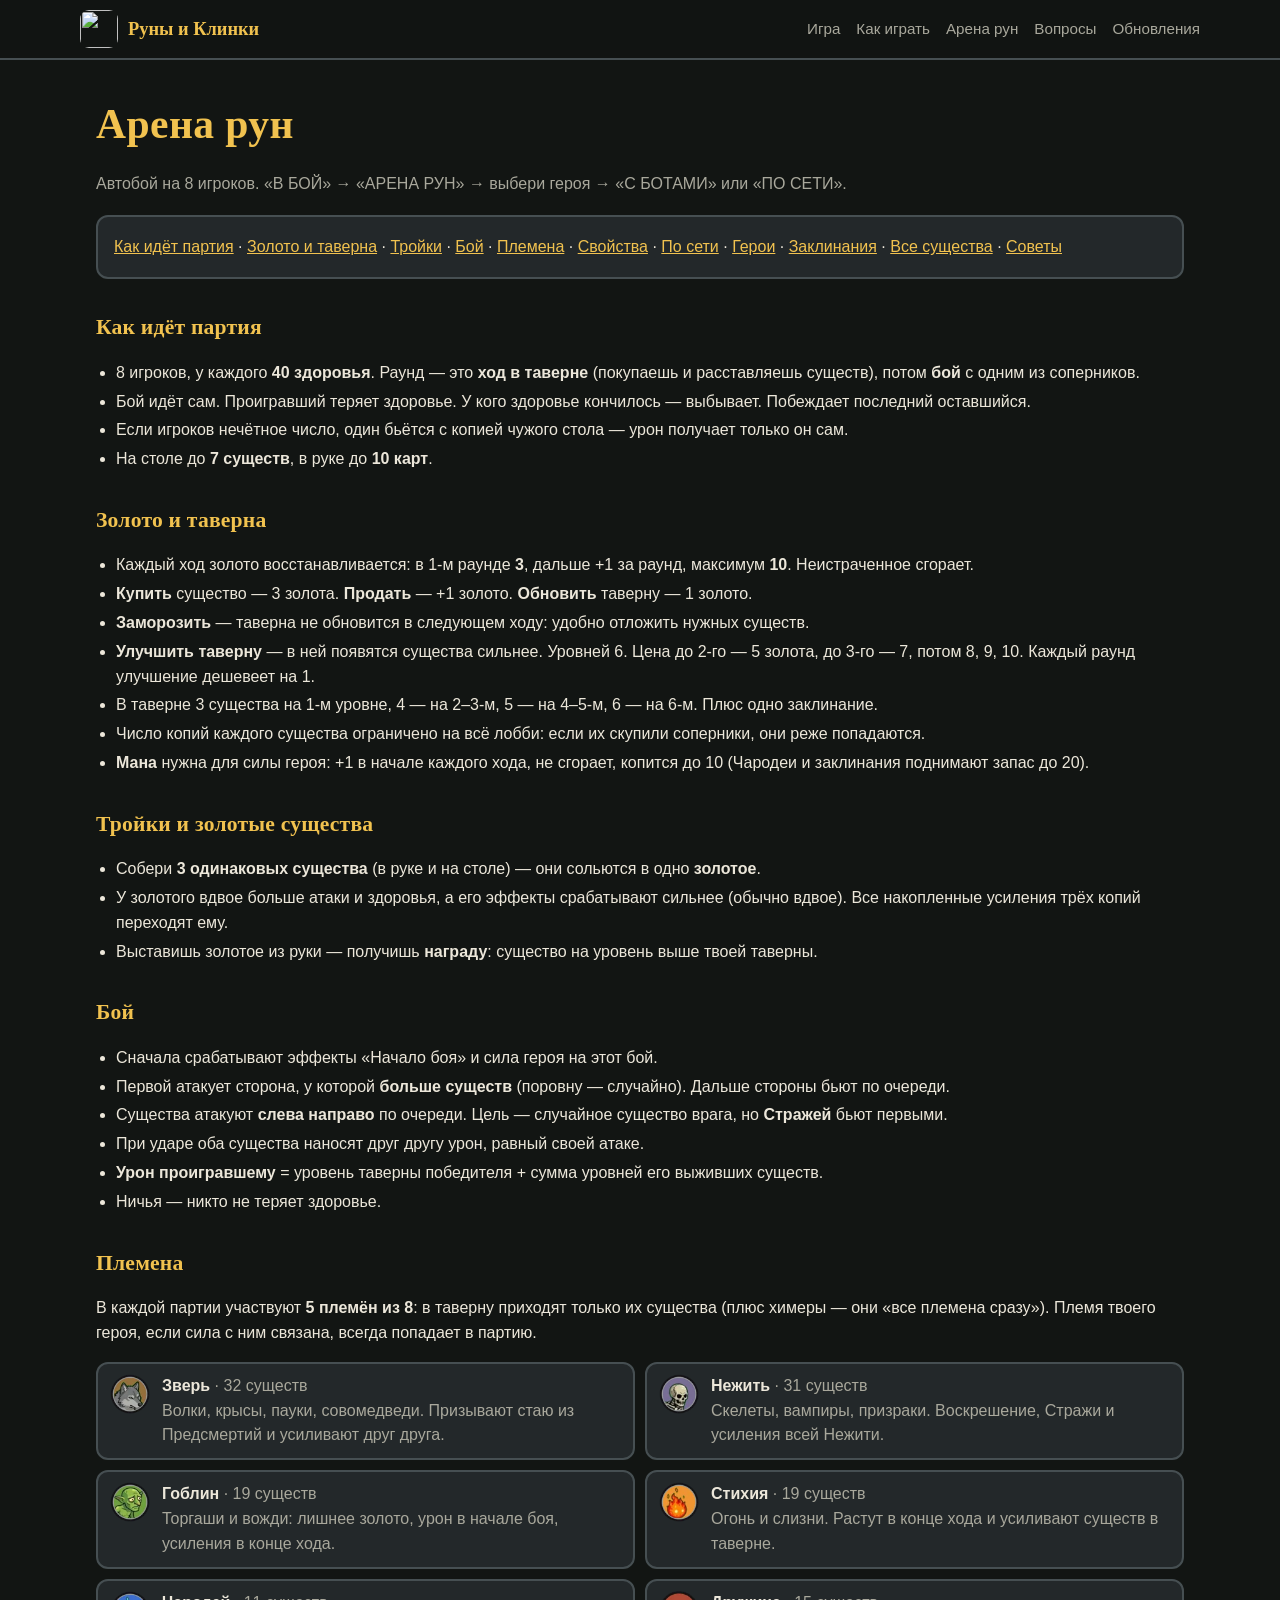
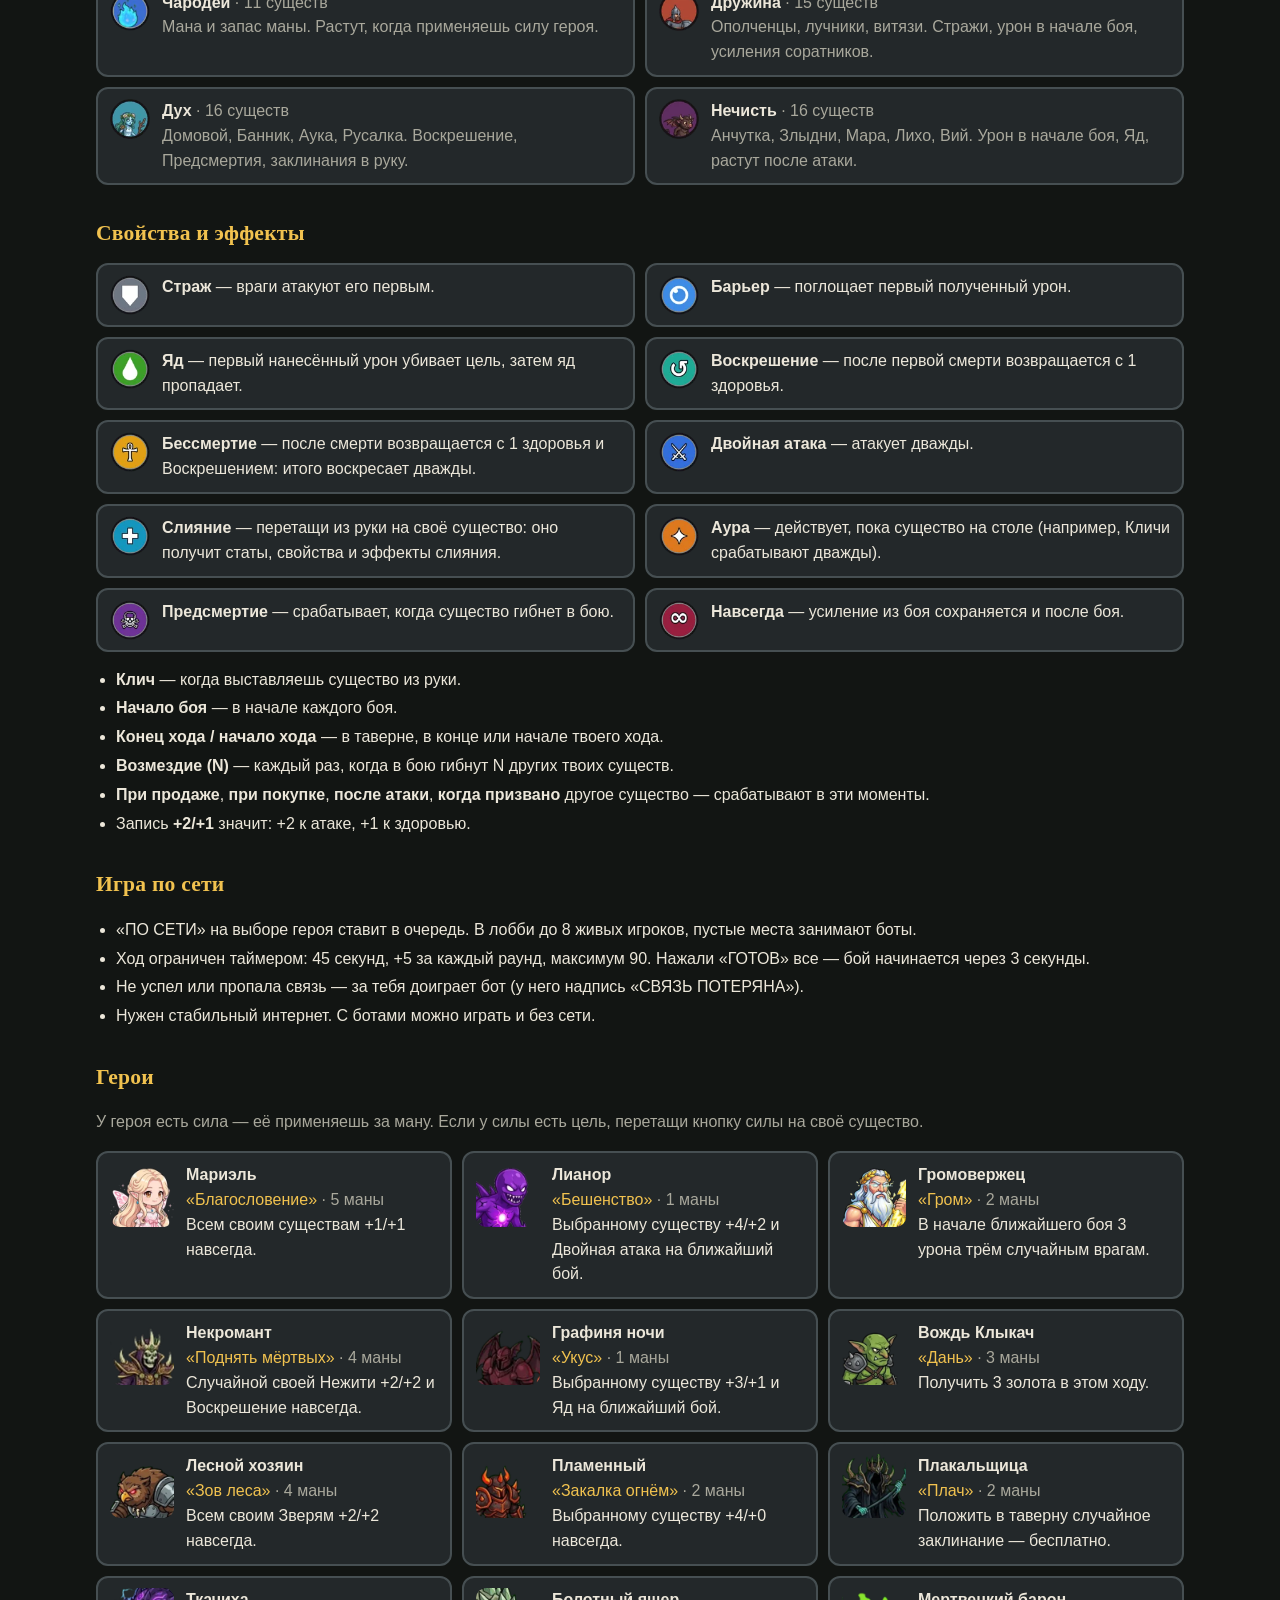
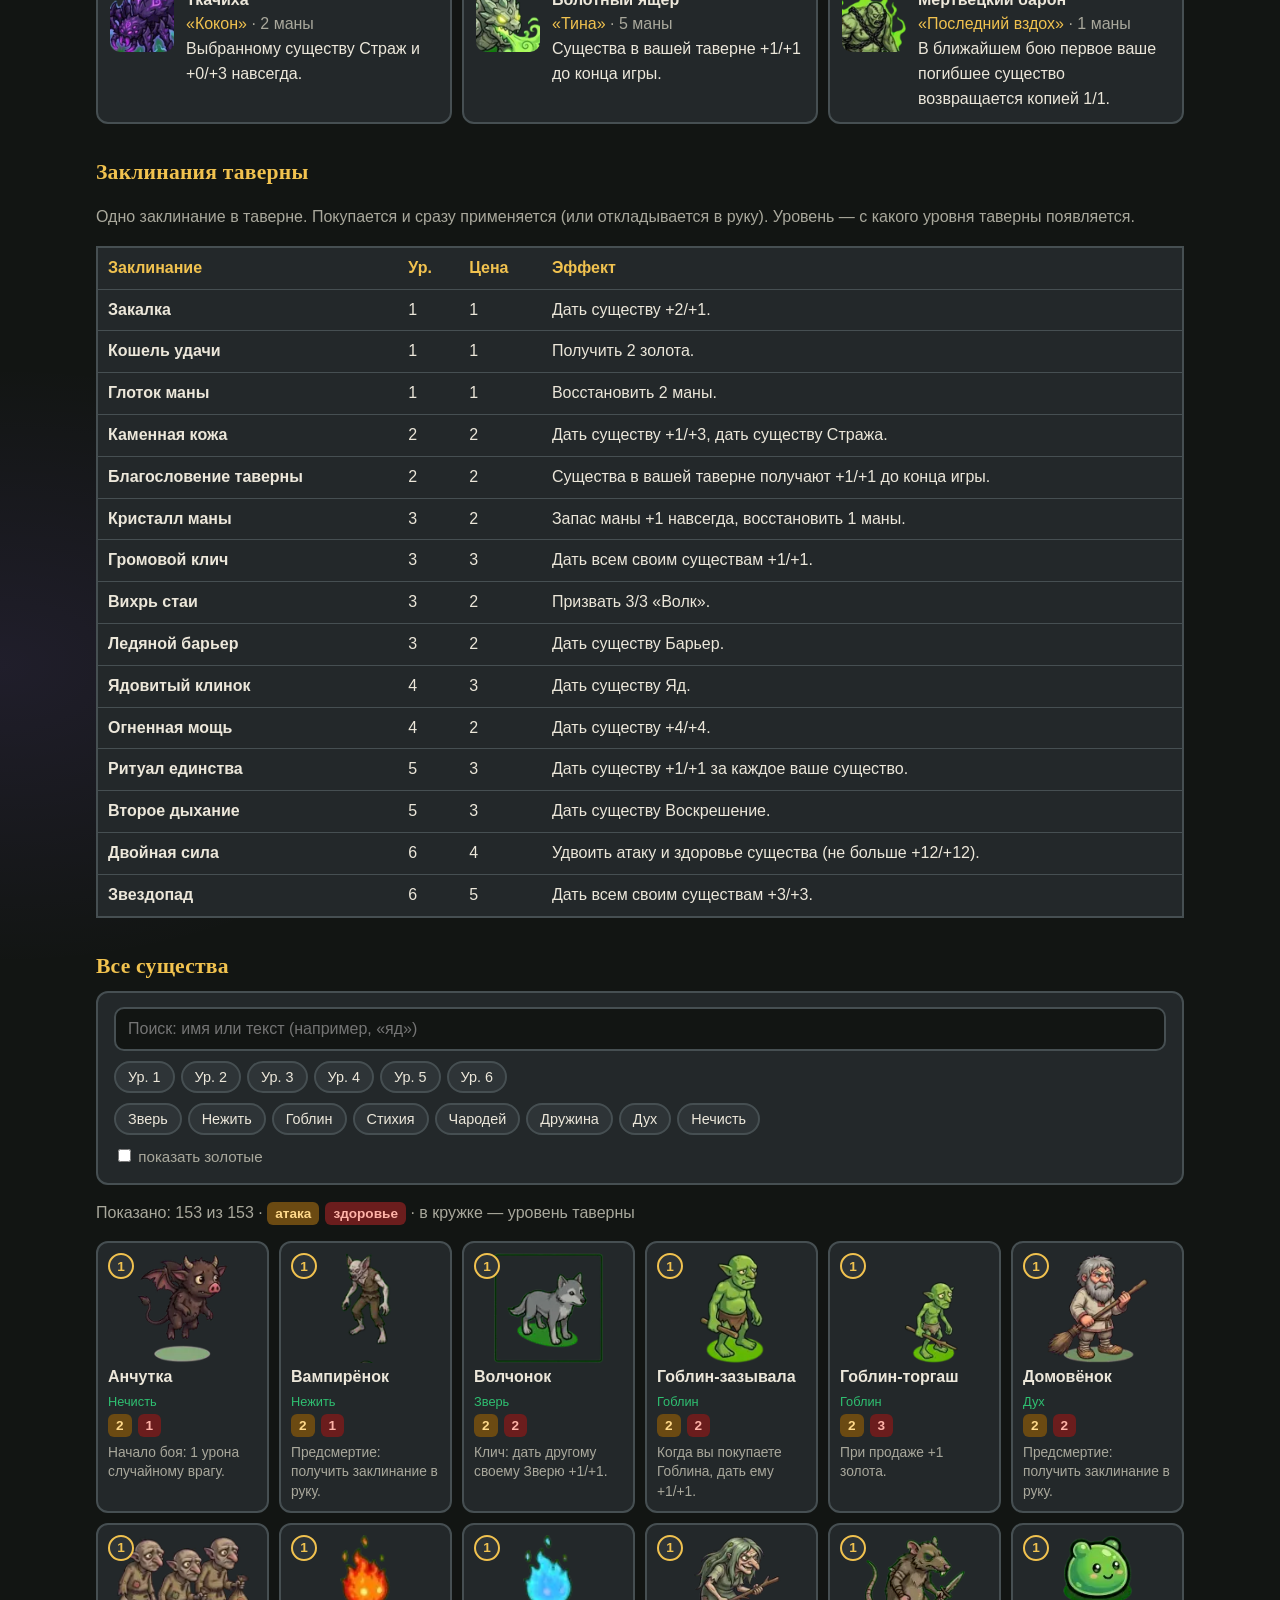
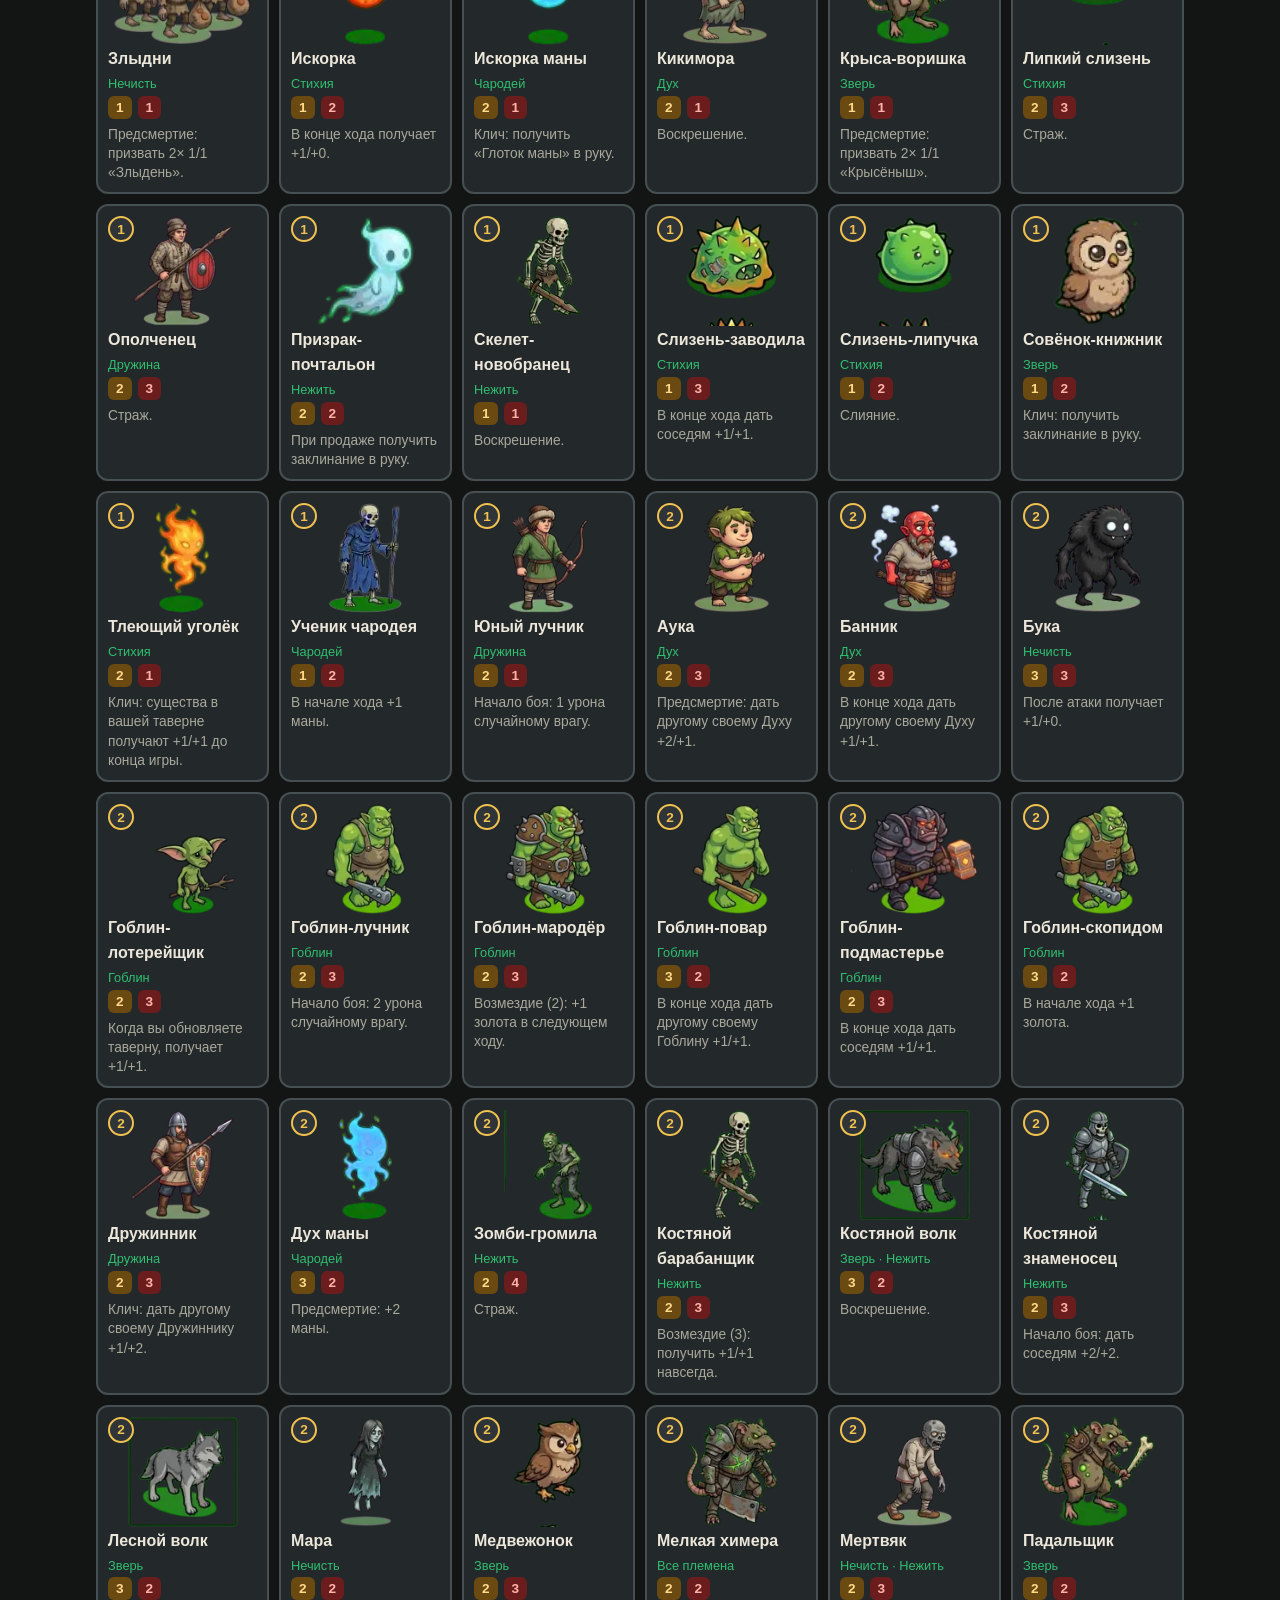
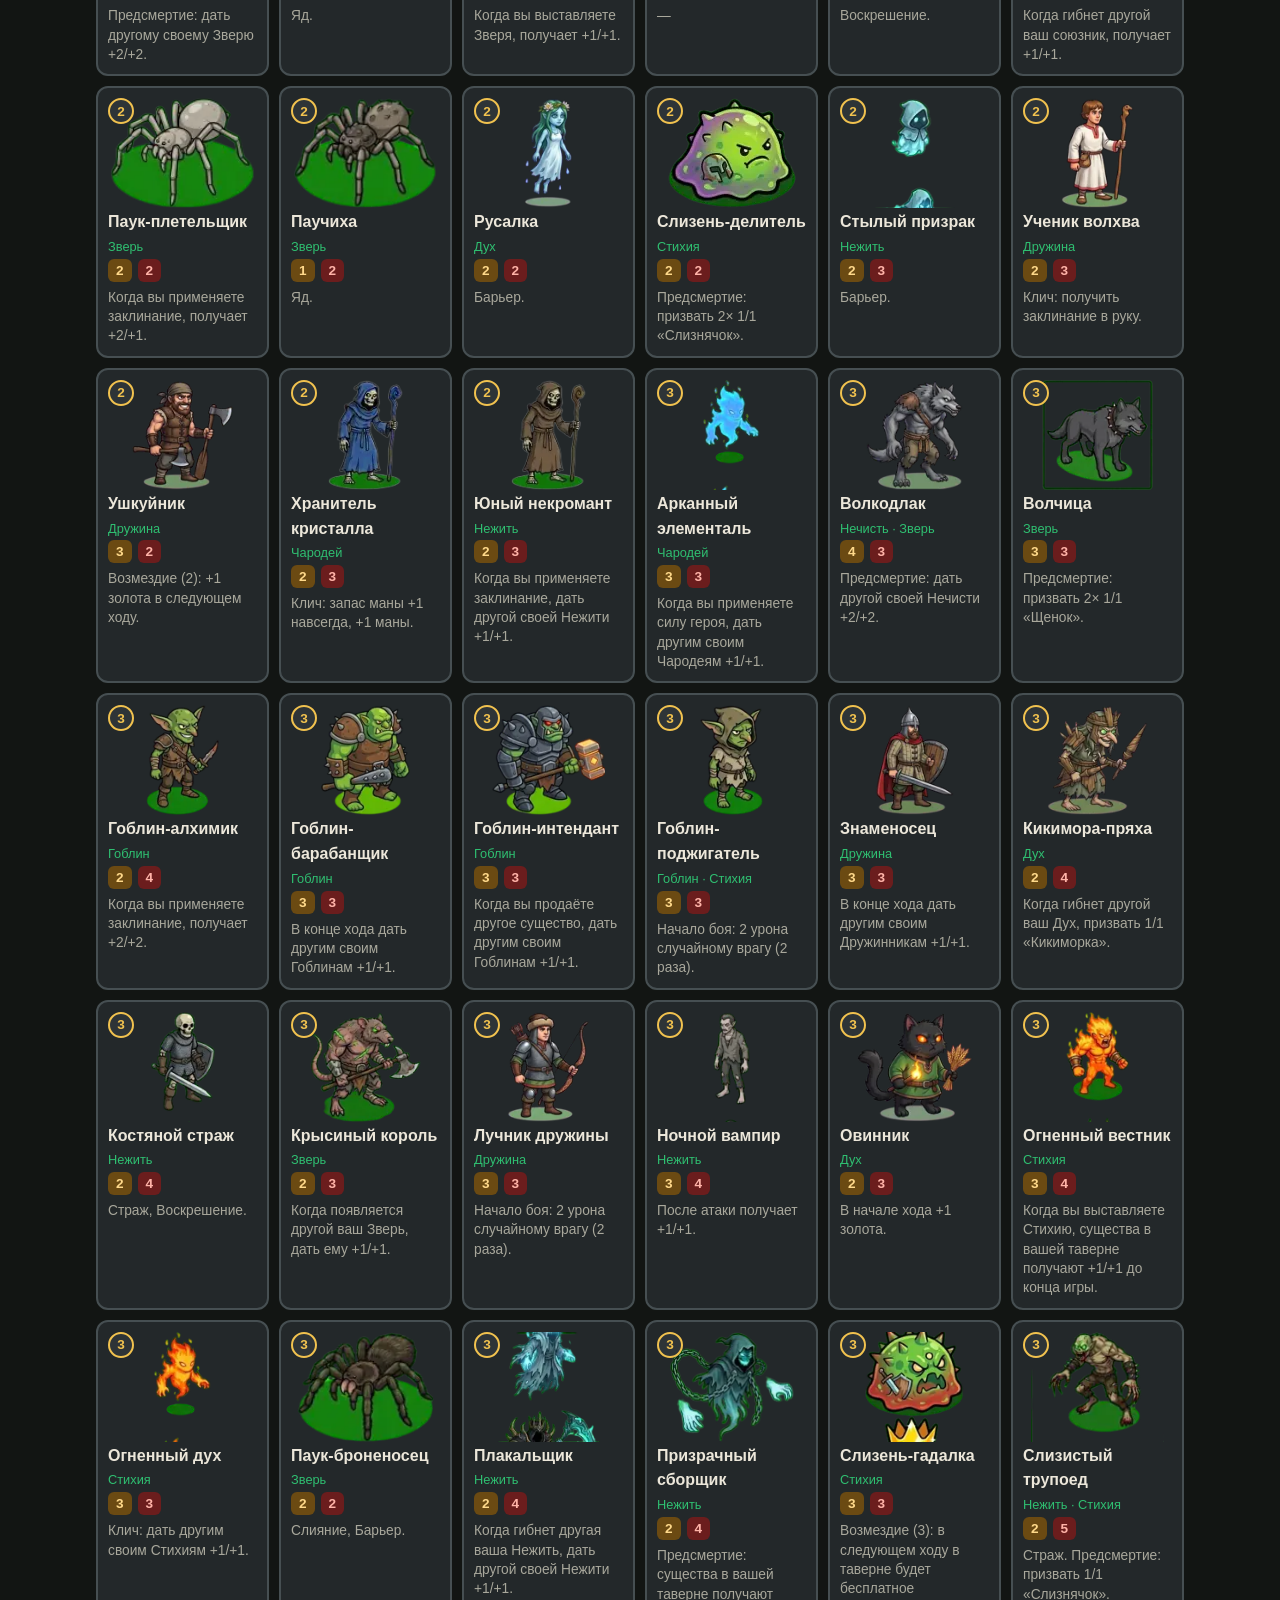
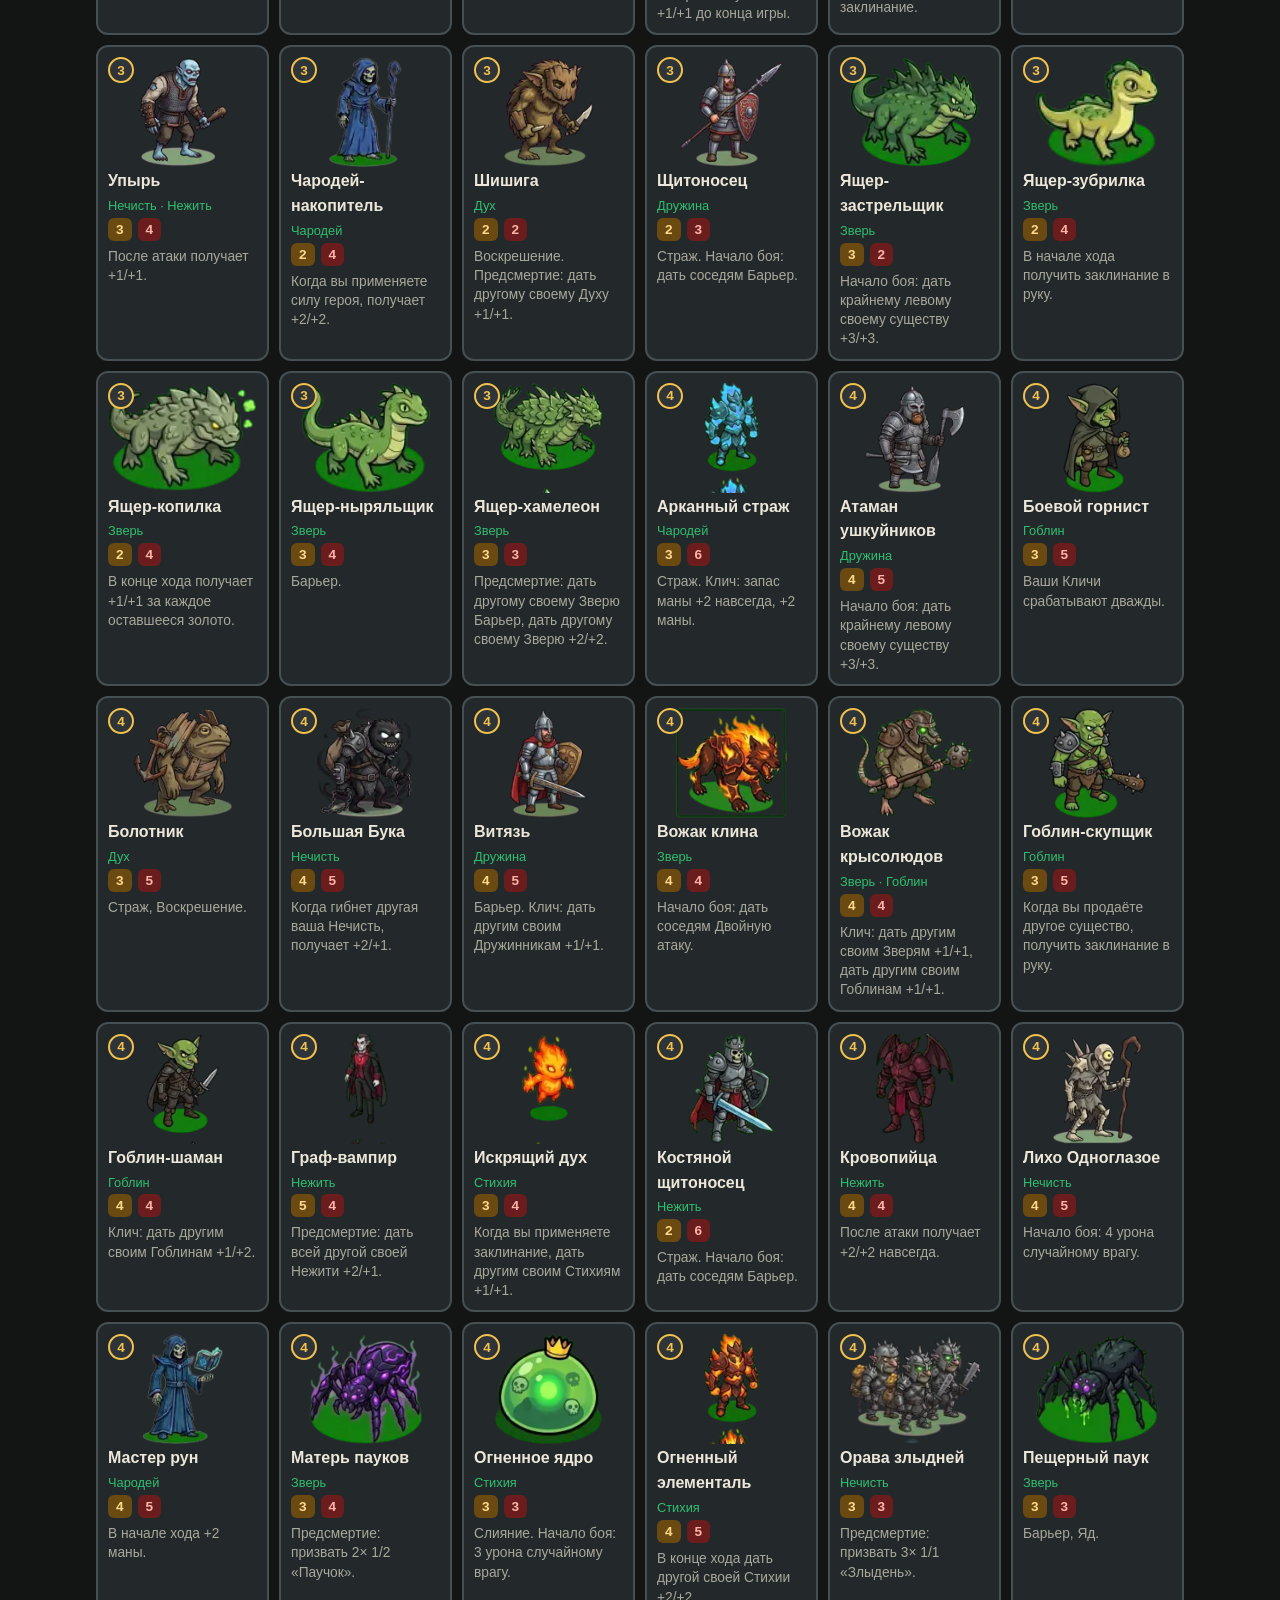
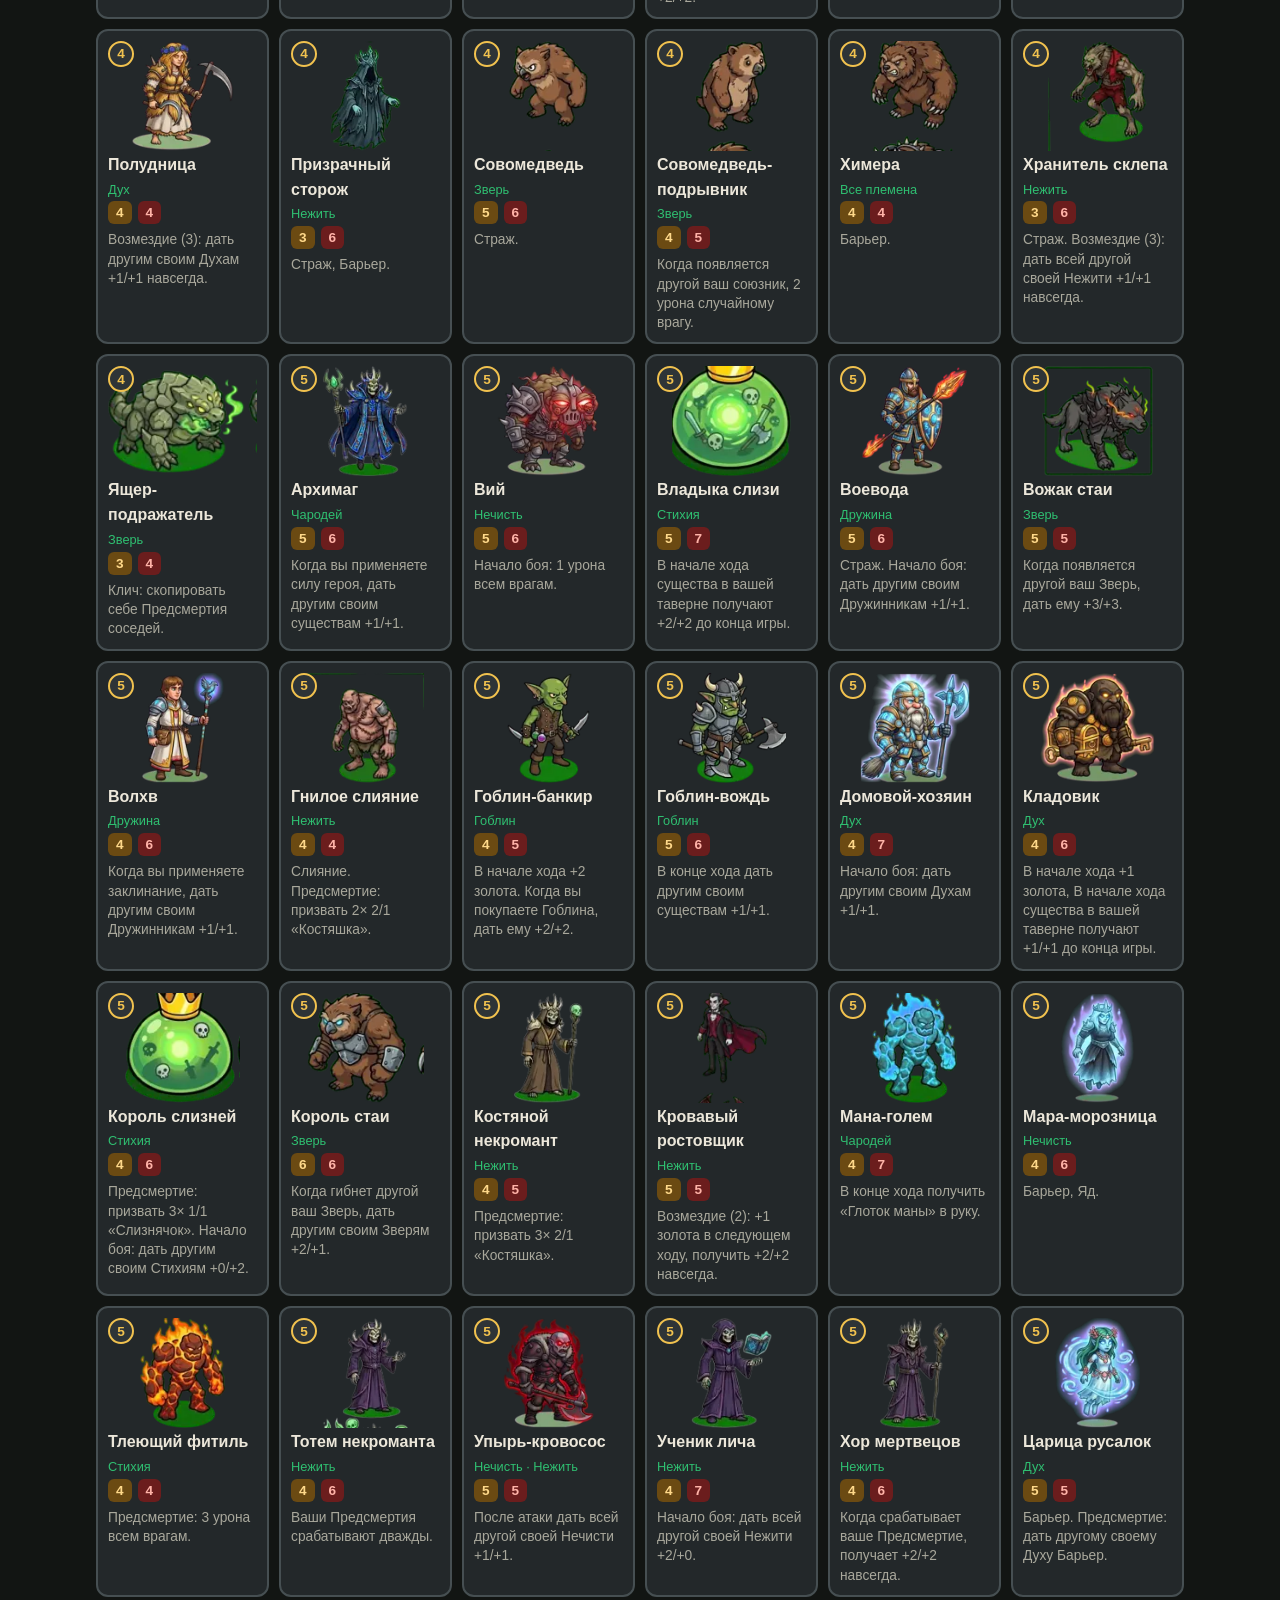
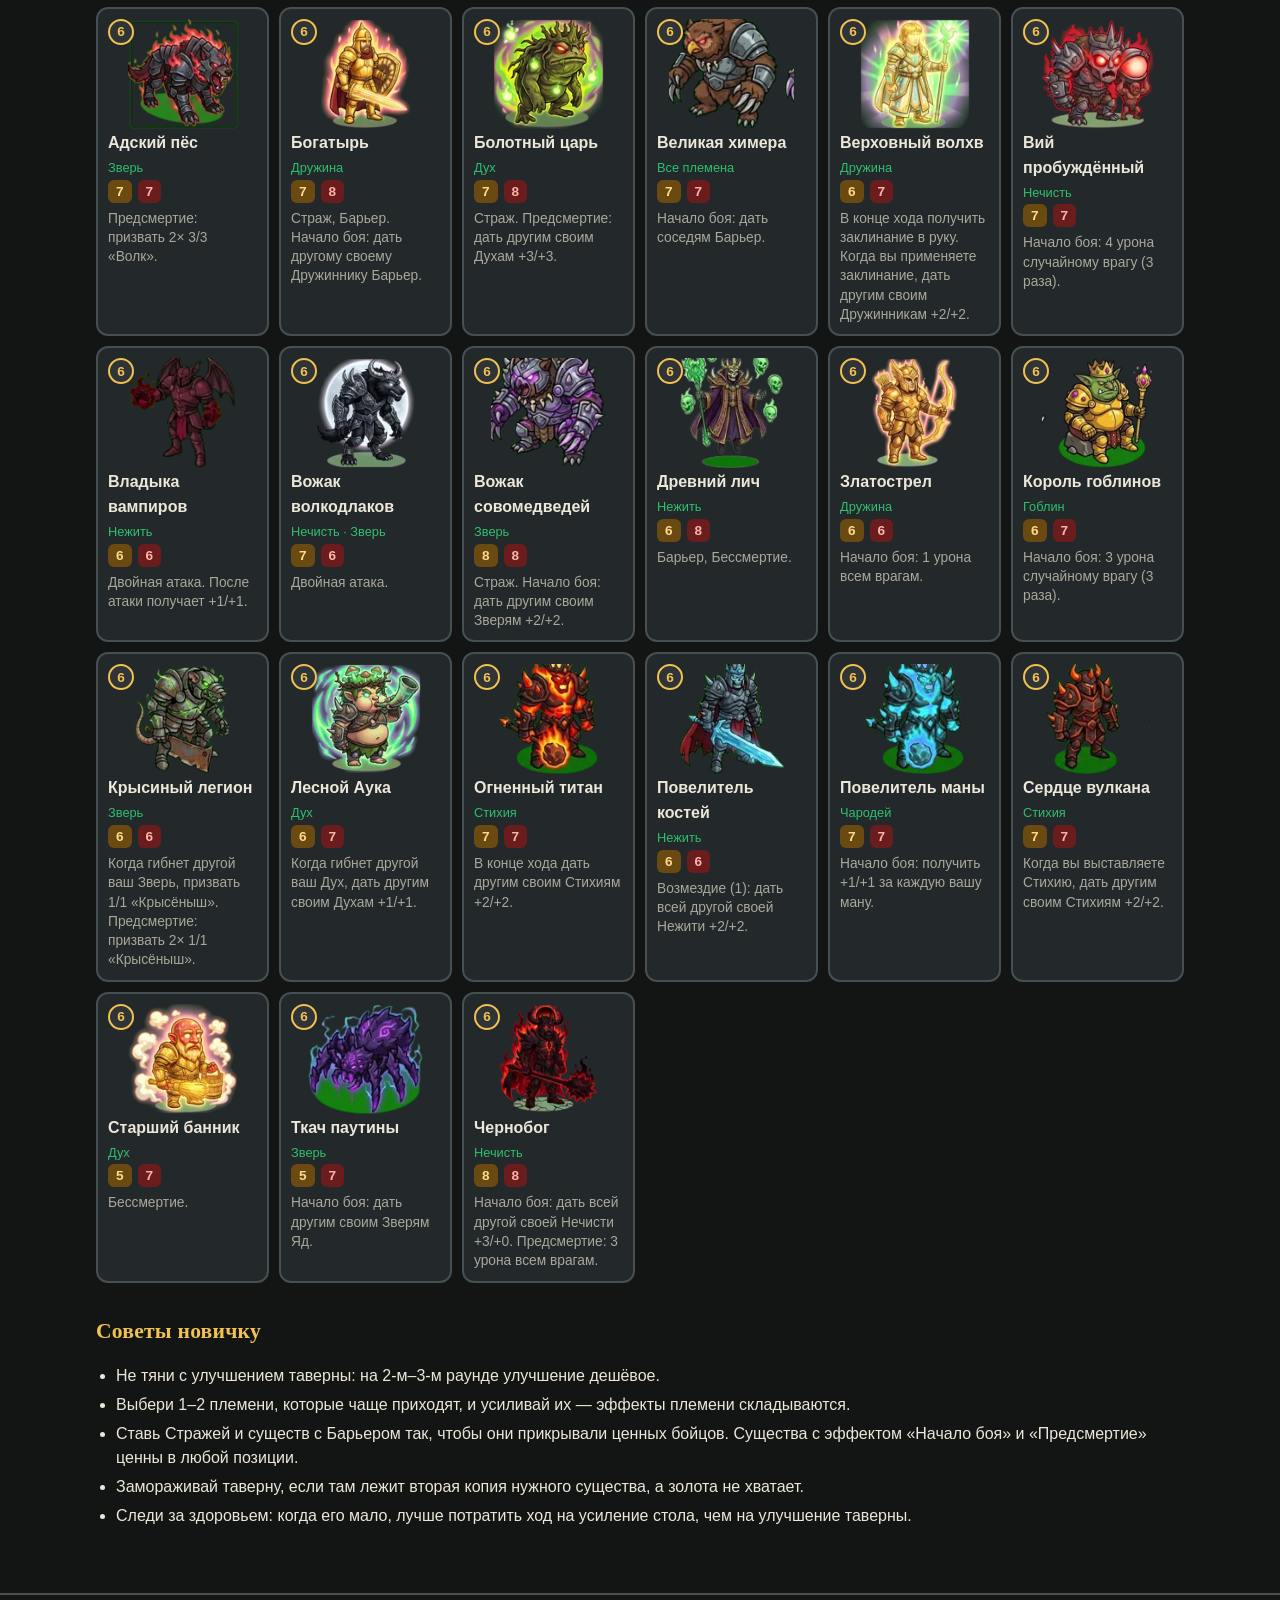
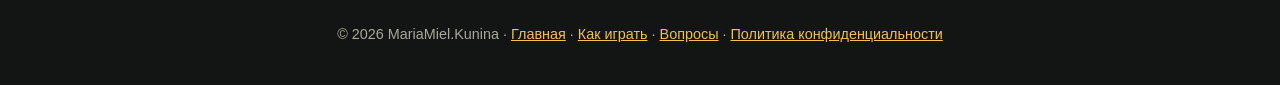
==== arena.html @ 8f0341b7 "Новый сайт: славянский лор, режимы, справочник «Как играть», справочник «Арены рун», частые вопросы " ====
<!DOCTYPE html>
<html lang="ru">
<head>
<meta charset="UTF-8">
<meta name="viewport" content="width=device-width, initial-scale=1.0">
<title>Арена рун — справочник: правила, существа, герои — Руны и Клинки</title>
<meta name="description" content="Справочник «Арены рун»: правила автобоя на 8 игроков, золото и уровни таверны, тройки и золотые существа, свойства, 12 героев, заклинания и все 153 существа с поиском.">
<link rel="icon" href="img/icon.png">
<link rel="stylesheet" href="style.css">
</head>
<body>

<header class="bar">
  <a class="brand" href="index.html"><img src="img/icon.png" alt="">Руны и Клинки</a>
  <nav>
    <a href="index.html">Игра</a>
    <a href="guide.html">Как играть</a>
    <a href="arena.html">Арена рун</a>
    <a href="faq.html">Вопросы</a>
    <a href="updates.html">Обновления</a>
  </nav>
</header>

<main class="doc wide">
<h1>Арена рун</h1>
<p class="muted">Автобой на 8 игроков. «В БОЙ» → «АРЕНА РУН» → выбери героя → «С БОТАМИ» или «ПО СЕТИ».</p>

<div class="toc panel">
  <a href="#rules">Как идёт партия</a> · <a href="#gold">Золото и таверна</a> · <a href="#triple">Тройки</a> · <a href="#fight">Бой</a> ·
  <a href="#tribes">Племена</a> · <a href="#kw">Свойства</a> · <a href="#online">По сети</a> · <a href="#heroes">Герои</a> ·
  <a href="#spells">Заклинания</a> · <a href="#cards">Все существа</a> · <a href="#tips">Советы</a>
</div>

<h2 id="rules">Как идёт партия</h2>
<ul>
  <li>8 игроков, у каждого <b>40 здоровья</b>. Раунд — это <b>ход в таверне</b> (покупаешь и расставляешь существ), потом <b>бой</b> с одним из соперников.</li>
  <li>Бой идёт сам. Проигравший теряет здоровье. У кого здоровье кончилось — выбывает. Побеждает последний оставшийся.</li>
  <li>Если игроков нечётное число, один бьётся с копией чужого стола — урон получает только он сам.</li>
  <li>На столе до <b>7 существ</b>, в руке до <b>10 карт</b>.</li>
</ul>

<h2 id="gold">Золото и таверна</h2>
<ul>
  <li>Каждый ход золото восстанавливается: в 1-м раунде <b>3</b>, дальше +1 за раунд, максимум <b>10</b>. Неистраченное сгорает.</li>
  <li><b>Купить</b> существо — 3 золота. <b>Продать</b> — +1 золото. <b>Обновить</b> таверну — 1 золото.</li>
  <li><b>Заморозить</b> — таверна не обновится в следующем ходу: удобно отложить нужных существ.</li>
  <li><b>Улучшить таверну</b> — в ней появятся существа сильнее. Уровней 6. Цена до 2-го — 5 золота, до 3-го — 7, потом 8, 9, 10.
    Каждый раунд улучшение дешевеет на 1.</li>
  <li>В таверне 3 существа на 1-м уровне, 4 — на 2–3-м, 5 — на 4–5-м, 6 — на 6-м. Плюс одно заклинание.</li>
  <li>Число копий каждого существа ограничено на всё лобби: если их скупили соперники, они реже попадаются.</li>
  <li><b>Мана</b> нужна для силы героя: +1 в начале каждого хода, не сгорает, копится до 10 (Чародеи и заклинания поднимают запас до 20).</li>
</ul>

<h2 id="triple">Тройки и золотые существа</h2>
<ul>
  <li>Собери <b>3 одинаковых существа</b> (в руке и на столе) — они сольются в одно <b>золотое</b>.</li>
  <li>У золотого вдвое больше атаки и здоровья, а его эффекты срабатывают сильнее (обычно вдвое). Все накопленные усиления трёх копий переходят ему.</li>
  <li>Выставишь золотое из руки — получишь <b>награду</b>: существо на уровень выше твоей таверны.</li>
</ul>

<h2 id="fight">Бой</h2>
<ul>
  <li>Сначала срабатывают эффекты «Начало боя» и сила героя на этот бой.</li>
  <li>Первой атакует сторона, у которой <b>больше существ</b> (поровну — случайно). Дальше стороны бьют по очереди.</li>
  <li>Существа атакуют <b>слева направо</b> по очереди. Цель — случайное существо врага, но <b>Стражей</b> бьют первыми.</li>
  <li>При ударе оба существа наносят друг другу урон, равный своей атаке.</li>
  <li><b>Урон проигравшему</b> = уровень таверны победителя + сумма уровней его выживших существ.</li>
  <li>Ничья — никто не теряет здоровье.</li>
</ul>

<h2 id="tribes">Племена</h2>
<p>В каждой партии участвуют <b>5 племён из 8</b>: в таверну приходят только их существа (плюс химеры — они «все племена сразу»).
  Племя твоего героя, если сила с ним связана, всегда попадает в партию.</p>
<div class="tribes" id="tribeList"></div>

<h2 id="kw">Свойства и эффекты</h2>
<div class="kwgrid">
  <div class="kw"><img src="img/arena/k/icon_taunt.webp" alt=""><div><b>Страж</b> — враги атакуют его первым.</div></div>
  <div class="kw"><img src="img/arena/k/icon_shield.webp" alt=""><div><b>Барьер</b> — поглощает первый полученный урон.</div></div>
  <div class="kw"><img src="img/arena/k/icon_poison.webp" alt=""><div><b>Яд</b> — первый нанесённый урон убивает цель, затем яд пропадает.</div></div>
  <div class="kw"><img src="img/arena/k/icon_reborn.webp" alt=""><div><b>Воскрешение</b> — после первой смерти возвращается с 1 здоровья.</div></div>
  <div class="kw"><img src="img/arena/k/icon_immortal.webp" alt=""><div><b>Бессмертие</b> — после смерти возвращается с 1 здоровья и Воскрешением: итого воскресает дважды.</div></div>
  <div class="kw"><img src="img/arena/k/icon_windfury.webp" alt=""><div><b>Двойная атака</b> — атакует дважды.</div></div>
  <div class="kw"><img src="img/arena/k/icon_fuse.webp" alt=""><div><b>Слияние</b> — перетащи из руки на своё существо: оно получит статы, свойства и эффекты слияния.</div></div>
  <div class="kw"><img src="img/arena/k/icon_aura.webp" alt=""><div><b>Аура</b> — действует, пока существо на столе (например, Кличи срабатывают дважды).</div></div>
  <div class="kw"><img src="img/arena/k/icon_deathrattle.webp" alt=""><div><b>Предсмертие</b> — срабатывает, когда существо гибнет в бою.</div></div>
  <div class="kw"><img src="img/arena/k/icon_permanent.webp" alt=""><div><b>Навсегда</b> — усиление из боя сохраняется и после боя.</div></div>
</div>
<ul>
  <li><b>Клич</b> — когда выставляешь существо из руки.</li>
  <li><b>Начало боя</b> — в начале каждого боя.</li>
  <li><b>Конец хода / начало хода</b> — в таверне, в конце или начале твоего хода.</li>
  <li><b>Возмездие (N)</b> — каждый раз, когда в бою гибнут N других твоих существ.</li>
  <li><b>При продаже</b>, <b>при покупке</b>, <b>после атаки</b>, <b>когда призвано</b> другое существо — срабатывают в эти моменты.</li>
  <li>Запись <b>+2/+1</b> значит: +2 к атаке, +1 к здоровью.</li>
</ul>

<h2 id="online">Игра по сети</h2>
<ul>
  <li>«ПО СЕТИ» на выборе героя ставит в очередь. В лобби до 8 живых игроков, пустые места занимают боты.</li>
  <li>Ход ограничен таймером: 45 секунд, +5 за каждый раунд, максимум 90. Нажали «ГОТОВ» все — бой начинается через 3 секунды.</li>
  <li>Не успел или пропала связь — за тебя доиграет бот (у него надпись «СВЯЗЬ ПОТЕРЯНА»).</li>
  <li>Нужен стабильный интернет. С ботами можно играть и без сети.</li>
</ul>

<h2 id="heroes">Герои</h2>
<p class="muted">У героя есть сила — её применяешь за ману. Если у силы есть цель, перетащи кнопку силы на своё существо.</p>
<div class="aheroes" id="heroList"></div>

<h2 id="spells">Заклинания таверны</h2>
<p class="muted">Одно заклинание в таверне. Покупается и сразу применяется (или откладывается в руку). Уровень — с какого уровня таверны появляется.</p>
<table class="tbl" id="spellTable"><thead><tr><th>Заклинание</th><th>Ур.</th><th>Цена</th><th>Эффект</th></tr></thead><tbody></tbody></table>

<h2 id="cards">Все существа</h2>
<div class="filters panel">
  <input id="q" type="search" placeholder="Поиск: имя или текст (например, «яд»)">
  <div class="chips" id="tierChips"></div>
  <div class="chips" id="tribeChips"></div>
  <label class="gold-toggle"><input type="checkbox" id="golden"> показать золотые</label>
</div>
<p class="muted" id="count"></p>
<div class="cards" id="cardList"></div>

<h2 id="tips">Советы новичку</h2>
<ul>
  <li>Не тяни с улучшением таверны: на 2-м–3-м раунде улучшение дешёвое.</li>
  <li>Выбери 1–2 племени, которые чаще приходят, и усиливай их — эффекты племени складываются.</li>
  <li>Ставь Стражей и существ с Барьером так, чтобы они прикрывали ценных бойцов. Существа с эффектом «Начало боя» и «Предсмертие» ценны в любой позиции.</li>
  <li>Замораживай таверну, если там лежит вторая копия нужного существа, а золота не хватает.</li>
  <li>Следи за здоровьем: когда его мало, лучше потратить ход на усиление стола, чем на улучшение таверны.</li>
</ul>
</main>

<footer class="foot">© 2026 MariaMiel.Kunina · <a href="index.html">Главная</a> · <a href="guide.html">Как играть</a> ·
  <a href="faq.html">Вопросы</a> · <a href="privacy.html">Политика конфиденциальности</a></footer>

<script src="data/arena.js"></script>
<script>
(function () {
  var A = window.ARENA;
  var TRIBES = [
    ['Зверь', 'beast', 'Волки, крысы, пауки, совомедведи. Призывают стаю из Предсмертий и усиливают друг друга.'],
    ['Нежить', 'undead', 'Скелеты, вампиры, призраки. Воскрешение, Стражи и усиления всей Нежити.'],
    ['Гоблин', 'goblin', 'Торгаши и вожди: лишнее золото, урон в начале боя, усиления в конце хода.'],
    ['Стихия', 'elemental', 'Огонь и слизни. Растут в конце хода и усиливают существ в таверне.'],
    ['Чародей', 'arcane', 'Мана и запас маны. Растут, когда применяешь силу героя.'],
    ['Дружина', 'druzhina', 'Ополченцы, лучники, витязи. Стражи, урон в начале боя, усиления соратников.'],
    ['Дух', 'spirit', 'Домовой, Банник, Аука, Русалка. Воскрешение, Предсмертия, заклинания в руку.'],
    ['Нечисть', 'nechist', 'Анчутка, Злыдни, Мара, Лихо, Вий. Урон в начале боя, Яд, растут после атаки.']
  ];
  function el(tag, cls, html) { var e = document.createElement(tag); if (cls) e.className = cls; if (html != null) e.innerHTML = html; return e; }
  function esc(s) { return String(s).replace(/&/g, '&amp;').replace(/</g, '&lt;'); }

  // Племена
  var tl = document.getElementById('tribeList');
  TRIBES.forEach(function (t) {
    var n = A.minions.filter(function (m) { return m.tribe.indexOf(t[0]) >= 0; }).length;
    tl.appendChild(el('div', 'tribe', '<img src="img/arena/k/tribe_' + t[1] + '.webp" alt=""><div><b>' + t[0] + '</b> <span class="muted">· ' + n + ' существ</span><br><span class="muted">' + t[2] + '</span></div>'));
  });

  // Герои
  var hl = document.getElementById('heroList');
  A.heroes.forEach(function (h) {
    hl.appendChild(el('div', 'ahero', '<img src="img/arena/h/' + h.id + '.webp" alt="" loading="lazy"><div><b>' + esc(h.name) + '</b><br>' +
      '<span class="gold">«' + esc(h.power) + '»</span> <span class="muted">· ' + h.cost + ' маны</span><br>' + esc(h.text) + '</div>'));
  });

  // Заклинания
  var tb = document.querySelector('#spellTable tbody');
  A.spells.slice().sort(function (a, b) { return a.tier - b.tier; }).forEach(function (s) {
    tb.appendChild(el('tr', null, '<td><b>' + esc(s.name) + '</b></td><td>' + s.tier + '</td><td>' + s.cost + '</td><td>' + esc(s.text) + '</td>'));
  });

  // Каталог существ
  var state = { q: '', tier: 0, tribe: '', golden: false };
  function chips(id, items, key) {
    var box = document.getElementById(id);
    items.forEach(function (it) {
      var b = el('button', 'chip', it[1]);
      b.type = 'button';
      b.onclick = function () {
        state[key] = state[key] === it[0] ? (key === 'tier' ? 0 : '') : it[0];
        Array.prototype.forEach.call(box.children, function (c) { c.classList.remove('on'); });
        if (state[key]) b.classList.add('on');
        render();
      };
      box.appendChild(b);
    });
  }
  chips('tierChips', [1, 2, 3, 4, 5, 6].map(function (t) { return [t, 'Ур. ' + t]; }), 'tier');
  chips('tribeChips', TRIBES.map(function (t) { return [t[0], t[0]]; }), 'tribe');
  document.getElementById('q').oninput = function (e) { state.q = e.target.value.trim().toLowerCase(); render(); };
  document.getElementById('golden').onchange = function (e) { state.golden = e.target.checked; render(); };

  var list = document.getElementById('cardList');
  function render() {
    list.innerHTML = '';
    var shown = A.minions.filter(function (m) {
      if (state.tier && m.tier !== state.tier) return false;
      if (state.tribe && m.tribe.indexOf(state.tribe) < 0 && m.tribe !== 'Все племена') return false;
      if (state.q && (m.name + ' ' + m.text + ' ' + m.tribe).toLowerCase().indexOf(state.q) < 0) return false;
      return true;
    }).sort(function (a, b) { return a.tier - b.tier || a.name.localeCompare(b.name, 'ru'); });
    shown.forEach(function (m) {
      var g = state.golden;
      var c = el('div', 'mcard' + (g ? ' golden' : ''));
      c.innerHTML = '<div class="mtop"><span class="tier">' + m.tier + '</span><img src="img/arena/m/' + m.id + '.webp" alt="" loading="lazy"></div>' +
        '<b>' + esc(m.name) + (g ? ' ★' : '') + '</b><span class="mtribe">' + esc(m.tribe) + '</span>' +
        '<span class="stats"><i class="atk">' + (g ? m.atk * 2 : m.atk) + '</i><i class="hp">' + (g ? m.hp * 2 : m.hp) + '</i></span>' +
        '<p>' + esc((g ? m.gold : m.text) || '—') + '</p>';
      list.appendChild(c);
    });
    document.getElementById('count').innerHTML = 'Показано: ' + shown.length + ' из ' + A.minions.length + ' · <span class="stats" style="display:inline-flex"><i class="atk">атака</i><i class="hp">здоровье</i></span> · в кружке — уровень таверны';
  }
  render();
})();
</script>
</body>
</html>
---- style.css ----
/* Руны и Клинки — тёмный камень, изумруд, золото рун */
:root {
  --bg: #121513;
  --stone: #23282a;
  --stone2: #2e3437;
  --edge: #464f52;
  --text: #ece7da;
  --muted: #a9a89c;
  --gold: #f1c24f;
  --emerald: #2fbf71;
  --emerald-d: #17804a;
  --w: 1120px;
}

* { box-sizing: border-box; }
html { scroll-behavior: smooth; }
body {
  margin: 0;
  background:
    radial-gradient(900px 500px at 85% -5%, rgba(47, 191, 113, 0.14), transparent 60%),
    radial-gradient(800px 500px at 0% 30%, rgba(155, 108, 255, 0.10), transparent 60%),
    var(--bg);
  color: var(--text);
  font-family: -apple-system, "Segoe UI", Roboto, Arial, sans-serif;
  line-height: 1.55;
}
a { color: var(--gold); }
img { max-width: 100%; display: block; }
h1, h2, h3 { font-family: Georgia, "Times New Roman", serif; letter-spacing: 0.01em; }

/* шапка */
.bar {
  position: sticky; top: 0; z-index: 10;
  display: flex; align-items: center; justify-content: space-between; gap: 12px;
  padding: 10px max(16px, calc((100% - var(--w)) / 2));
  background: rgba(18, 21, 19, 0.94);
  border-bottom: 2px solid var(--edge);
}
.brand { display: flex; align-items: center; gap: 10px; color: var(--gold); text-decoration: none; font-weight: 700;
  font-family: Georgia, serif; font-size: 1.15rem; white-space: nowrap; }
.brand img { width: 38px; height: 38px; border-radius: 9px; }
.bar nav { display: flex; gap: 16px; flex-wrap: wrap; justify-content: flex-end; }
.bar nav a { color: var(--muted); text-decoration: none; font-size: 0.95rem; }
.bar nav a:hover { color: var(--text); }

/* кнопки: изумруд — главное действие, камень — второстепенное */
.btn {
  display: inline-block; padding: 13px 22px; border-radius: 10px; font-weight: 700; text-decoration: none;
  border: 2px solid var(--edge); color: var(--text); background: var(--stone2);
}
.btn:hover { border-color: var(--gold); }
.btn.main { background: linear-gradient(180deg, var(--emerald), var(--emerald-d)); border-color: #7be0a8; color: #fff; }
.btn.main:hover { filter: brightness(1.08); }

/* первый экран */
.hero {
  max-width: var(--w); margin: 0 auto; padding: 56px 16px 32px;
  display: grid; grid-template-columns: 1fr 1.1fr; gap: 32px; align-items: center;
}
.kicker { color: var(--emerald); text-transform: uppercase; letter-spacing: 0.14em; font-size: 0.8rem; margin: 0 0 8px; font-weight: 700; }
.hero h1 { font-size: clamp(2.4rem, 6.5vw, 4rem); line-height: 1.02; margin: 0 0 16px; color: var(--gold); }
.lead { color: var(--muted); font-size: 1.12rem; margin: 0; }
.cta { display: flex; gap: 12px; flex-wrap: wrap; margin-top: 24px; }
.note { color: var(--muted); font-size: 0.88rem; margin-top: 14px; }
.hero-shot { border: 3px solid var(--edge); border-radius: 14px; overflow: hidden; }

/* разделы */
.block { max-width: var(--w); margin: 0 auto; padding: 44px 16px; }
.block h2 { font-size: clamp(1.7rem, 4vw, 2.3rem); margin: 0 0 6px; color: var(--gold); }
.sub { color: var(--muted); margin: 0 0 22px; max-width: 48em; }

/* режимы: картинка + текст */
.modes { display: grid; gap: 28px; }
.mode { display: grid; grid-template-columns: 1.1fr 1fr; gap: 24px; align-items: center; }
.mode:nth-child(even) .mode-pic { order: 2; }
.mode-pic { border: 2px solid var(--edge); border-radius: 12px; overflow: hidden; }
.mode h3 { margin: 0 0 6px; font-size: 1.45rem; }
.mode .tag { display: inline-block; font-size: 0.78rem; font-weight: 700; text-transform: uppercase; letter-spacing: 0.08em;
  color: var(--emerald); margin-bottom: 4px; }
.mode p { margin: 0 0 8px; color: var(--muted); }
.mode ul { margin: 0; padding-left: 18px; color: var(--muted); }

/* небольшие карточки */
.grid { display: grid; grid-template-columns: repeat(3, 1fr); gap: 14px; }
.card { background: var(--stone); border: 2px solid var(--edge); border-radius: 12px; padding: 18px; }
.card h3 { margin: 0 0 6px; color: var(--gold); font-size: 1.12rem; }
.card p { margin: 0; color: var(--muted); }

/* герои */
.heroes { display: grid; grid-template-columns: repeat(3, 1fr); gap: 14px; }
.hcard { background: var(--stone); border: 2px solid var(--edge); border-radius: 14px; padding: 16px; text-align: center; }
.hcard img { height: 190px; width: auto; margin: 0 auto 8px; object-fit: contain; }
.hcard h3 { margin: 0; font-size: 1.35rem; }
.hcard .role { margin: 2px 0 10px; color: var(--emerald); font-size: 0.92rem; }
.hcard ul { list-style: none; margin: 0; padding: 0; color: var(--muted); font-size: 0.93rem; text-align: left; }
.hcard li { padding: 4px 0; border-top: 1px solid var(--edge); }
.price { display: inline-block; margin-top: 10px; padding: 4px 12px; border-radius: 8px; font-weight: 700; font-size: 0.9rem;
  background: var(--stone2); border: 1px solid var(--edge); }
.price.free { color: var(--emerald); }
.price.soon { color: var(--muted); }

/* нечисть и дружина */
.bestiary { display: grid; grid-template-columns: repeat(auto-fill, minmax(118px, 1fr)); gap: 10px; }
.beast { margin: 0; background: var(--stone); border: 2px solid var(--edge); border-radius: 12px; padding: 8px; text-align: center; }
.beast img { width: 100%; aspect-ratio: 1; object-fit: contain; }
.beast figcaption { font-size: 0.88rem; margin-top: 4px; }
.beast.ally { border-color: #8a7432; }

/* скриншоты */
.shots { display: grid; grid-template-columns: repeat(2, 1fr); gap: 12px; }
.shots figure { margin: 0; border: 2px solid var(--edge); border-radius: 12px; overflow: hidden; background: var(--stone); }
.shots figcaption { padding: 8px 12px; color: var(--muted); font-size: 0.9rem; }

.links { display: flex; gap: 12px; flex-wrap: wrap; }

.foot { text-align: center; color: var(--muted); padding: 28px 16px 40px; border-top: 2px solid var(--edge); font-size: 0.9rem; }

/* страницы с текстом (обновления, политика) */
.doc { max-width: 820px; margin: 0 auto; padding: 32px 16px 48px; }
.doc h1 { color: var(--gold); font-size: clamp(1.9rem, 5vw, 2.6rem); margin: 0 0 8px; }
.doc h2 { color: var(--gold); margin: 32px 0 8px; font-size: 1.35rem; }
.doc ul { padding-left: 20px; }
.doc li { margin: 4px 0; }
.muted { color: var(--muted); font-weight: 400; }

/* телефоны */
@media (max-width: 860px) {
  .hero, .mode { grid-template-columns: 1fr; }
  .mode:nth-child(even) .mode-pic { order: 0; }
  .grid, .heroes { grid-template-columns: repeat(2, 1fr); }
  .bar { flex-wrap: wrap; row-gap: 6px; }
  .bar nav { width: 100%; flex-wrap: nowrap; overflow-x: auto; justify-content: flex-start; gap: 14px; padding-bottom: 2px; }
  .bar nav a { white-space: nowrap; }
}
@media (max-width: 520px) {
  .grid, .heroes, .shots { grid-template-columns: 1fr; }
  .hero { padding-top: 28px; }
  .btn { flex: 1 1 100%; text-align: center; }
}

.panel { background: var(--stone); border: 2px solid var(--edge); border-radius: 12px; padding: 14px 16px; }
.toc { line-height: 2; margin: 18px 0 8px; }

/* Арена рун */
.doc.wide { max-width: 1120px; }
.gold { color: var(--gold); }
.tribes { display: grid; grid-template-columns: repeat(2, 1fr); gap: 10px; margin: 12px 0; }
.tribe, .kw, .ahero { display: flex; gap: 12px; align-items: flex-start; background: var(--stone); border: 2px solid var(--edge);
  border-radius: 12px; padding: 10px 12px; }
.tribe img, .kw img { width: 40px; height: 40px; flex: none; }
.kwgrid { display: grid; grid-template-columns: repeat(2, 1fr); gap: 10px; margin: 12px 0; }
.aheroes { display: grid; grid-template-columns: repeat(3, 1fr); gap: 10px; }
.ahero img { width: 64px; height: 64px; border-radius: 10px; flex: none; object-fit: cover; }
.tbl { width: 100%; border-collapse: collapse; background: var(--stone); border: 2px solid var(--edge); }
.tbl th, .tbl td { padding: 8px 10px; border-bottom: 1px solid var(--edge); text-align: left; vertical-align: top; }
.tbl th { color: var(--gold); }
.filters { display: grid; gap: 10px; margin-bottom: 10px; }
.filters input[type=search] { width: 100%; padding: 11px 12px; border-radius: 10px; border: 2px solid var(--edge);
  background: var(--bg); color: var(--text); font-size: 1rem; }
.chips { display: flex; flex-wrap: wrap; gap: 6px; }
.chip { padding: 6px 12px; border-radius: 20px; border: 2px solid var(--edge); background: var(--stone2); color: var(--text);
  font-size: 0.9rem; cursor: pointer; }
.chip.on { background: var(--emerald-d); border-color: var(--emerald); }
.gold-toggle { color: var(--muted); font-size: 0.95rem; }
.cards { display: grid; grid-template-columns: repeat(auto-fill, minmax(165px, 1fr)); gap: 10px; }
.mcard { background: var(--stone); border: 2px solid var(--edge); border-radius: 12px; padding: 10px; display: flex; flex-direction: column; gap: 2px; }
.mcard.golden { border-color: var(--gold); }
.mtop { position: relative; }
.mtop img { width: 100%; height: 110px; object-fit: contain; }
.tier { position: absolute; left: 0; top: 0; width: 26px; height: 26px; border-radius: 50%; background: var(--stone2);
  border: 2px solid var(--gold); color: var(--gold); font-weight: 700; font-size: 0.85rem; display: grid; place-items: center; }
.mtribe { color: var(--emerald); font-size: 0.8rem; }
.stats { display: flex; gap: 6px; }
.stats i { font-style: normal; font-weight: 700; font-size: 0.85rem; padding: 1px 8px; border-radius: 6px; }
.stats .atk { background: #6b4a12; color: #ffd98a; }
.stats .hp { background: #6b1d1d; color: #ffb3a8; }
.mcard p { margin: 4px 0 0; color: var(--muted); font-size: 0.86rem; line-height: 1.4; }
@media (max-width: 860px) { .aheroes { grid-template-columns: repeat(2, 1fr); } }
@media (max-width: 520px) {
  .tribes, .kwgrid, .aheroes { grid-template-columns: 1fr; }
  .cards { grid-template-columns: repeat(2, 1fr); }
  .tbl th:nth-child(3), .tbl td:nth-child(3) { display: none; }
}

/* вопросы */
details { background: var(--stone); border: 2px solid var(--edge); border-radius: 10px; margin: 8px 0; }
summary { cursor: pointer; padding: 12px 14px; font-weight: 700; }
details[open] summary { color: var(--gold); }
details p { margin: 0; padding: 0 14px 14px; color: var(--muted); }
.ask { margin-top: 36px; }
.ask h2 { margin-top: 0; }
.ask form { display: grid; gap: 10px; }
.ask input, .ask textarea { width: 100%; padding: 11px 12px; border-radius: 10px; border: 2px solid var(--edge);
  background: var(--bg); color: var(--text); font: inherit; }
.ask .btn { justify-self: start; cursor: pointer; font: inherit; font-weight: 700; }
.ask .btn:disabled { opacity: 0.6; }
.small { font-size: 0.85rem; }
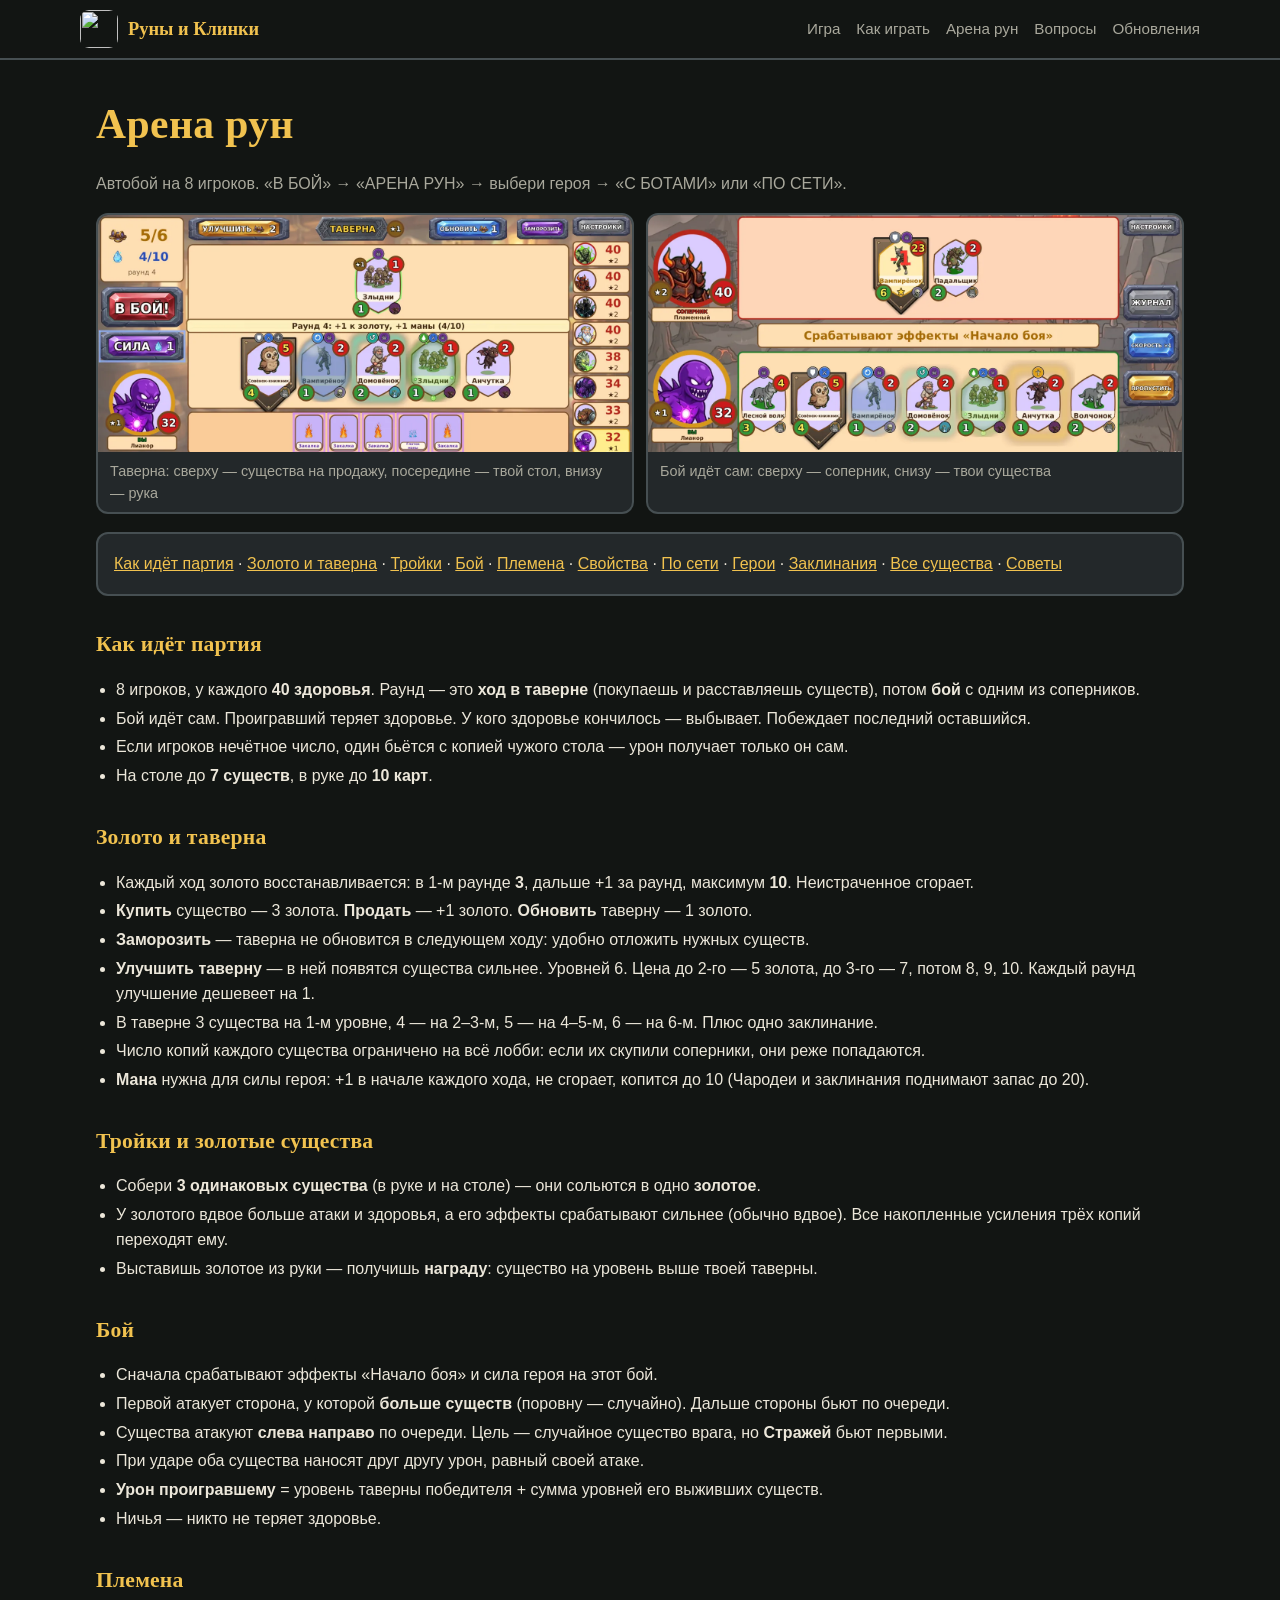
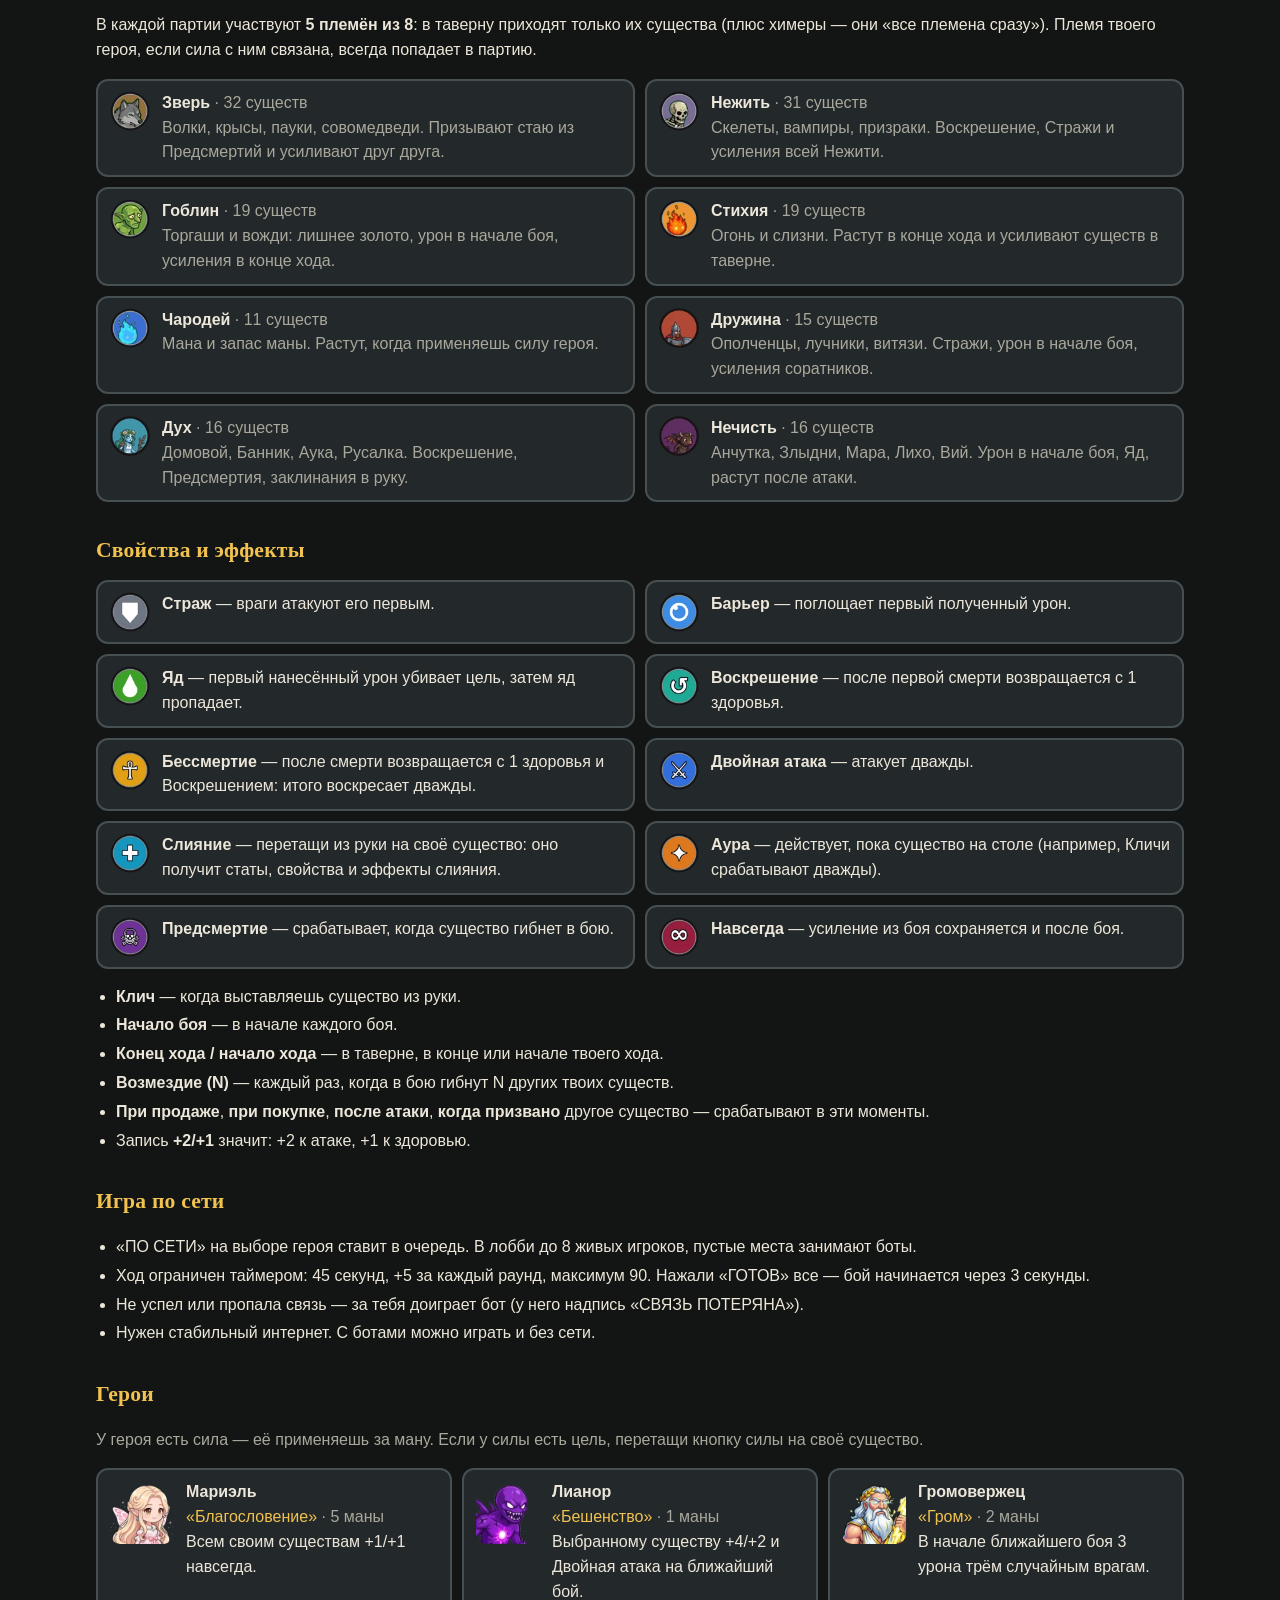
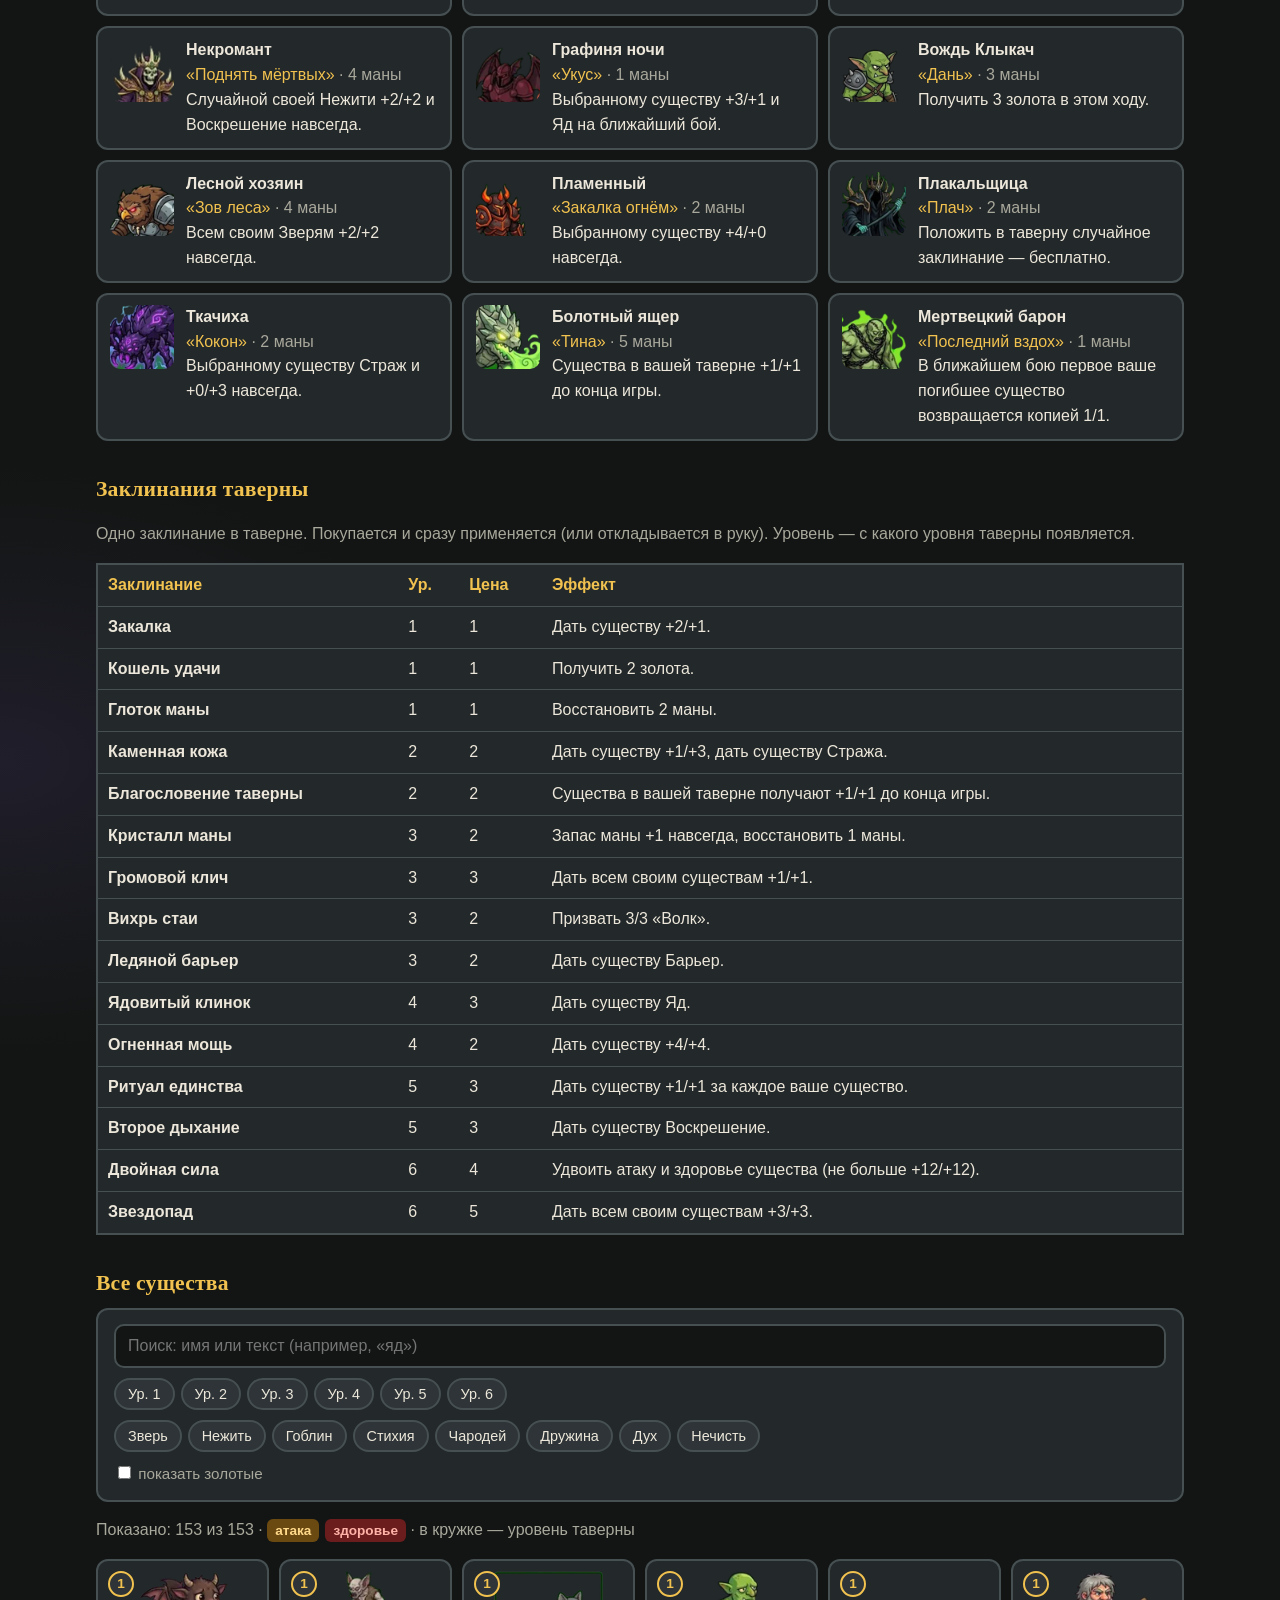
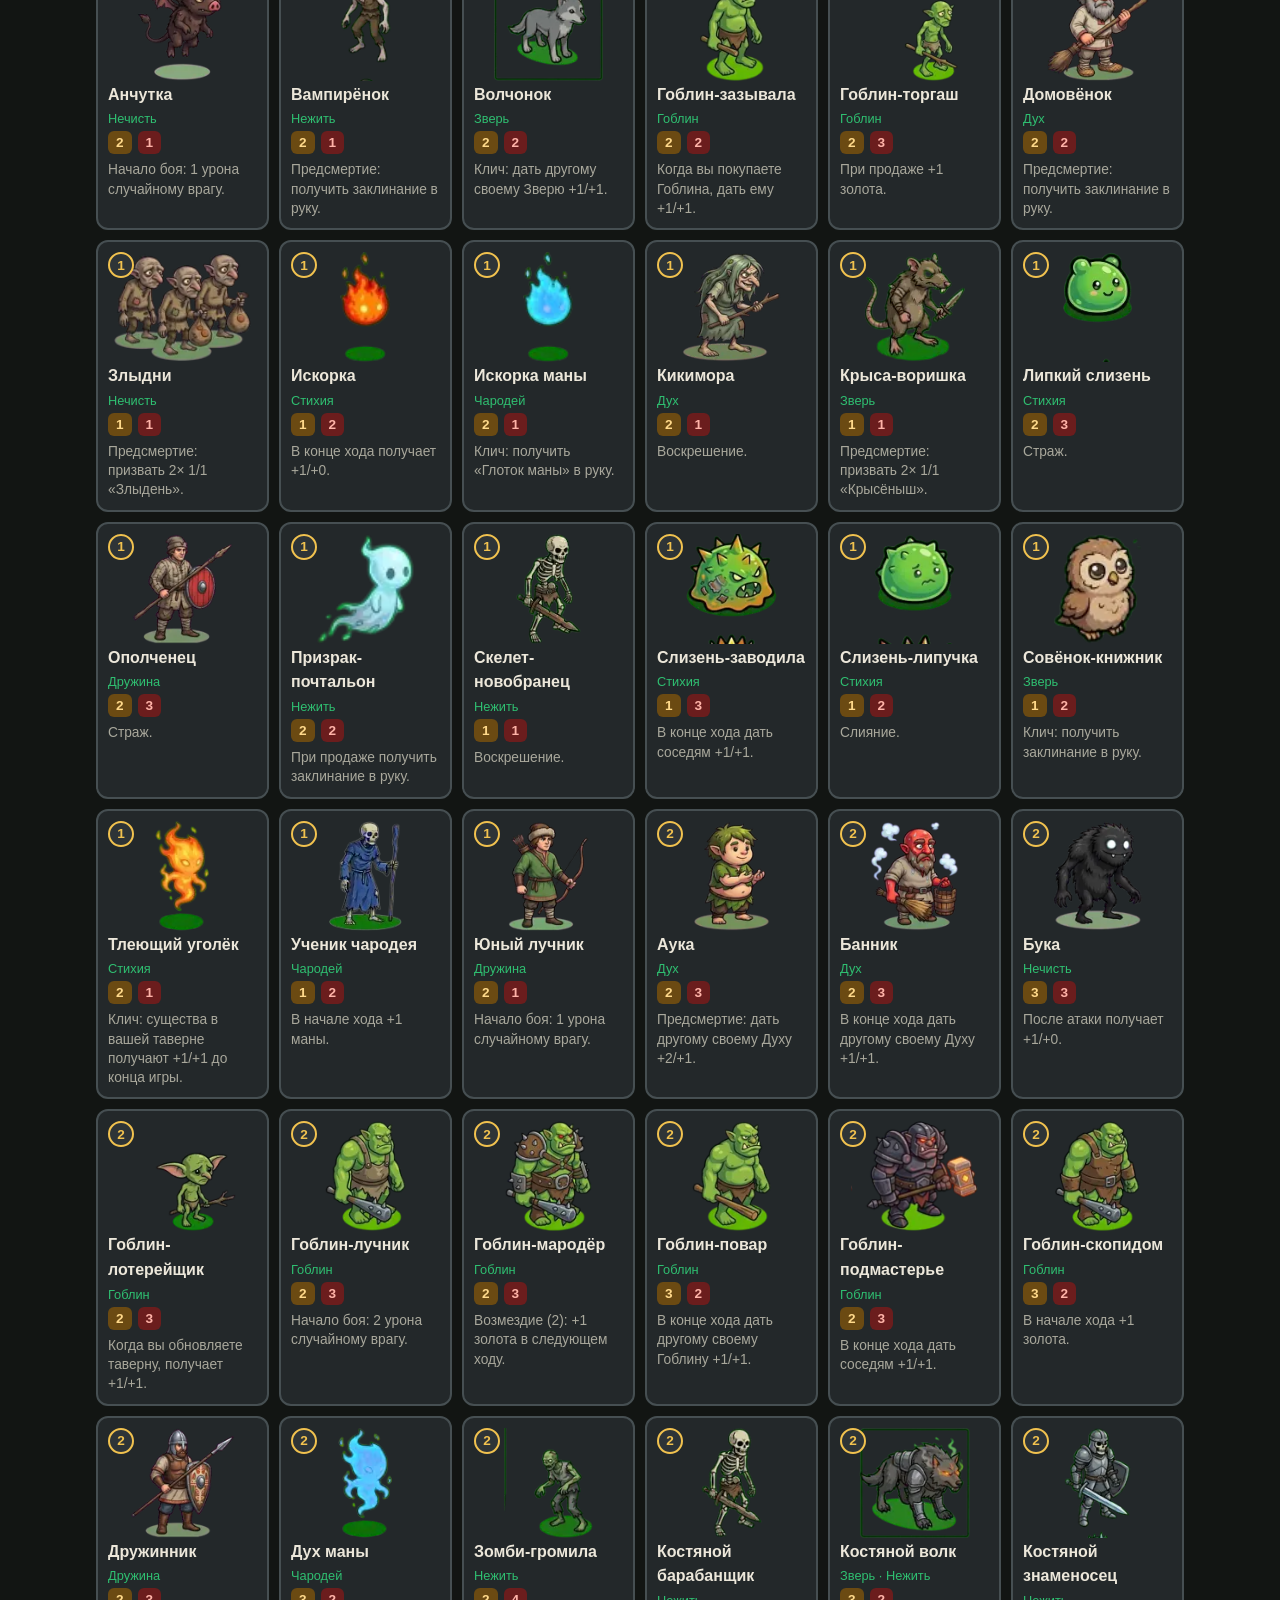
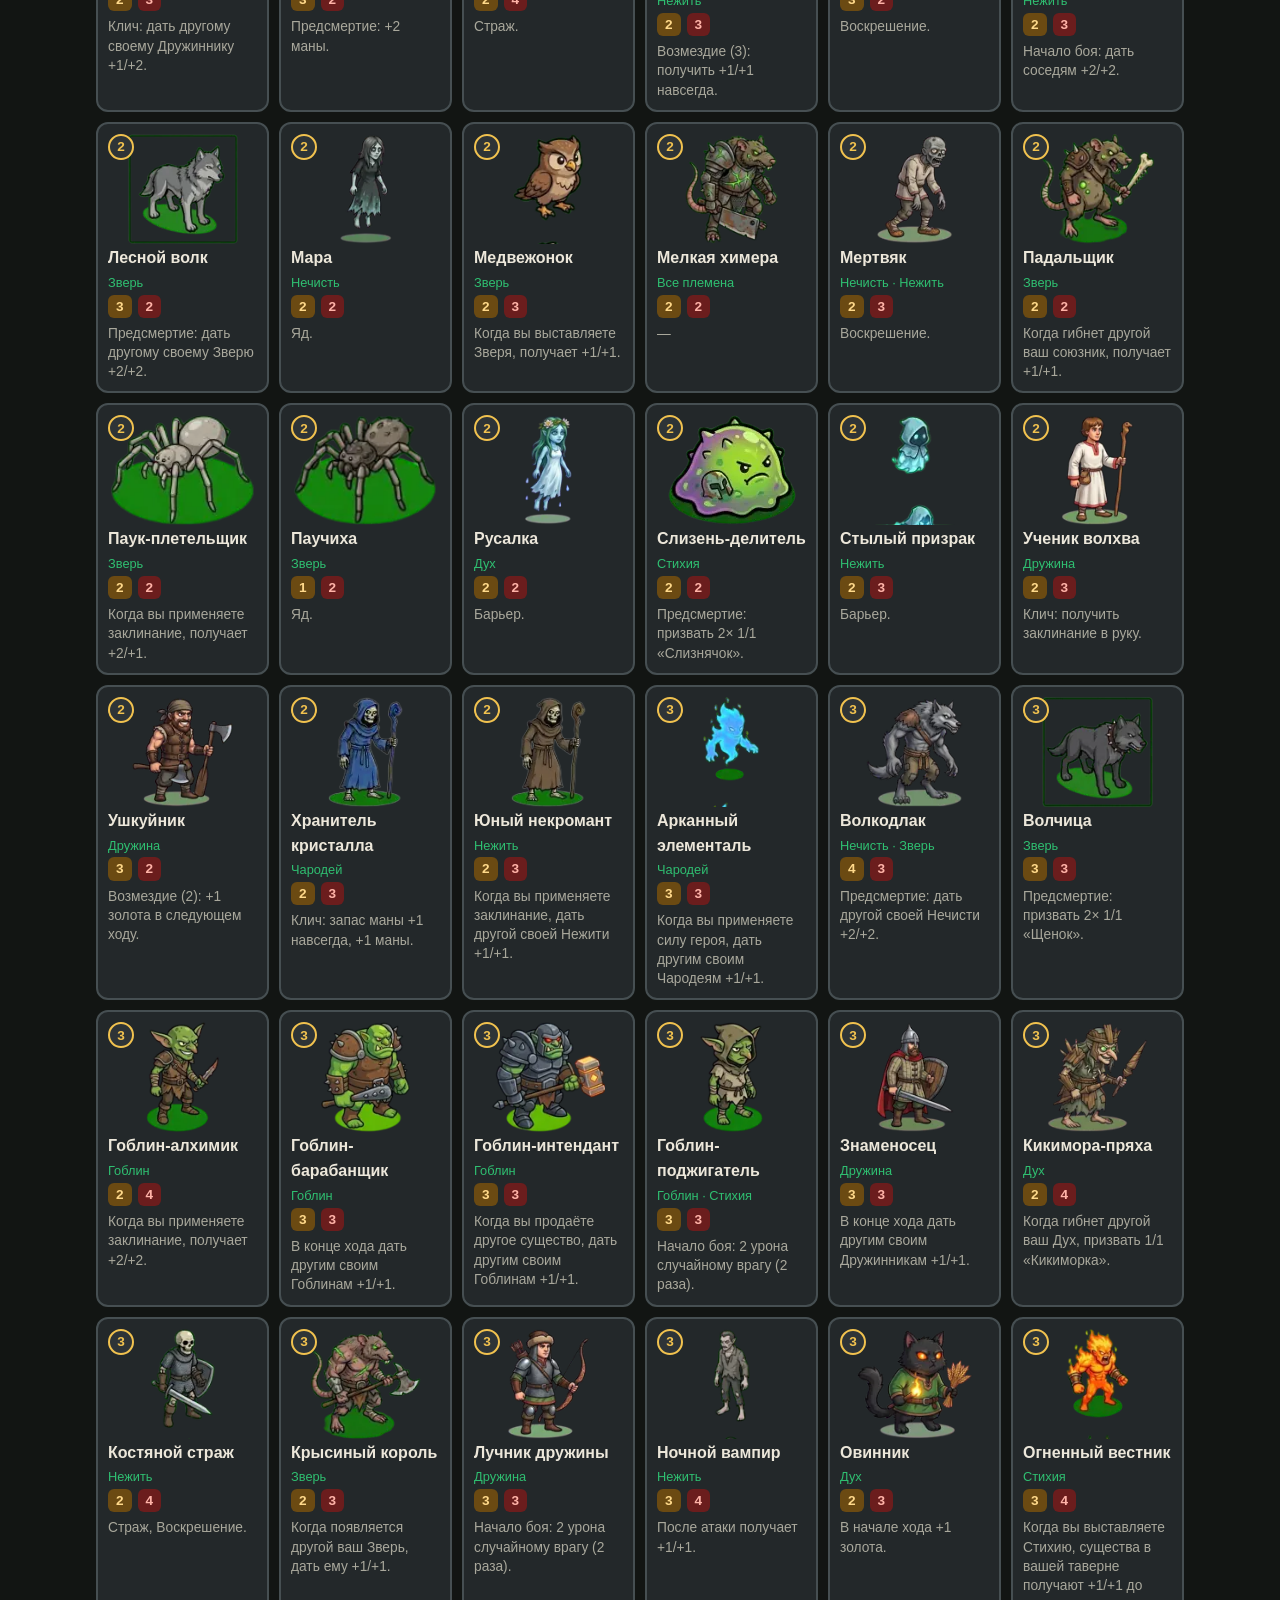
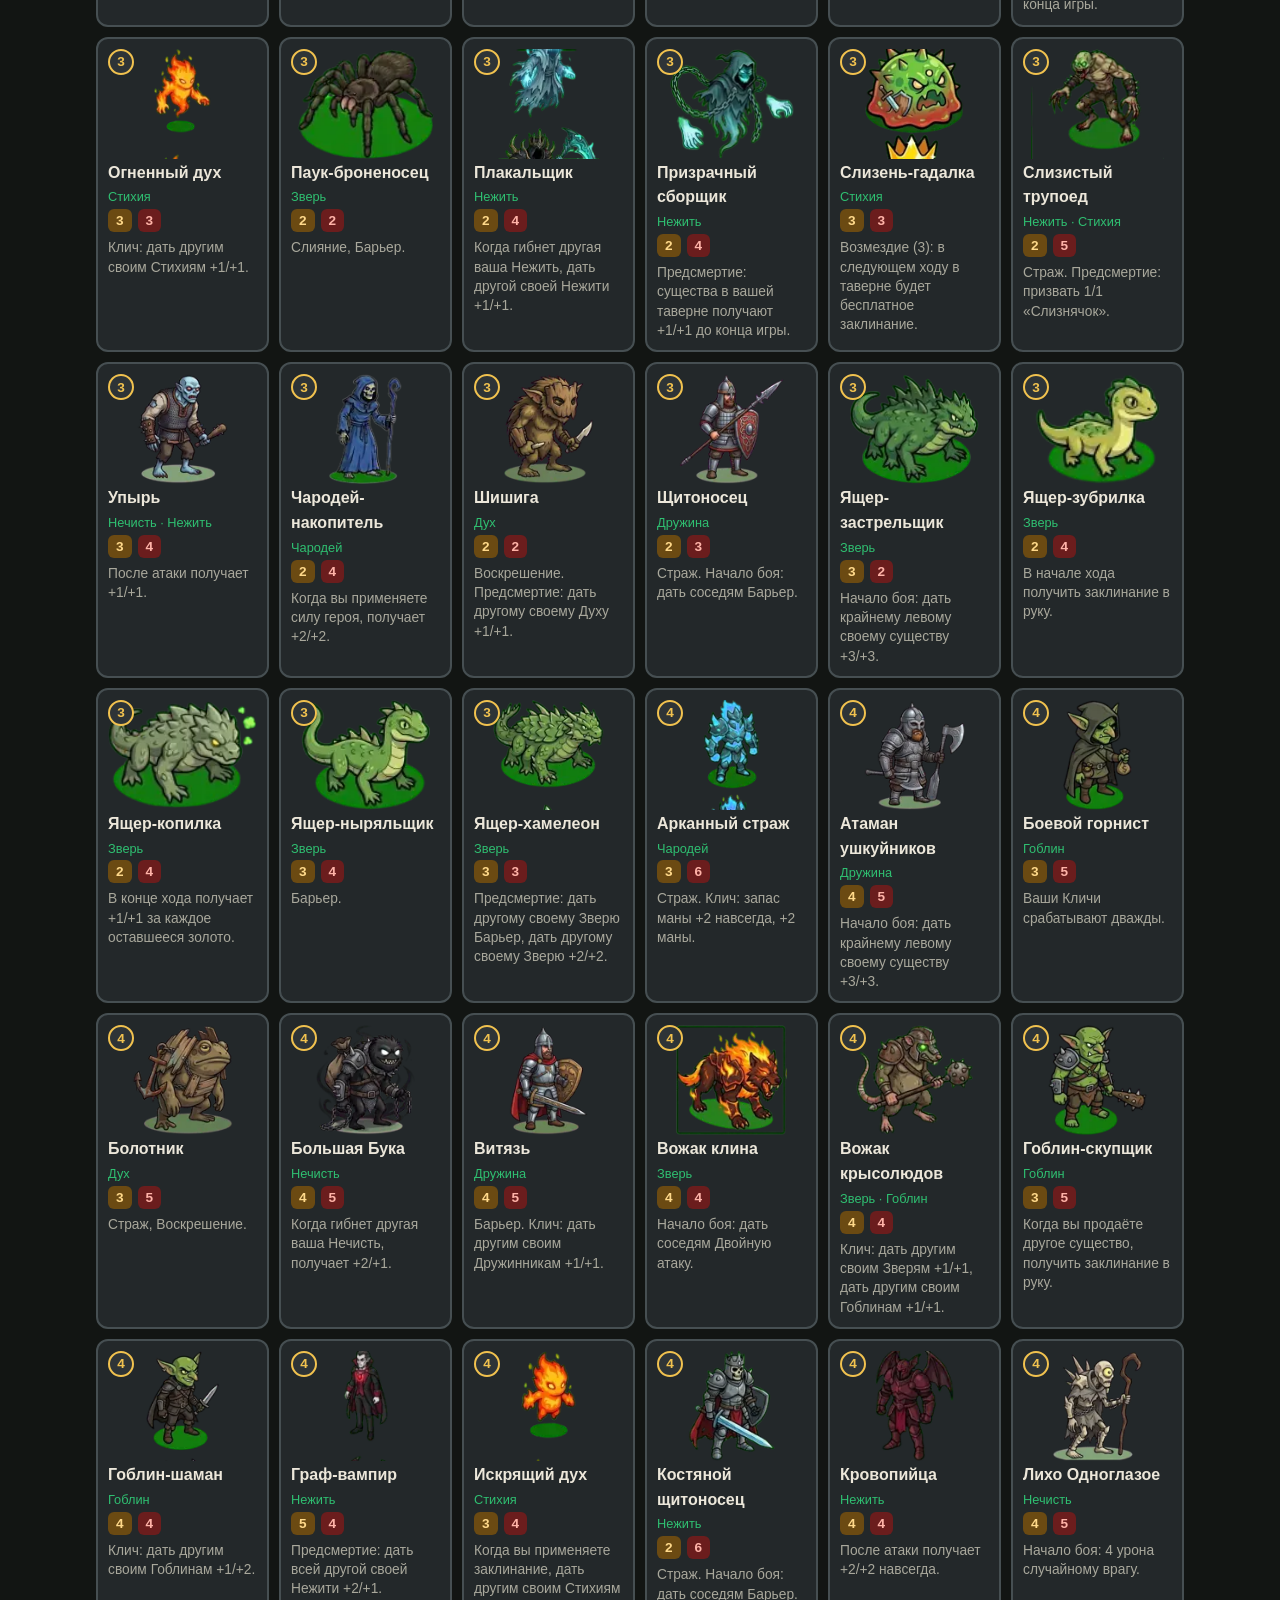
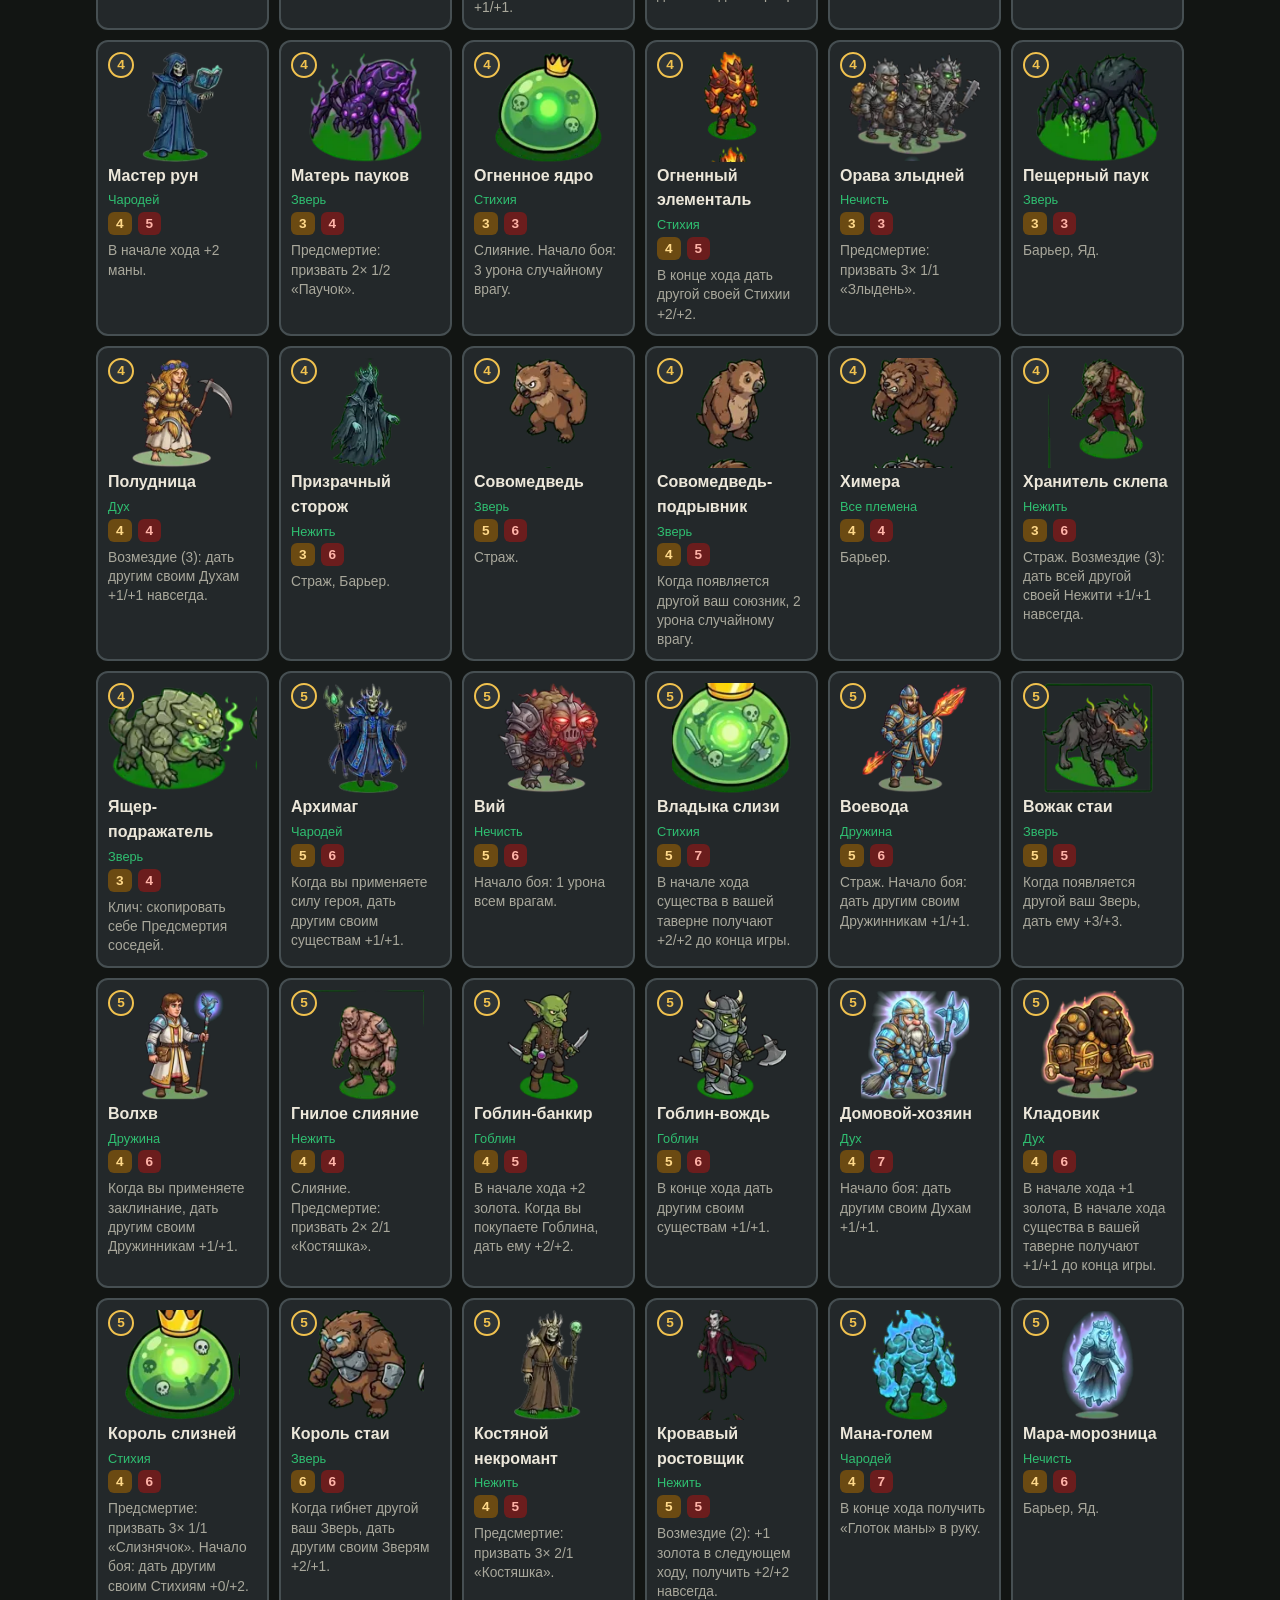
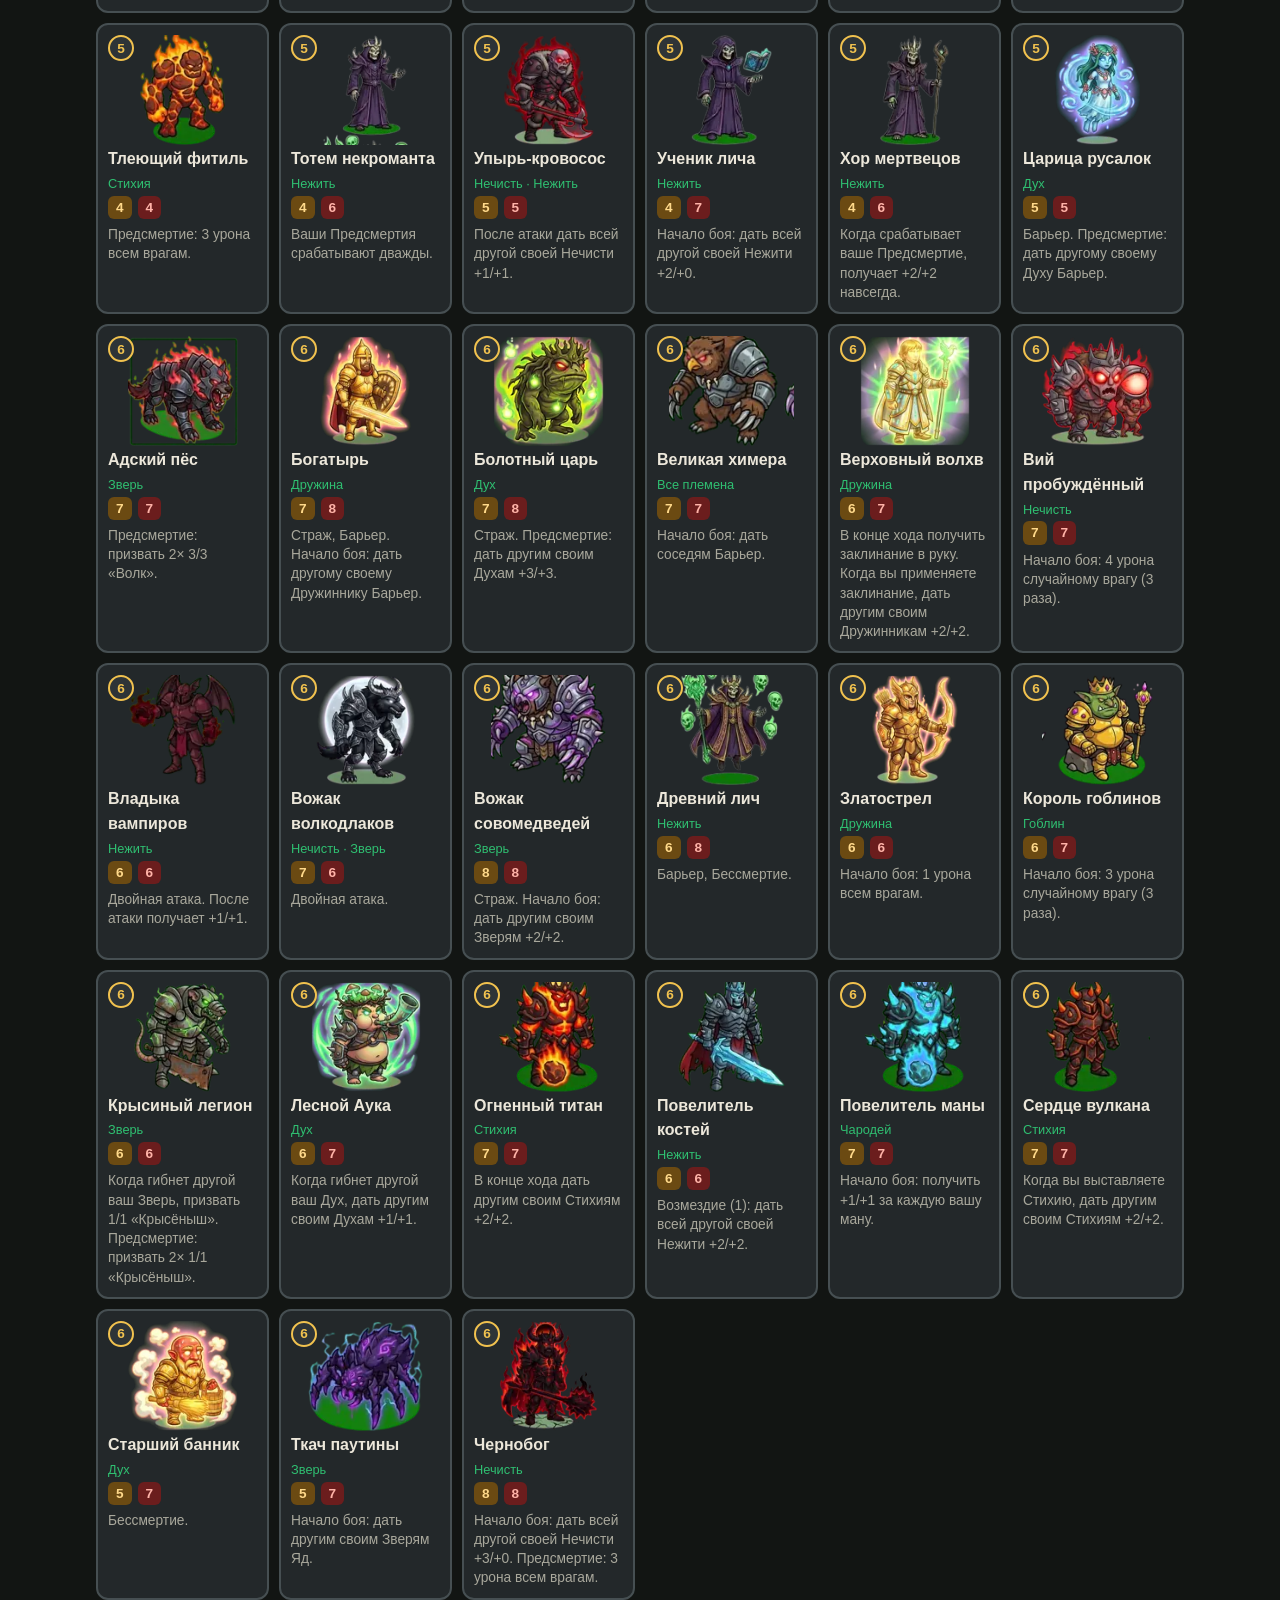
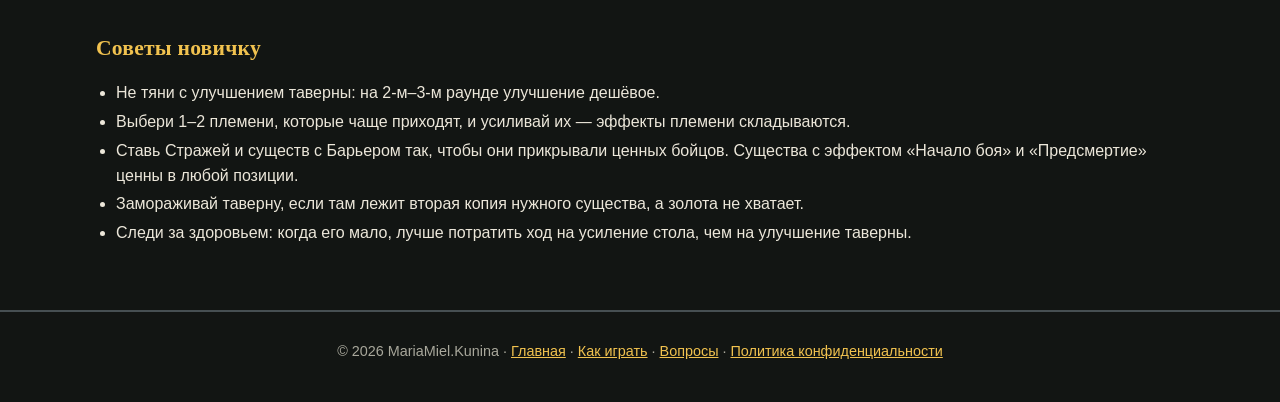
==== commit 9b6758e9: "Скриншоты «Арены рун»: таверна, бой, победа — на главной и в справочнике Co-Authored-By: Claude Opus" ====
--- a/arena.html
+++ b/arena.html
@@ -24,6 +24,11 @@
 <main class="doc wide">
 <h1>Арена рун</h1>
 <p class="muted">Автобой на 8 игроков. «В БОЙ» → «АРЕНА РУН» → выбери героя → «С БОТАМИ» или «ПО СЕТИ».</p>
+
+<div class="shots" style="margin:16px 0">
+  <figure><img src="img/shots/ra_tavern.webp" alt="Таверна"><figcaption>Таверна: сверху — существа на продажу, посередине — твой стол, внизу — рука</figcaption></figure>
+  <figure><img src="img/shots/ra_fight.webp" alt="Бой"><figcaption>Бой идёт сам: сверху — соперник, снизу — твои существа</figcaption></figure>
+</div>
 
 <div class="toc panel">
   <a href="#rules">Как идёт партия</a> · <a href="#gold">Золото и таверна</a> · <a href="#triple">Тройки</a> · <a href="#fight">Бой</a> ·
--- a/style.css
+++ b/style.css
@@ -25,7 +25,7 @@
   line-height: 1.55;
 }
 a { color: var(--gold); }
-img { max-width: 100%; display: block; }
+img { max-width: 100%; height: auto; display: block; }
 h1, h2, h3 { font-family: Georgia, "Times New Roman", serif; letter-spacing: 0.01em; }
 
 /* шапка */
@@ -33,7 +33,7 @@
   position: sticky; top: 0; z-index: 10;
   display: flex; align-items: center; justify-content: space-between; gap: 12px;
   padding: 10px max(16px, calc((100% - var(--w)) / 2));
-  background: rgba(18, 21, 19, 0.94);
+  background: #121513;
   border-bottom: 2px solid var(--edge);
 }
 .brand { display: flex; align-items: center; gap: 10px; color: var(--gold); text-decoration: none; font-weight: 700;
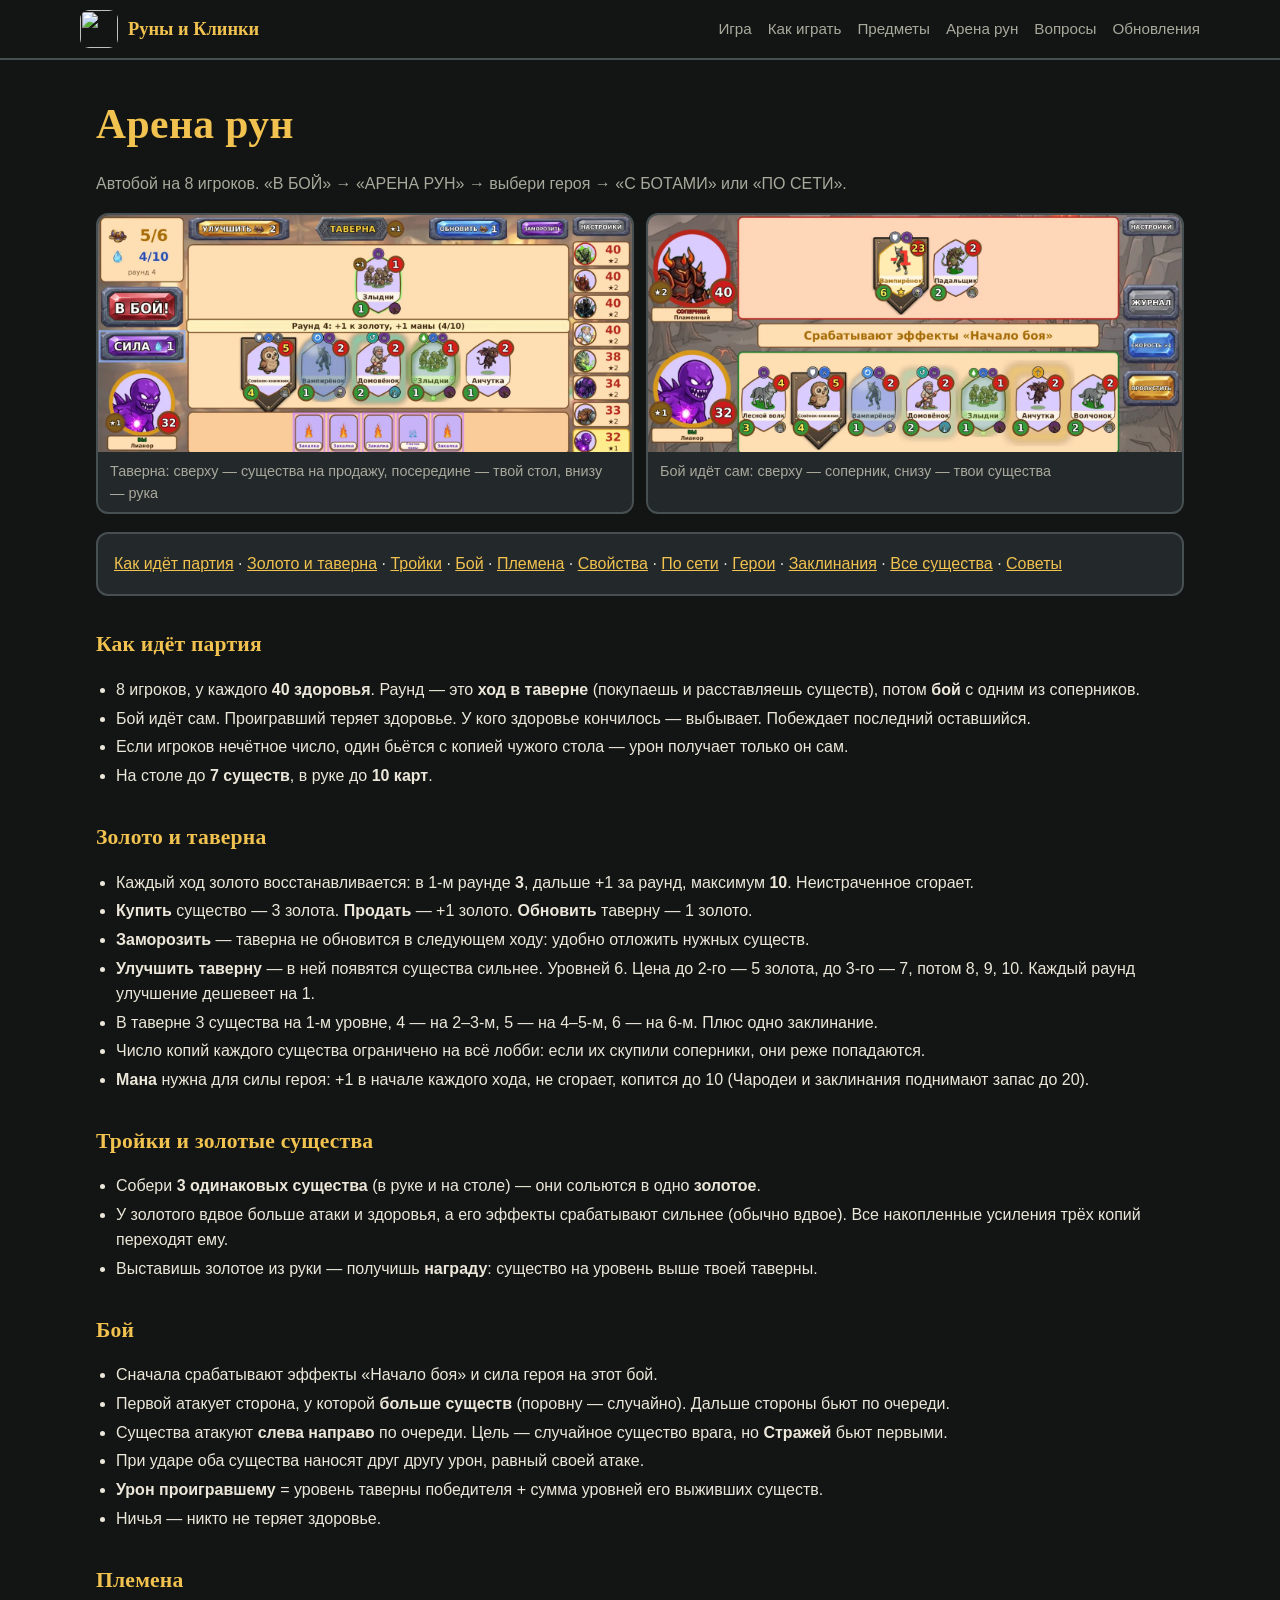
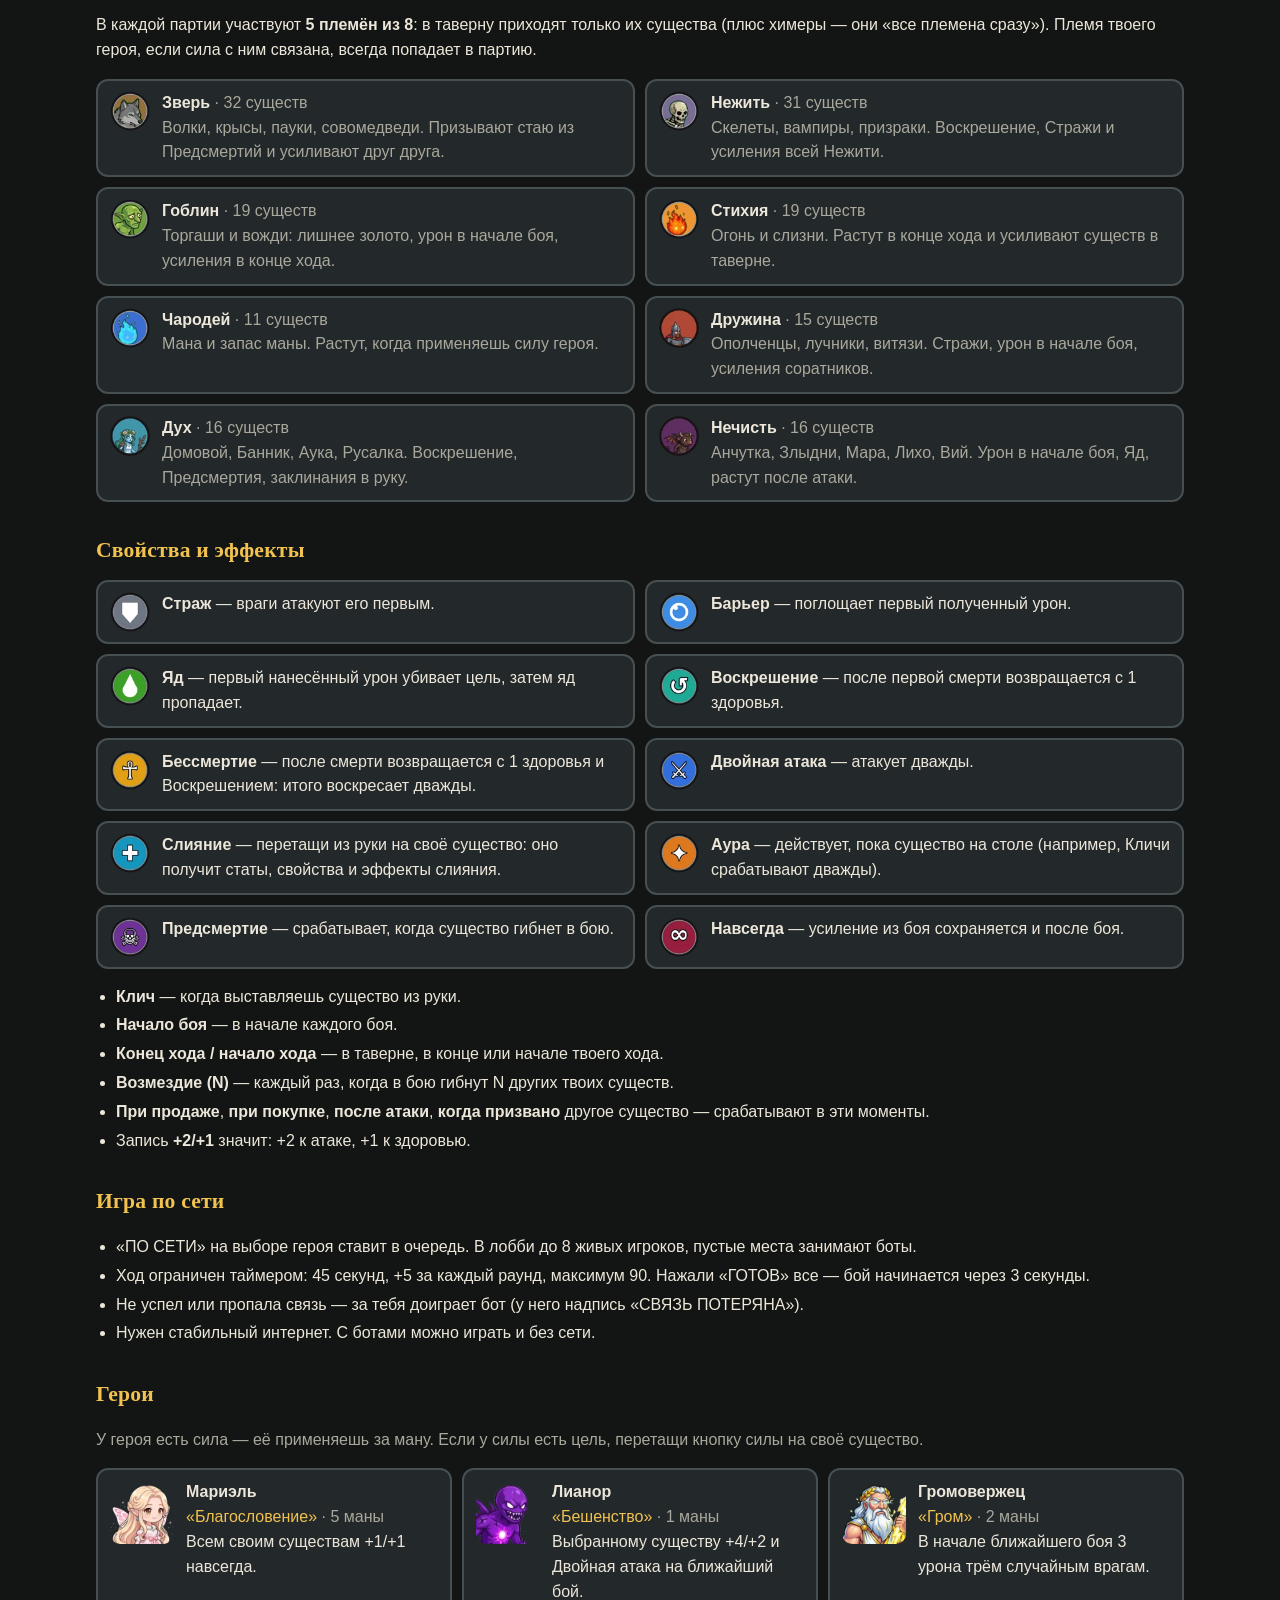
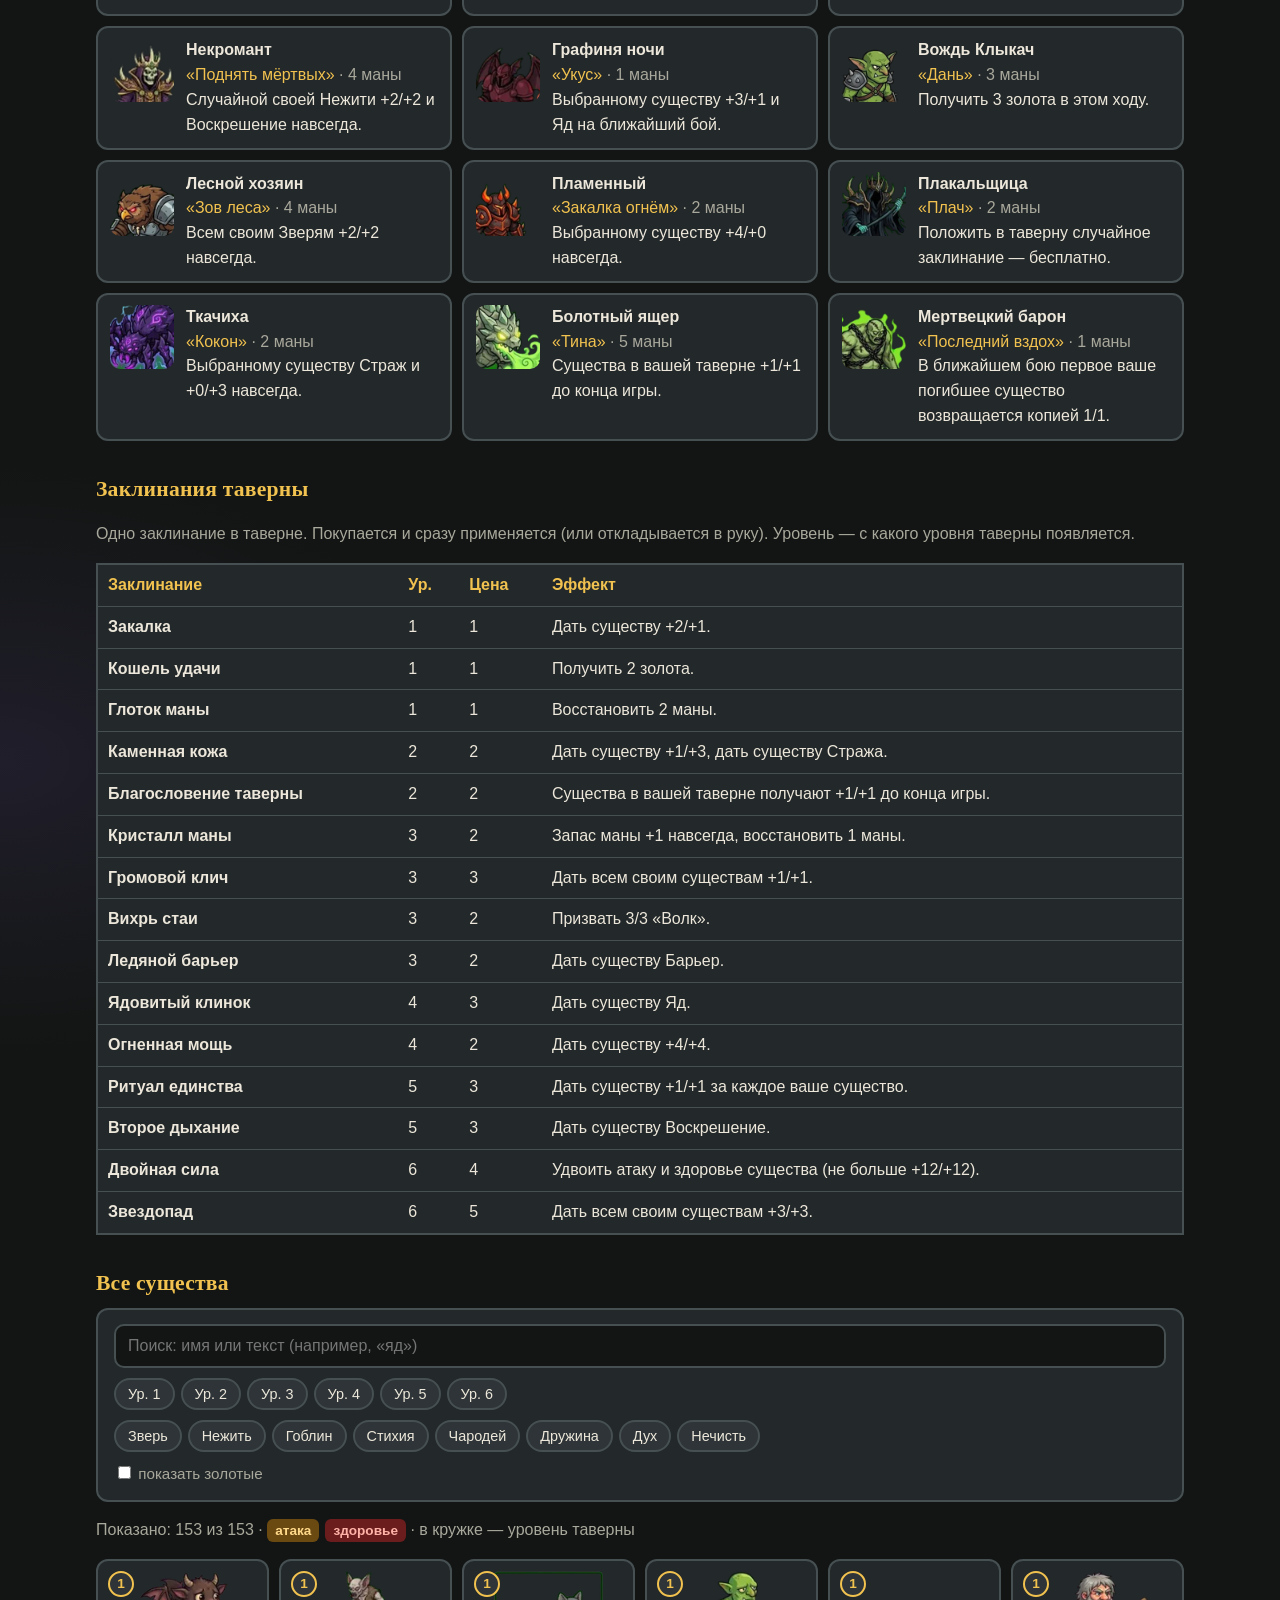
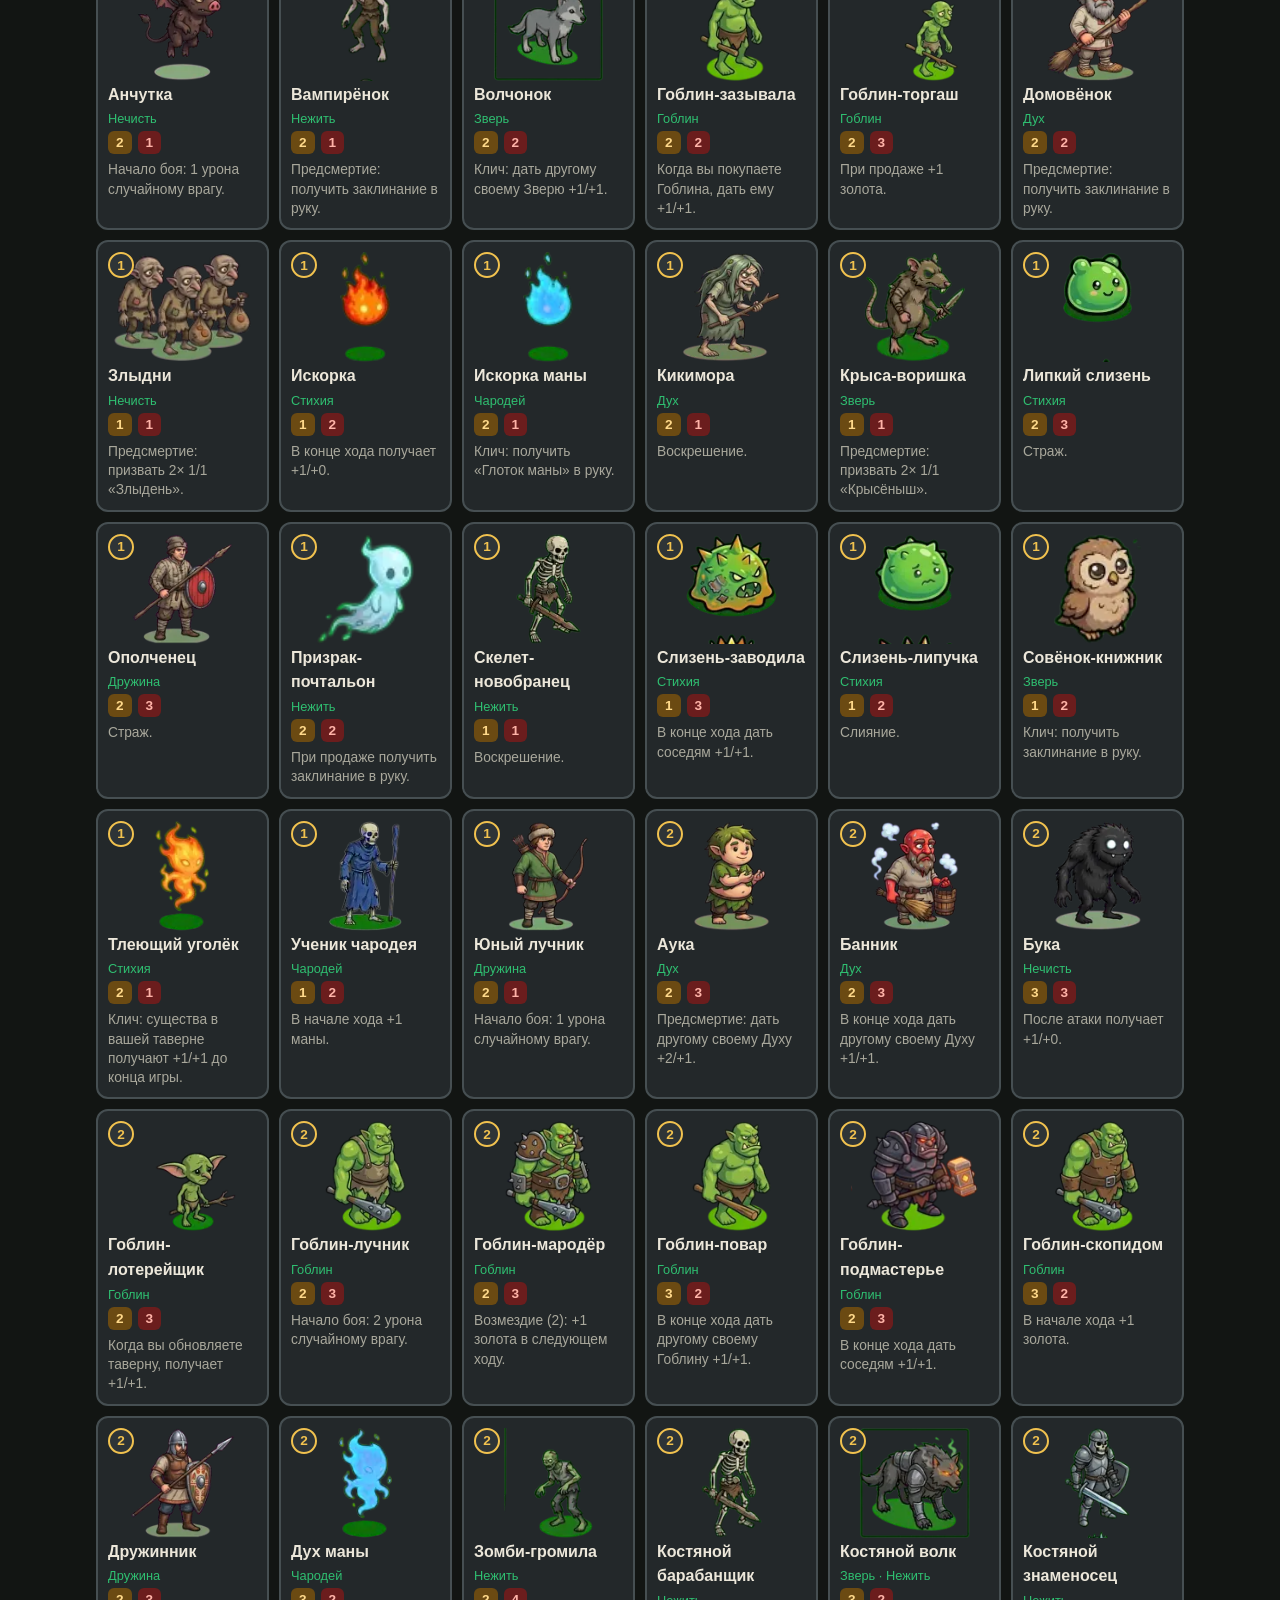
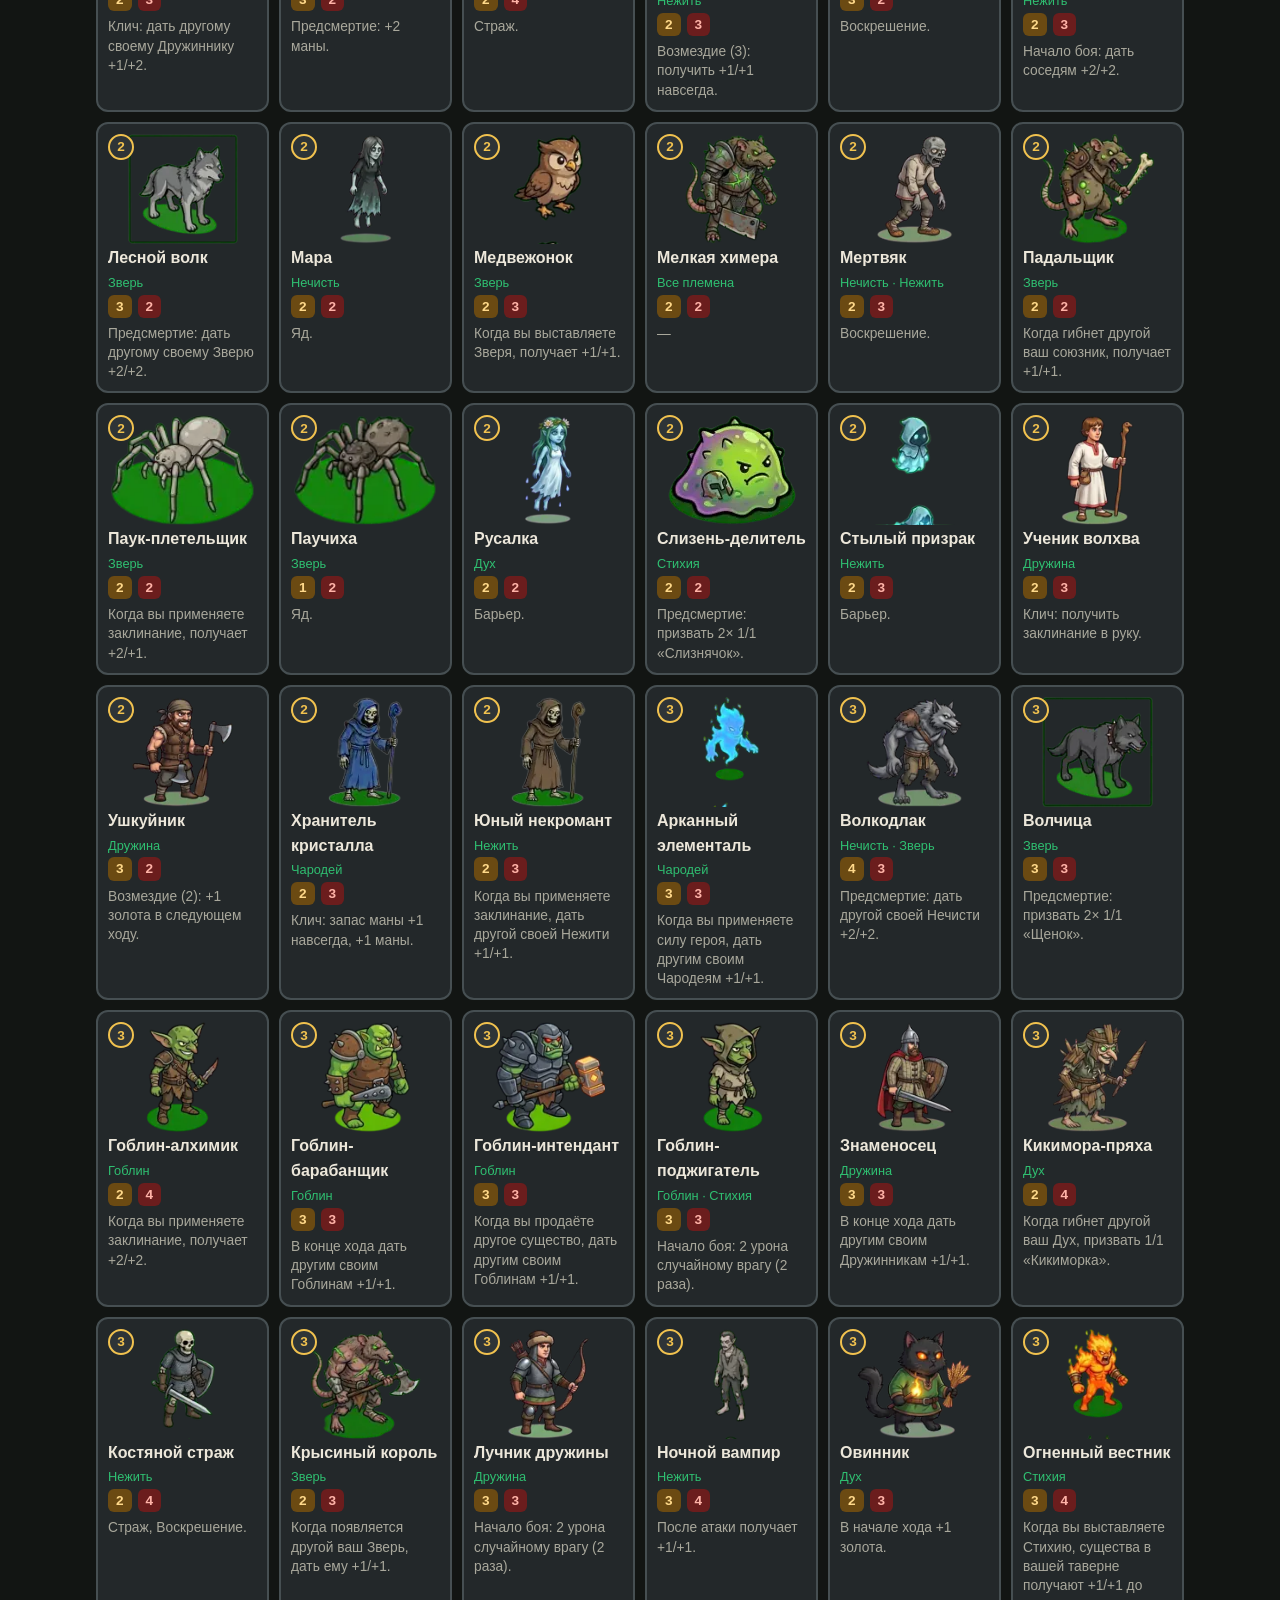
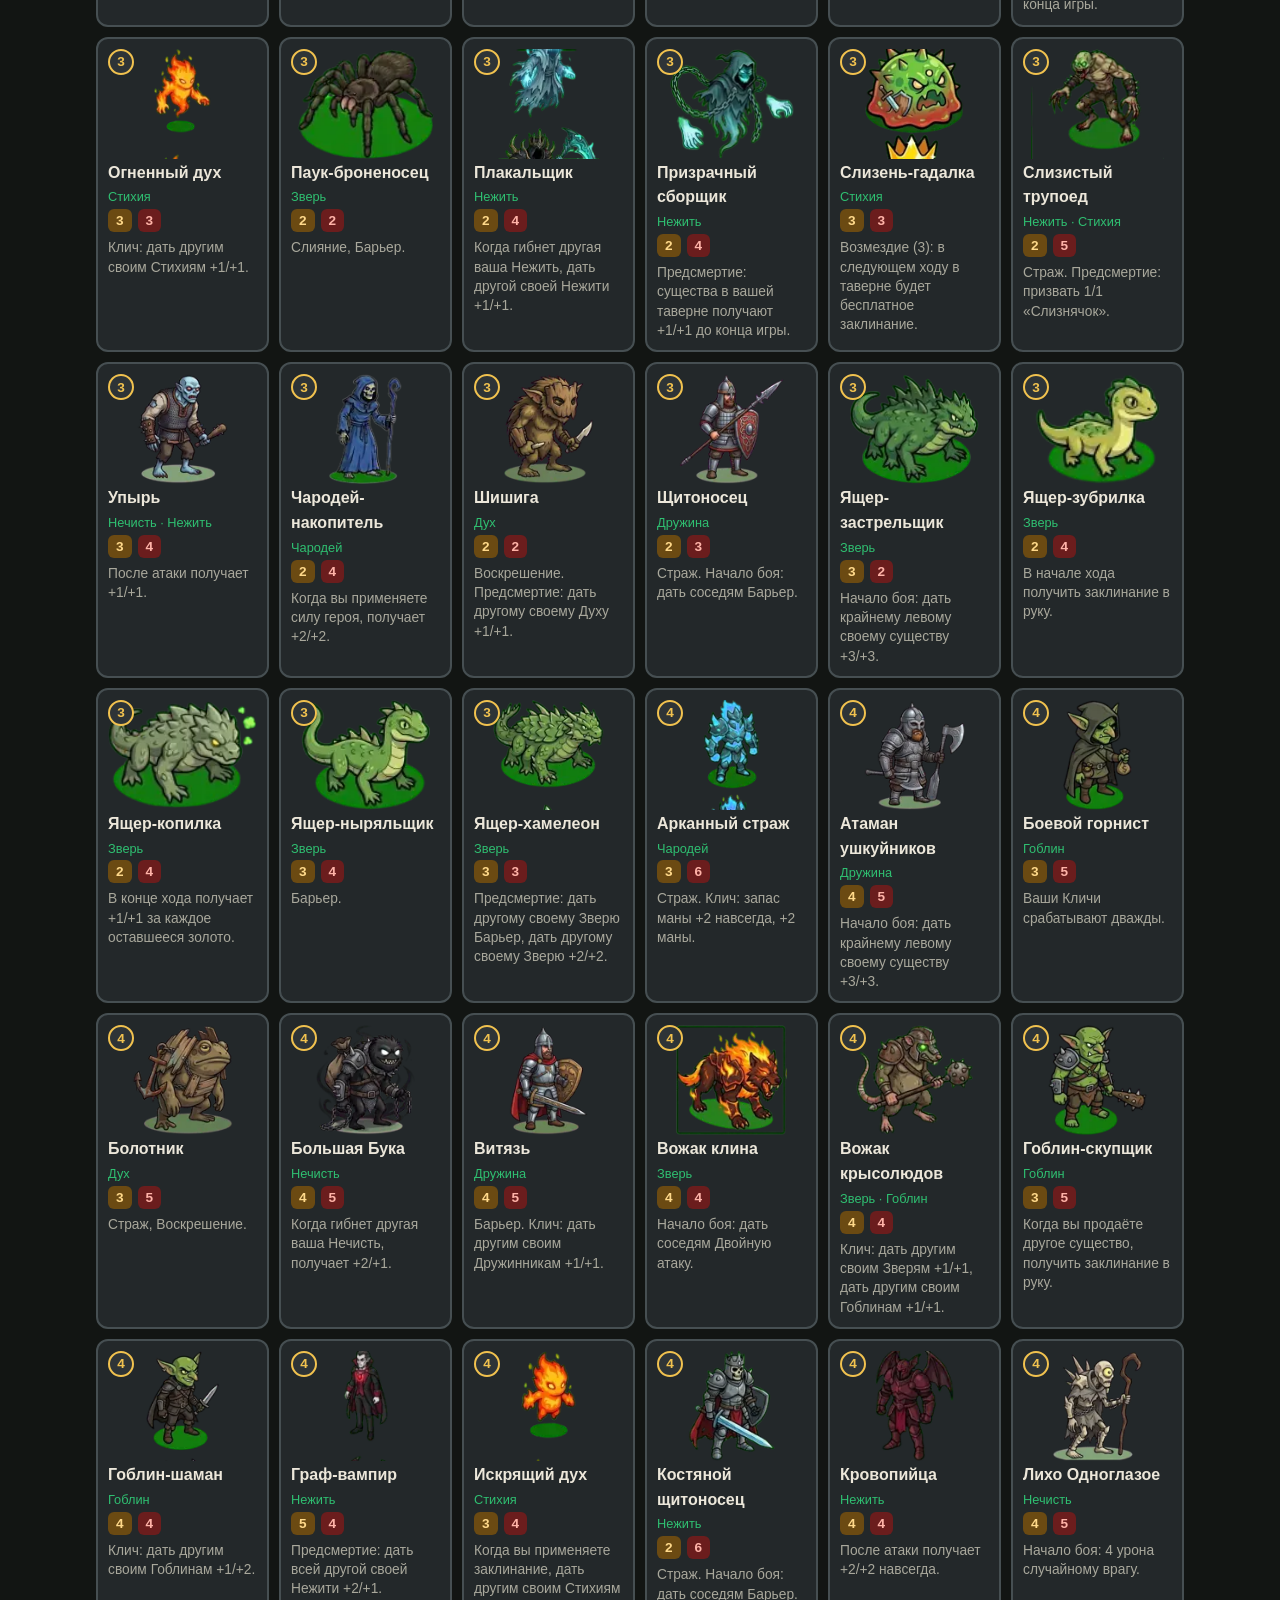
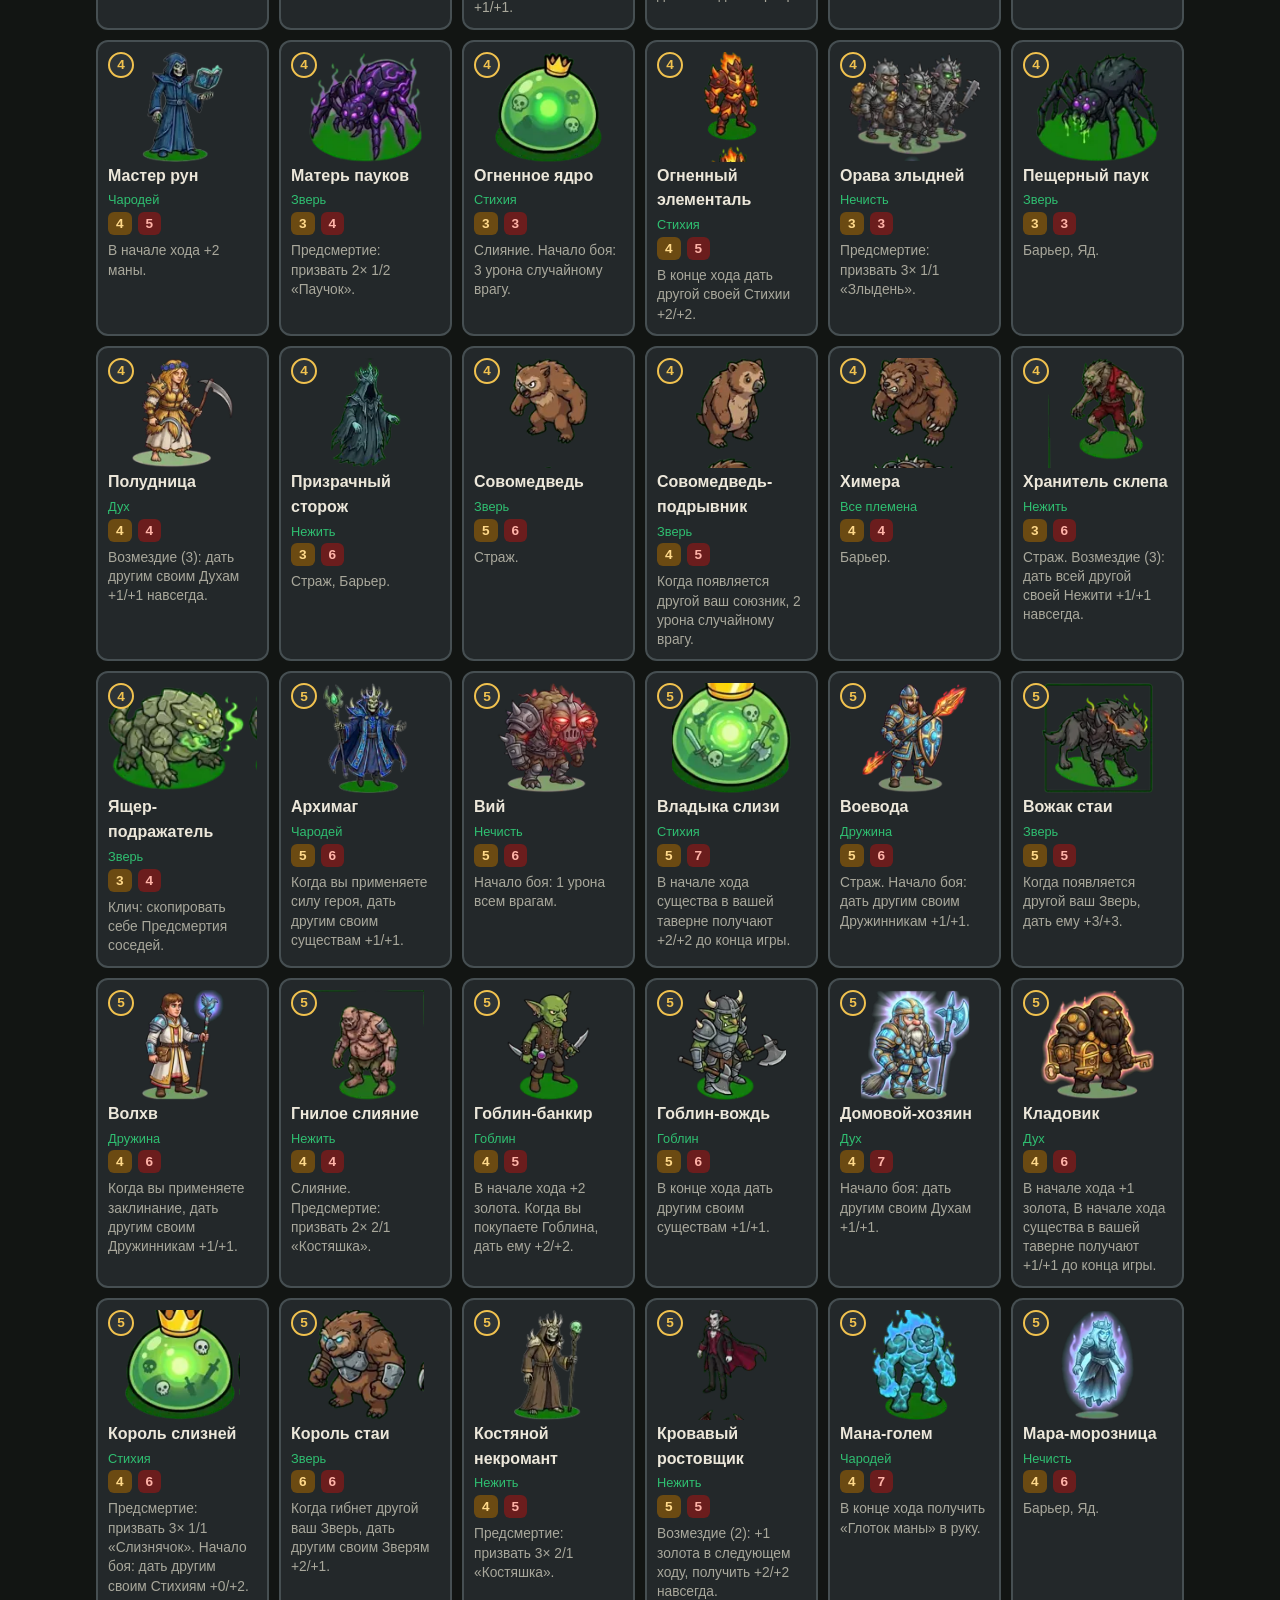
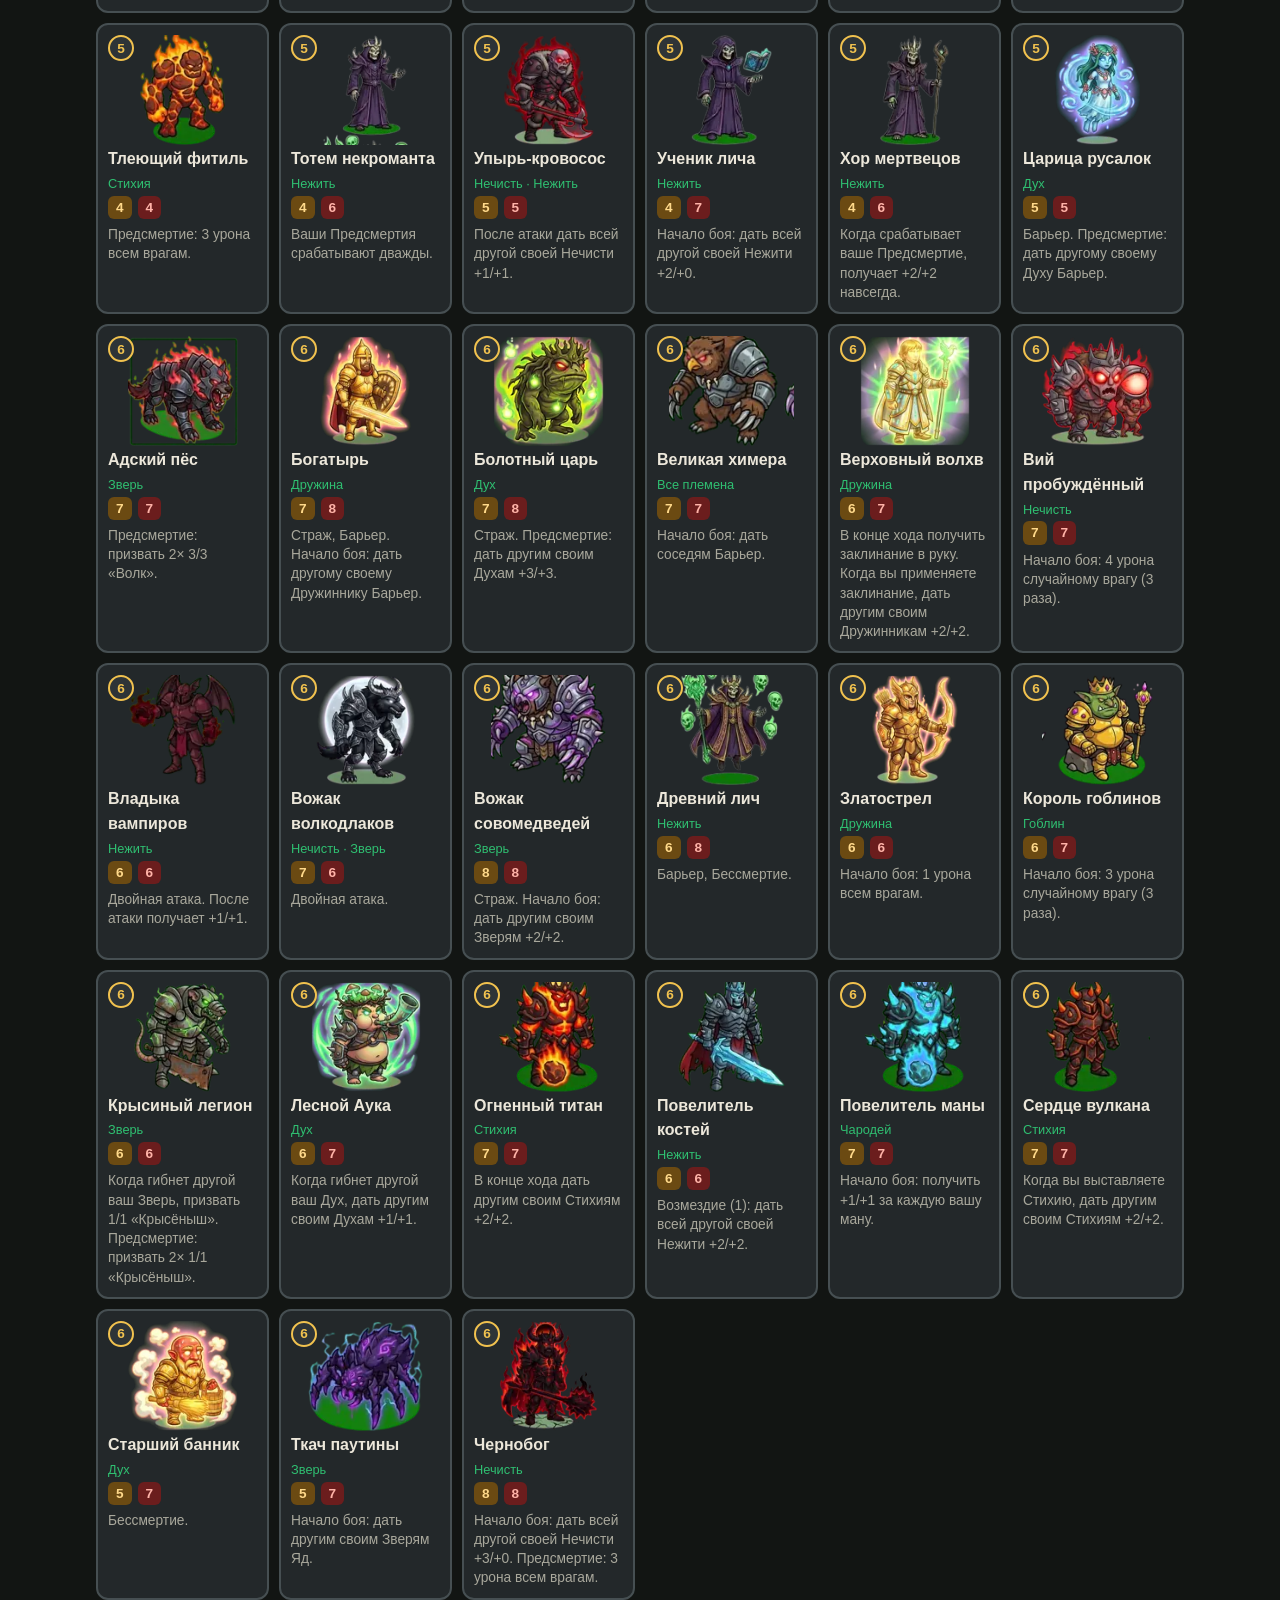
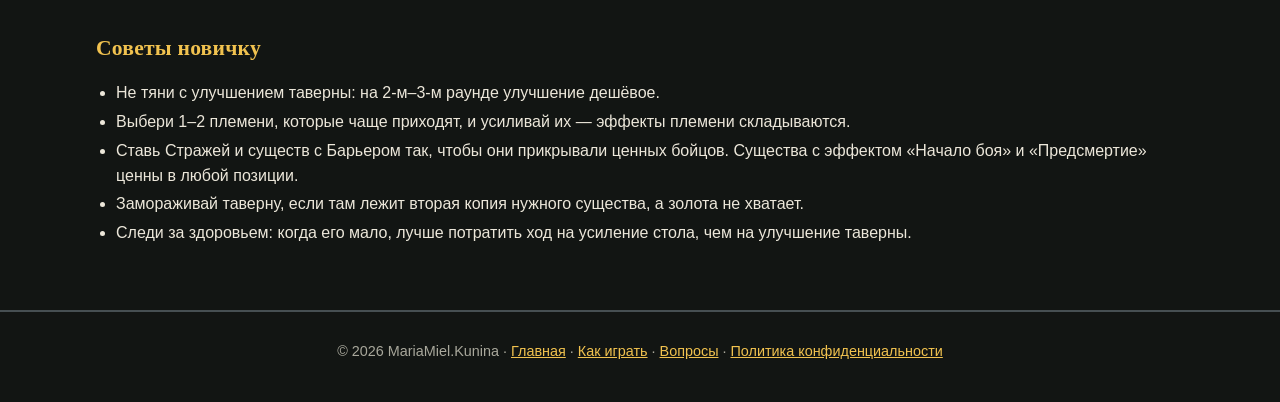
==== commit 9b30d92f: "Справочник предметов: все вещи и зелья — картинка, качество, статы по уровням, прочность, навыки Co-" ====
--- a/arena.html
+++ b/arena.html
@@ -15,6 +15,7 @@
   <nav>
     <a href="index.html">Игра</a>
     <a href="guide.html">Как играть</a>
+    <a href="items.html">Предметы</a>
     <a href="arena.html">Арена рун</a>
     <a href="faq.html">Вопросы</a>
     <a href="updates.html">Обновления</a>
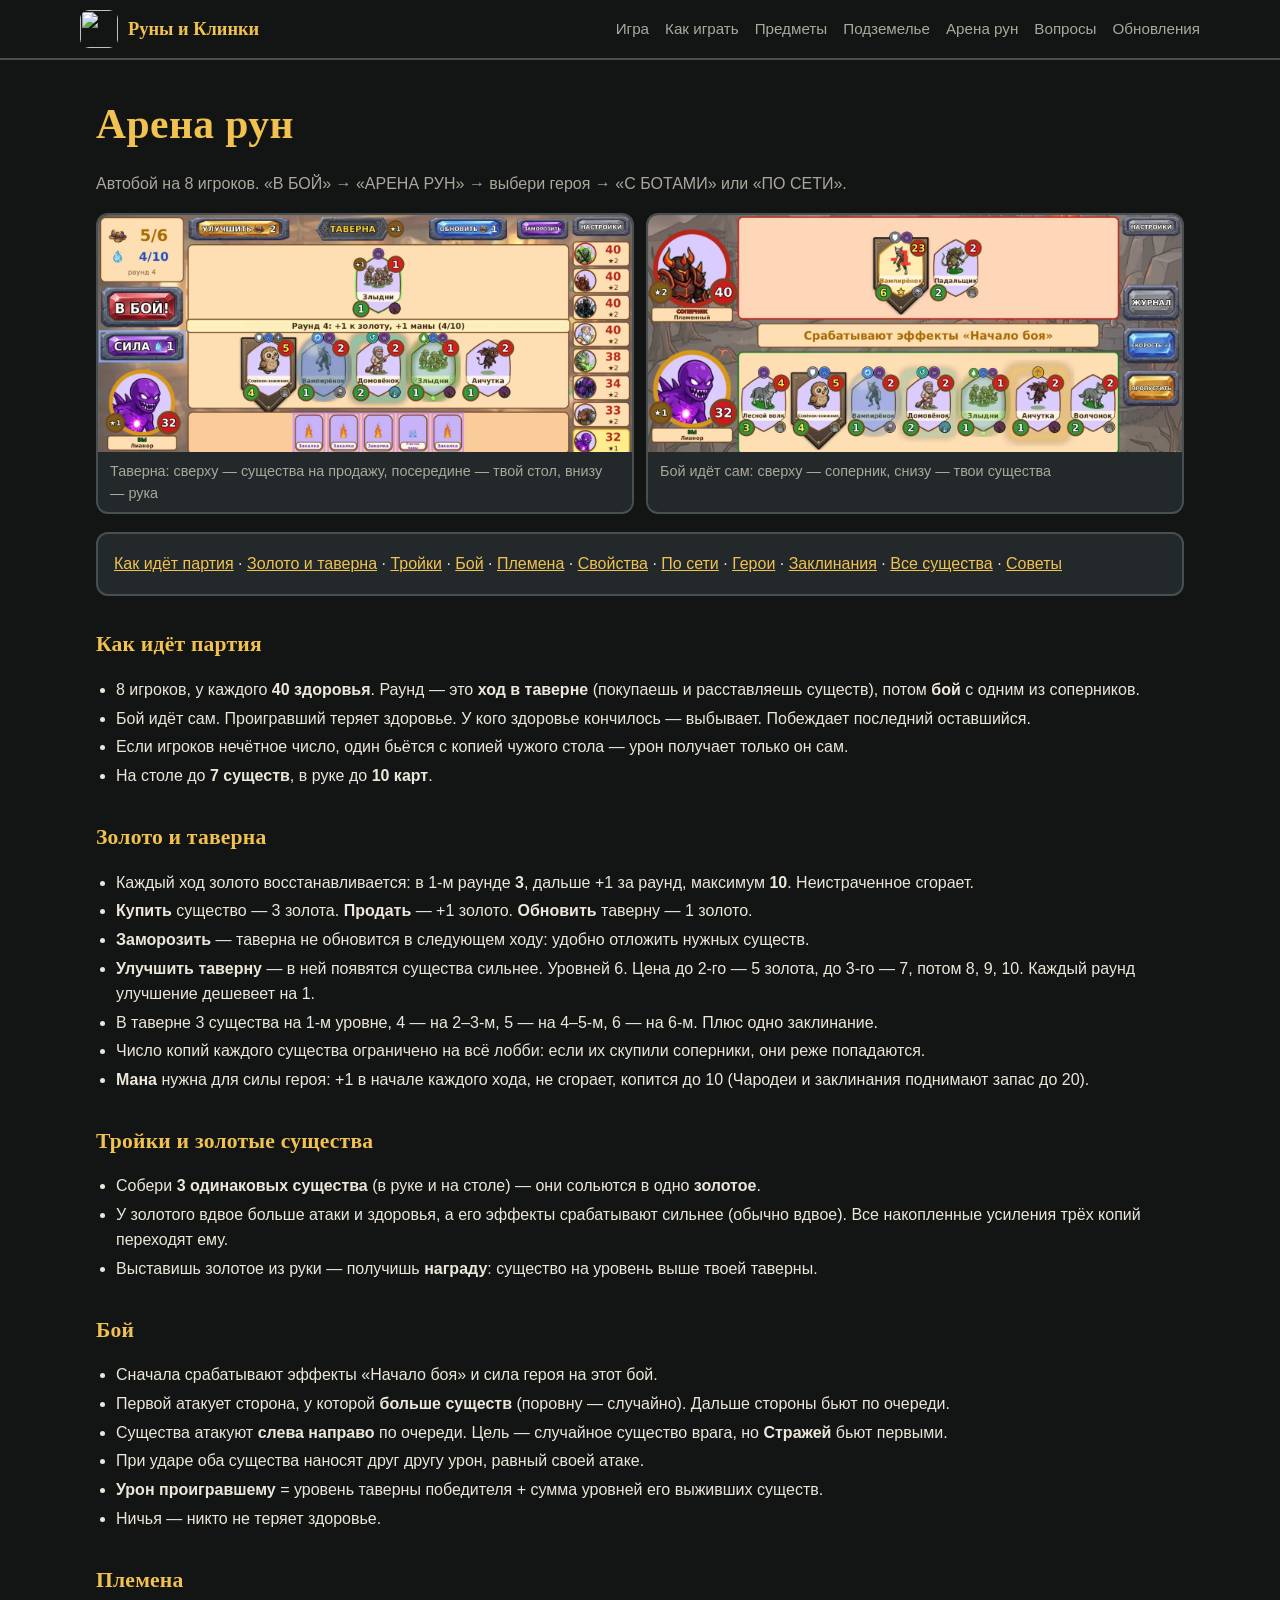
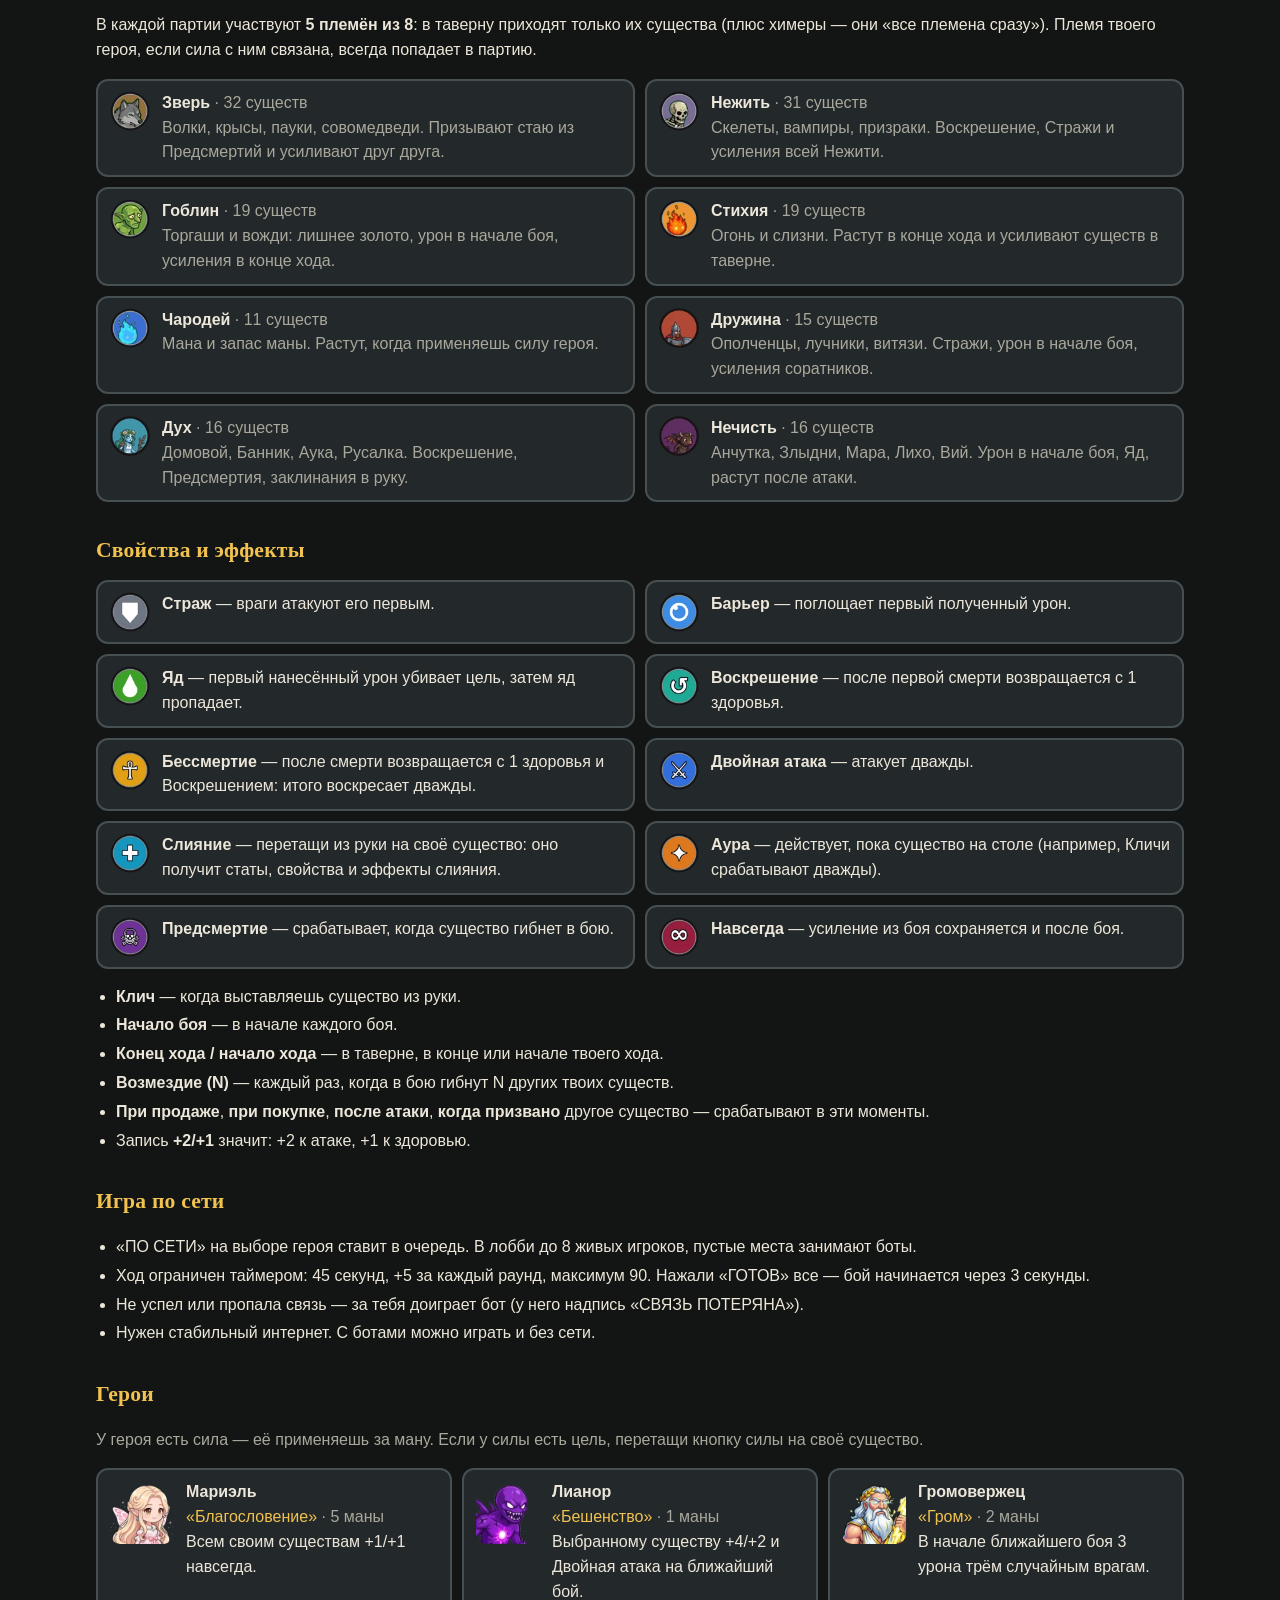
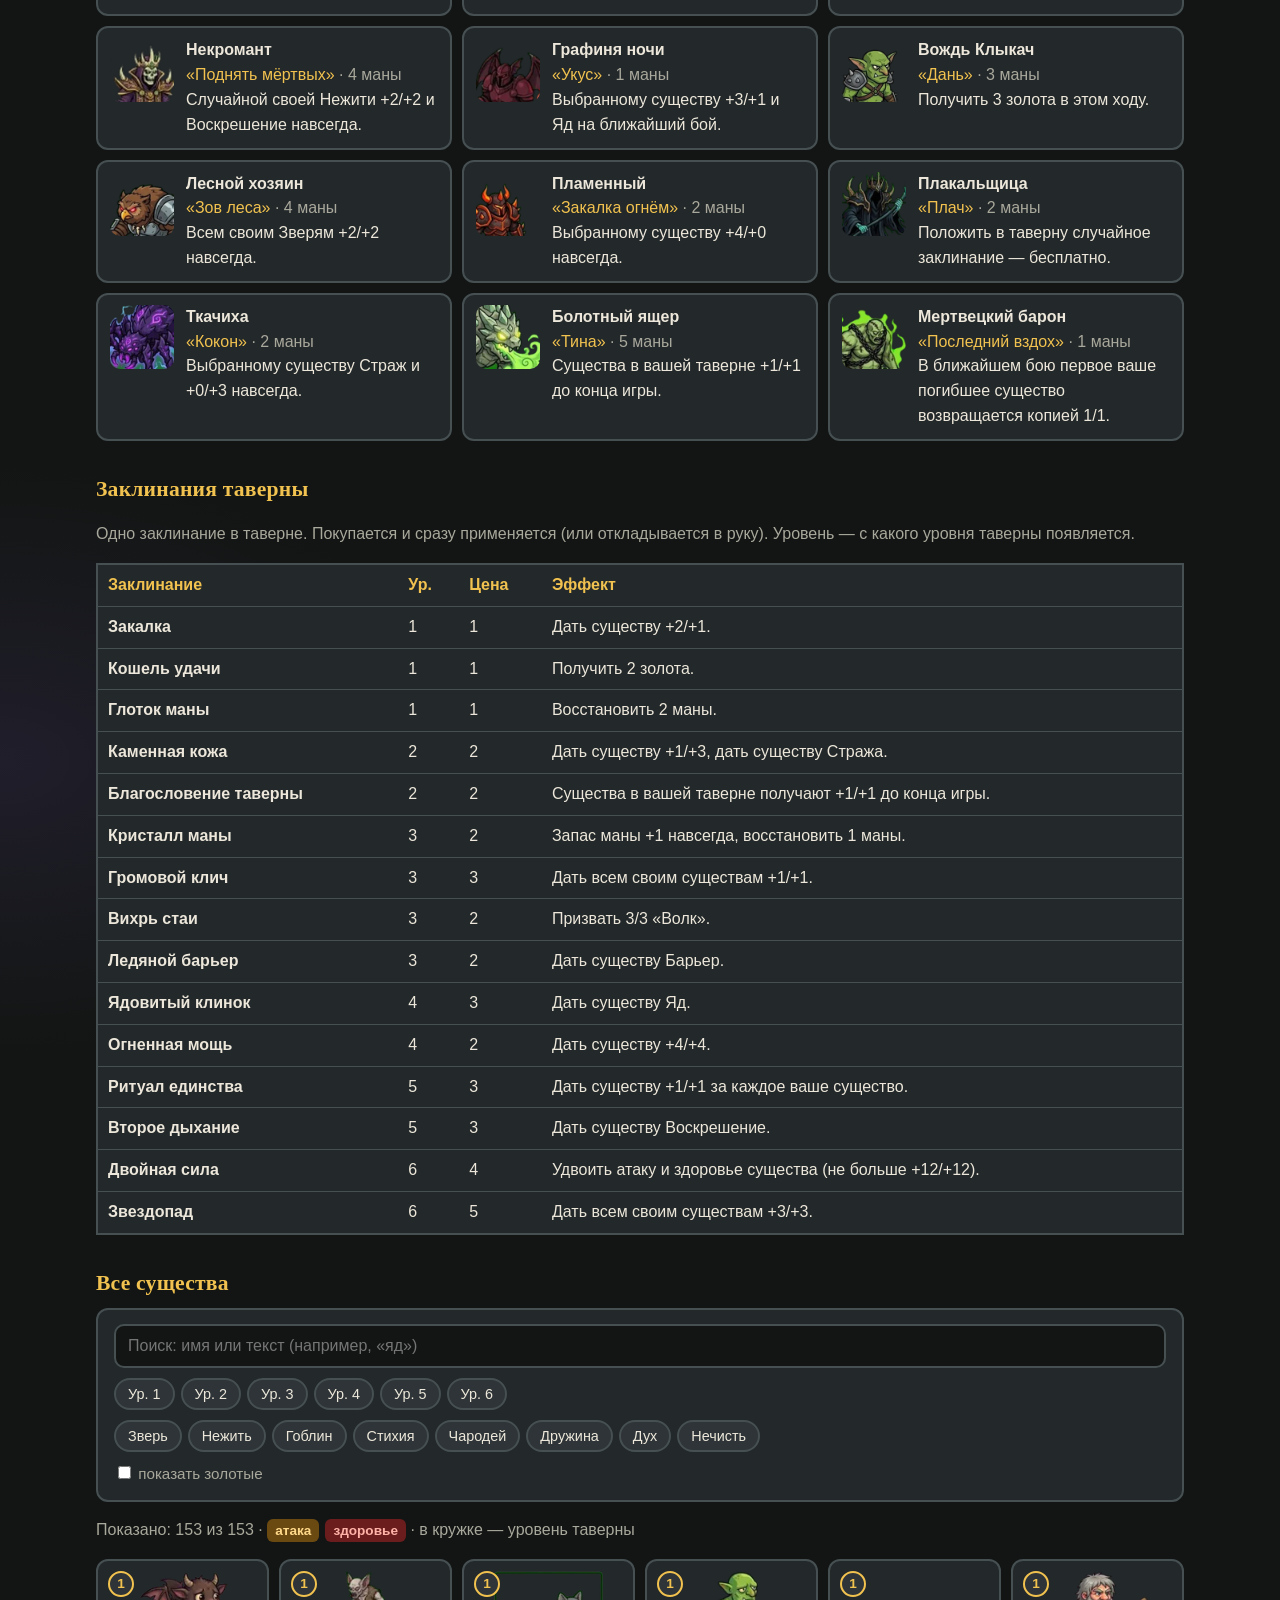
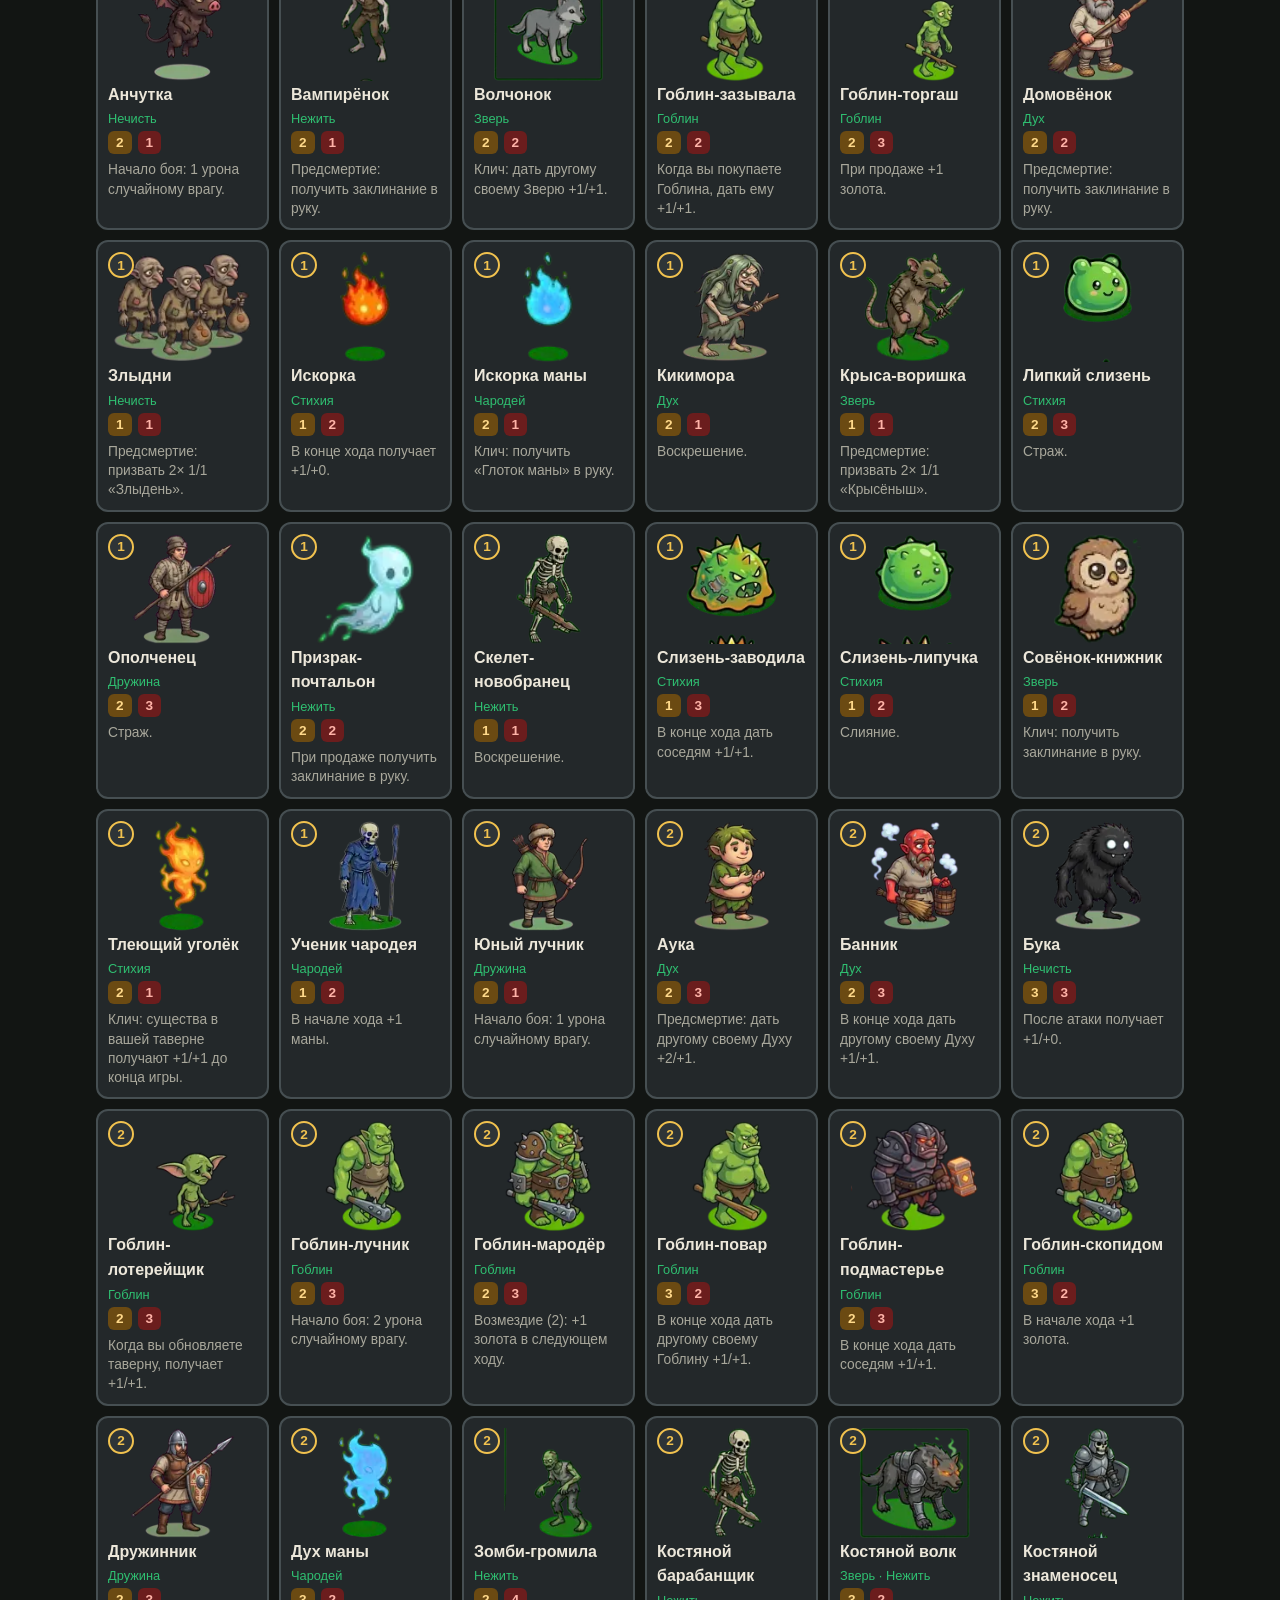
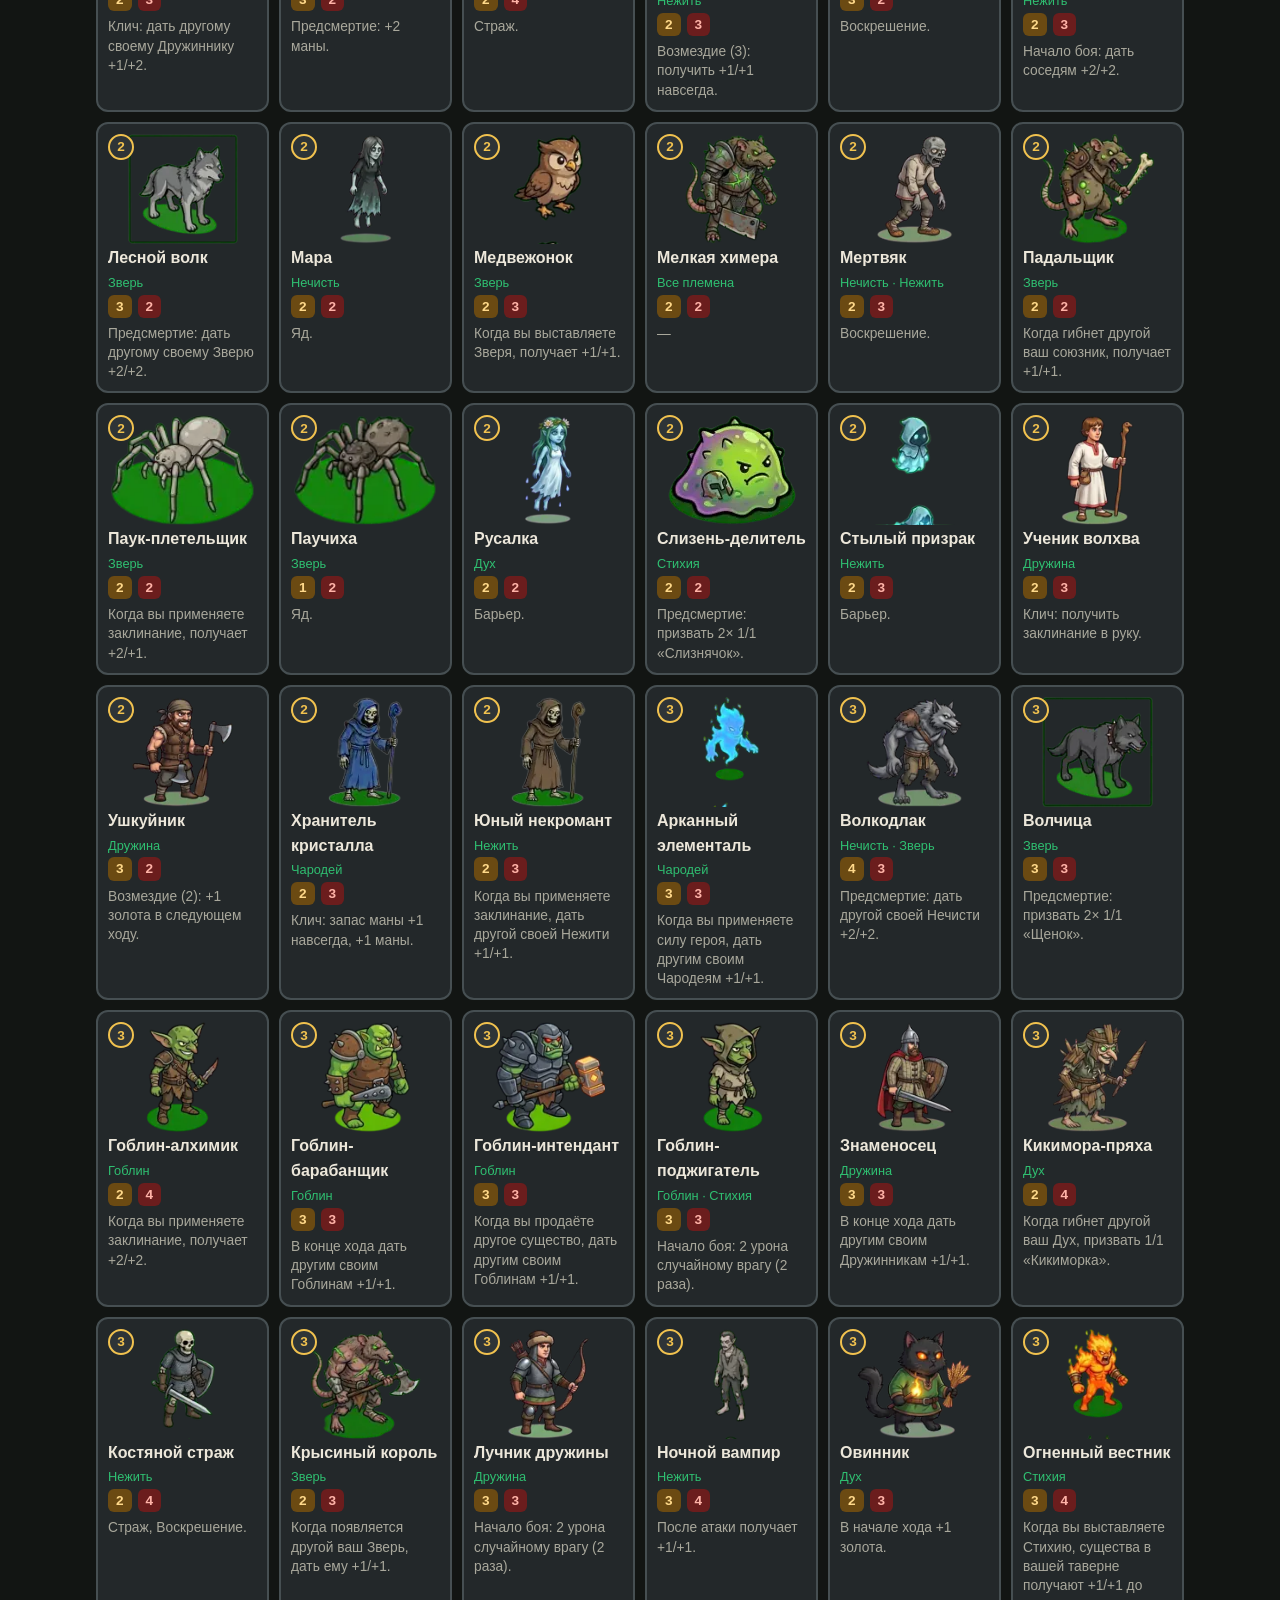
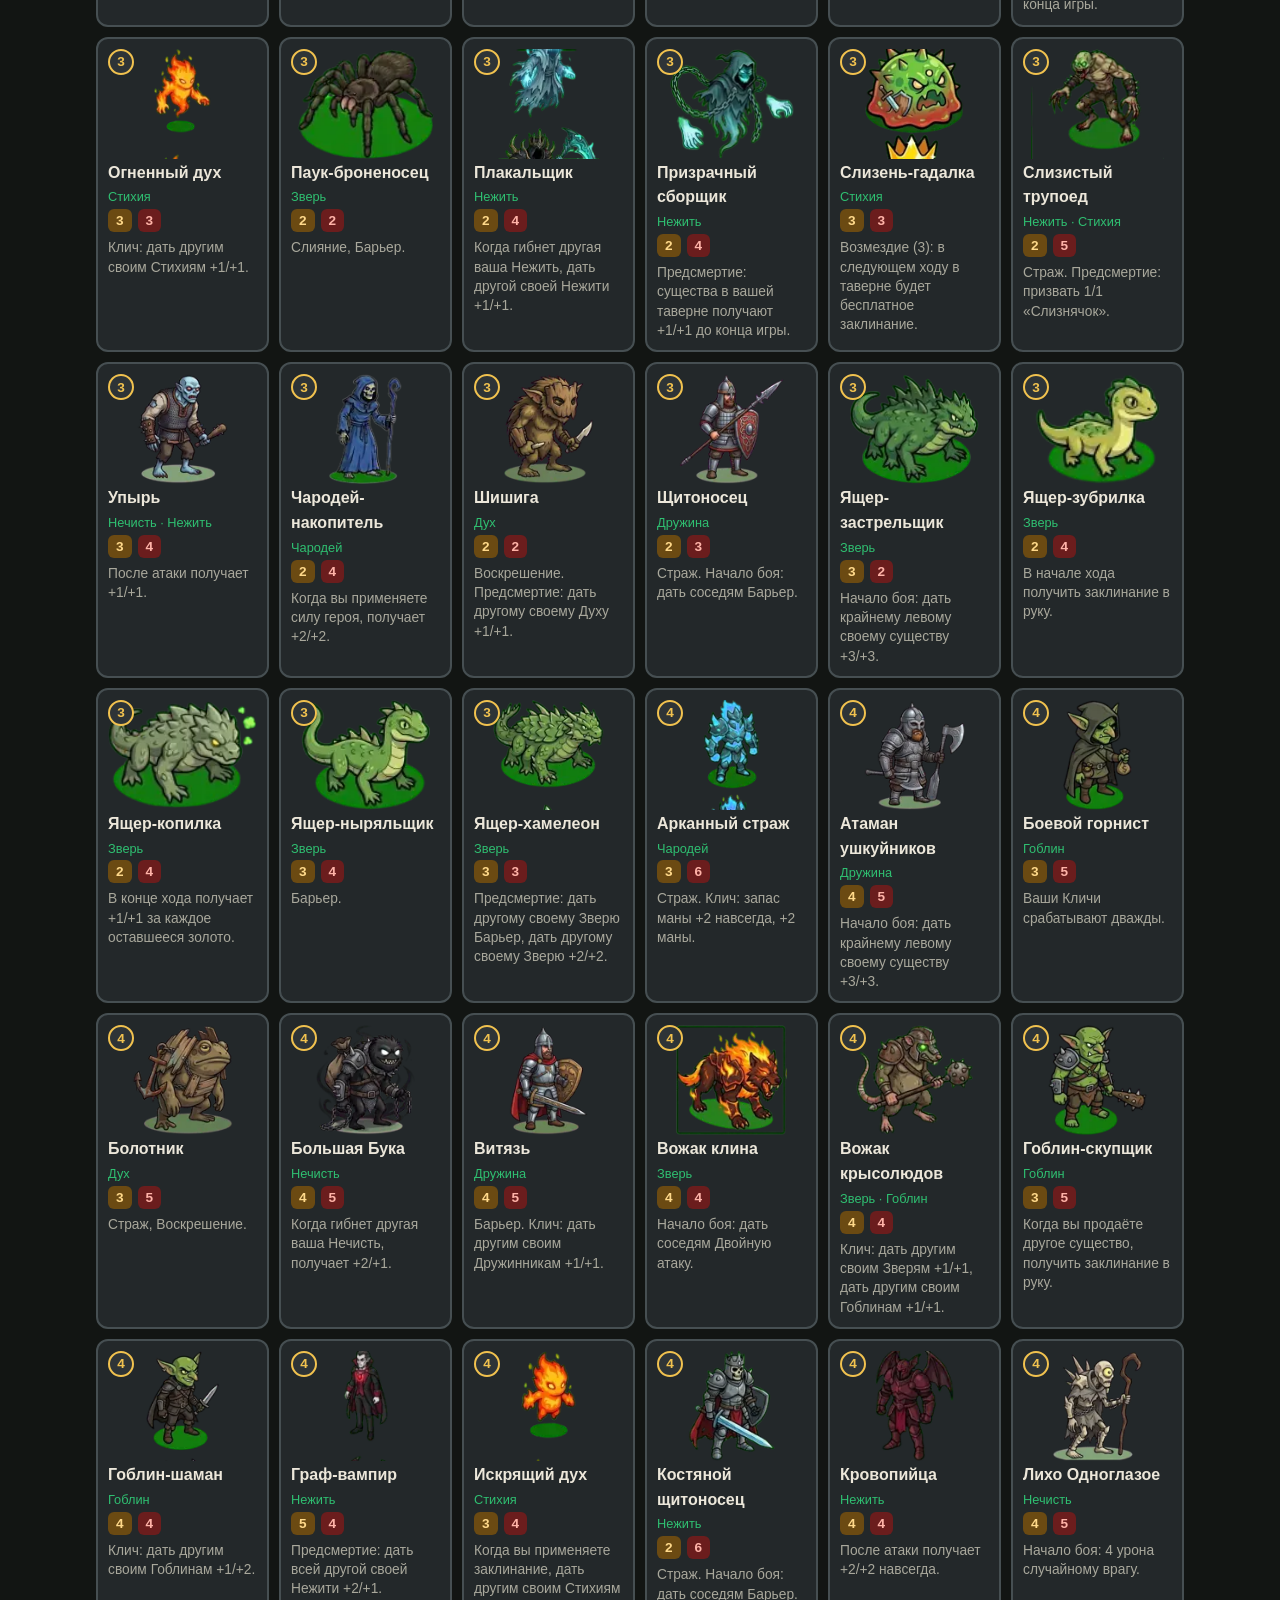
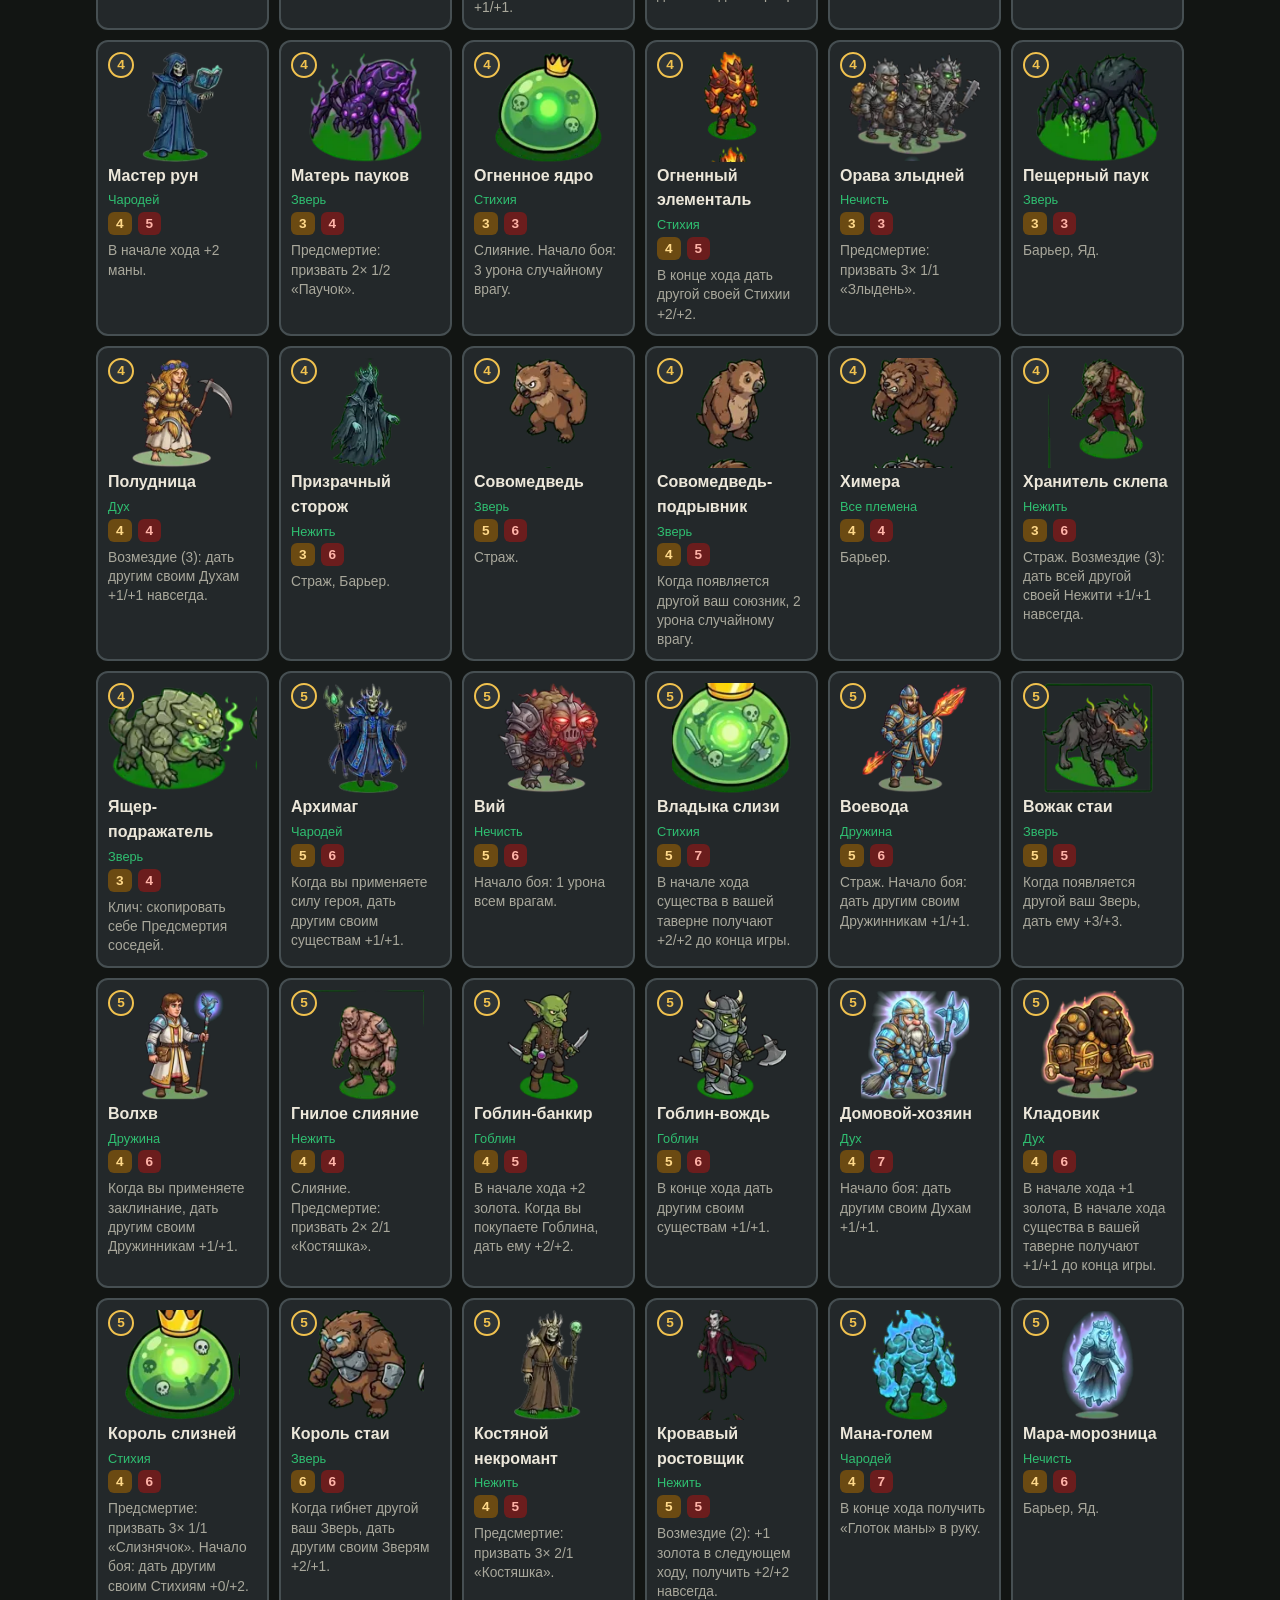
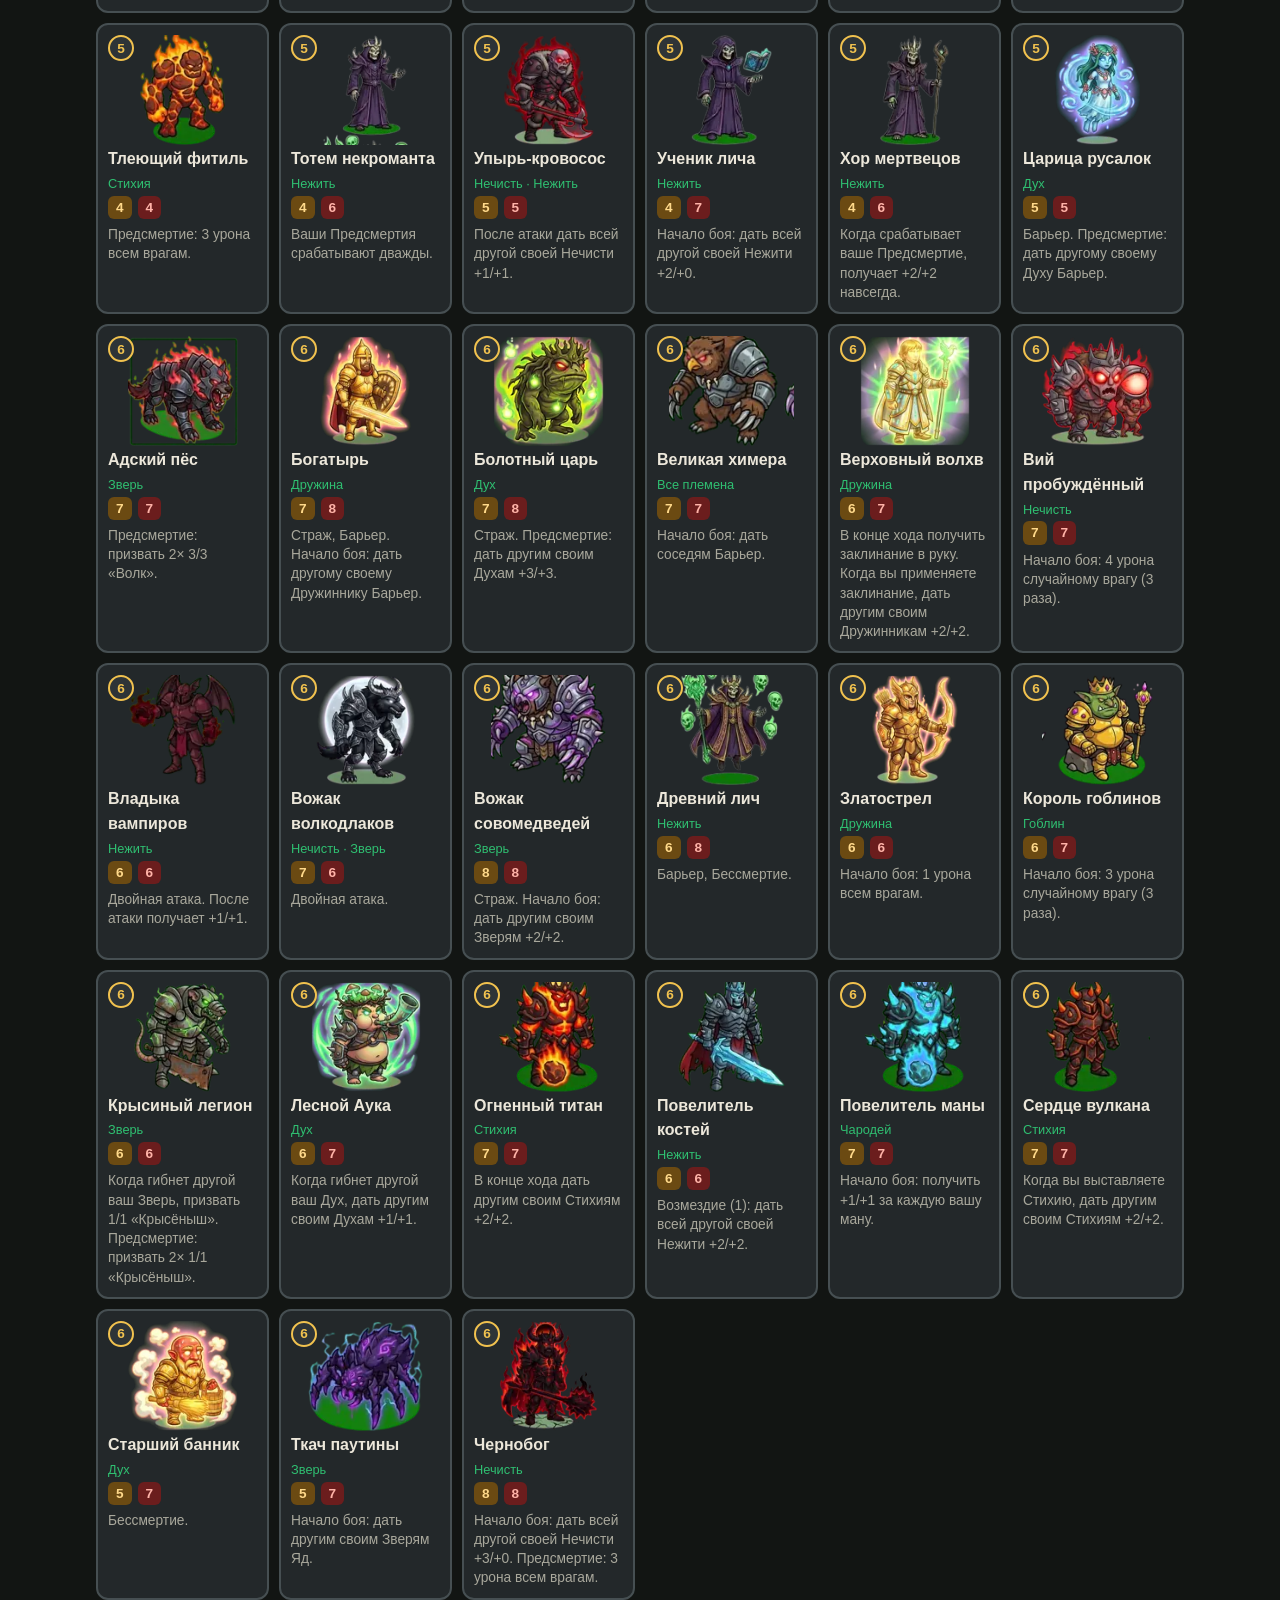
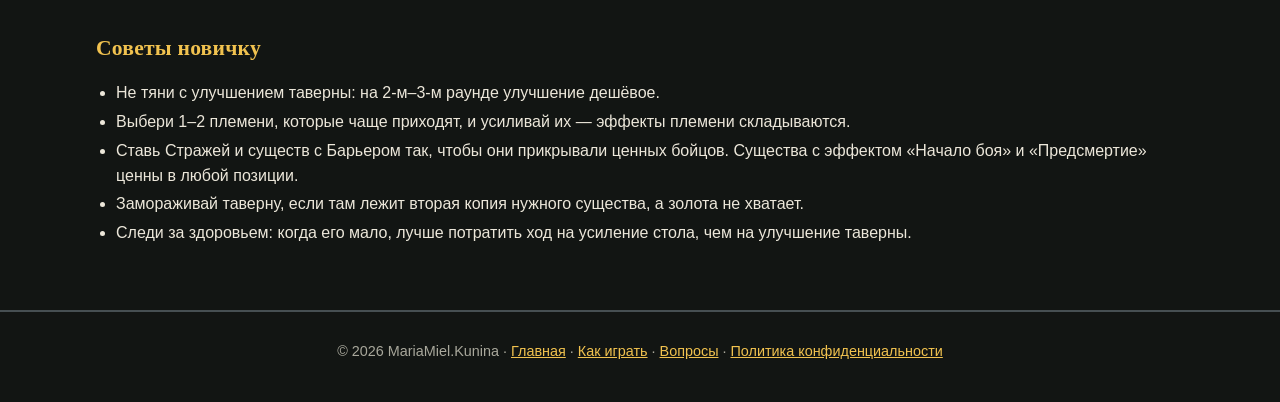
==== commit 05a0488a: "Подземелье: справочник оружия (64 вида), ссылка в меню всех страниц Co-Authored-By: Claude Opus 5.5 " ====
--- a/arena.html
+++ b/arena.html
@@ -16,6 +16,7 @@
     <a href="index.html">Игра</a>
     <a href="guide.html">Как играть</a>
     <a href="items.html">Предметы</a>
+    <a href="dungeon.html">Подземелье</a>
     <a href="arena.html">Арена рун</a>
     <a href="faq.html">Вопросы</a>
     <a href="updates.html">Обновления</a>
